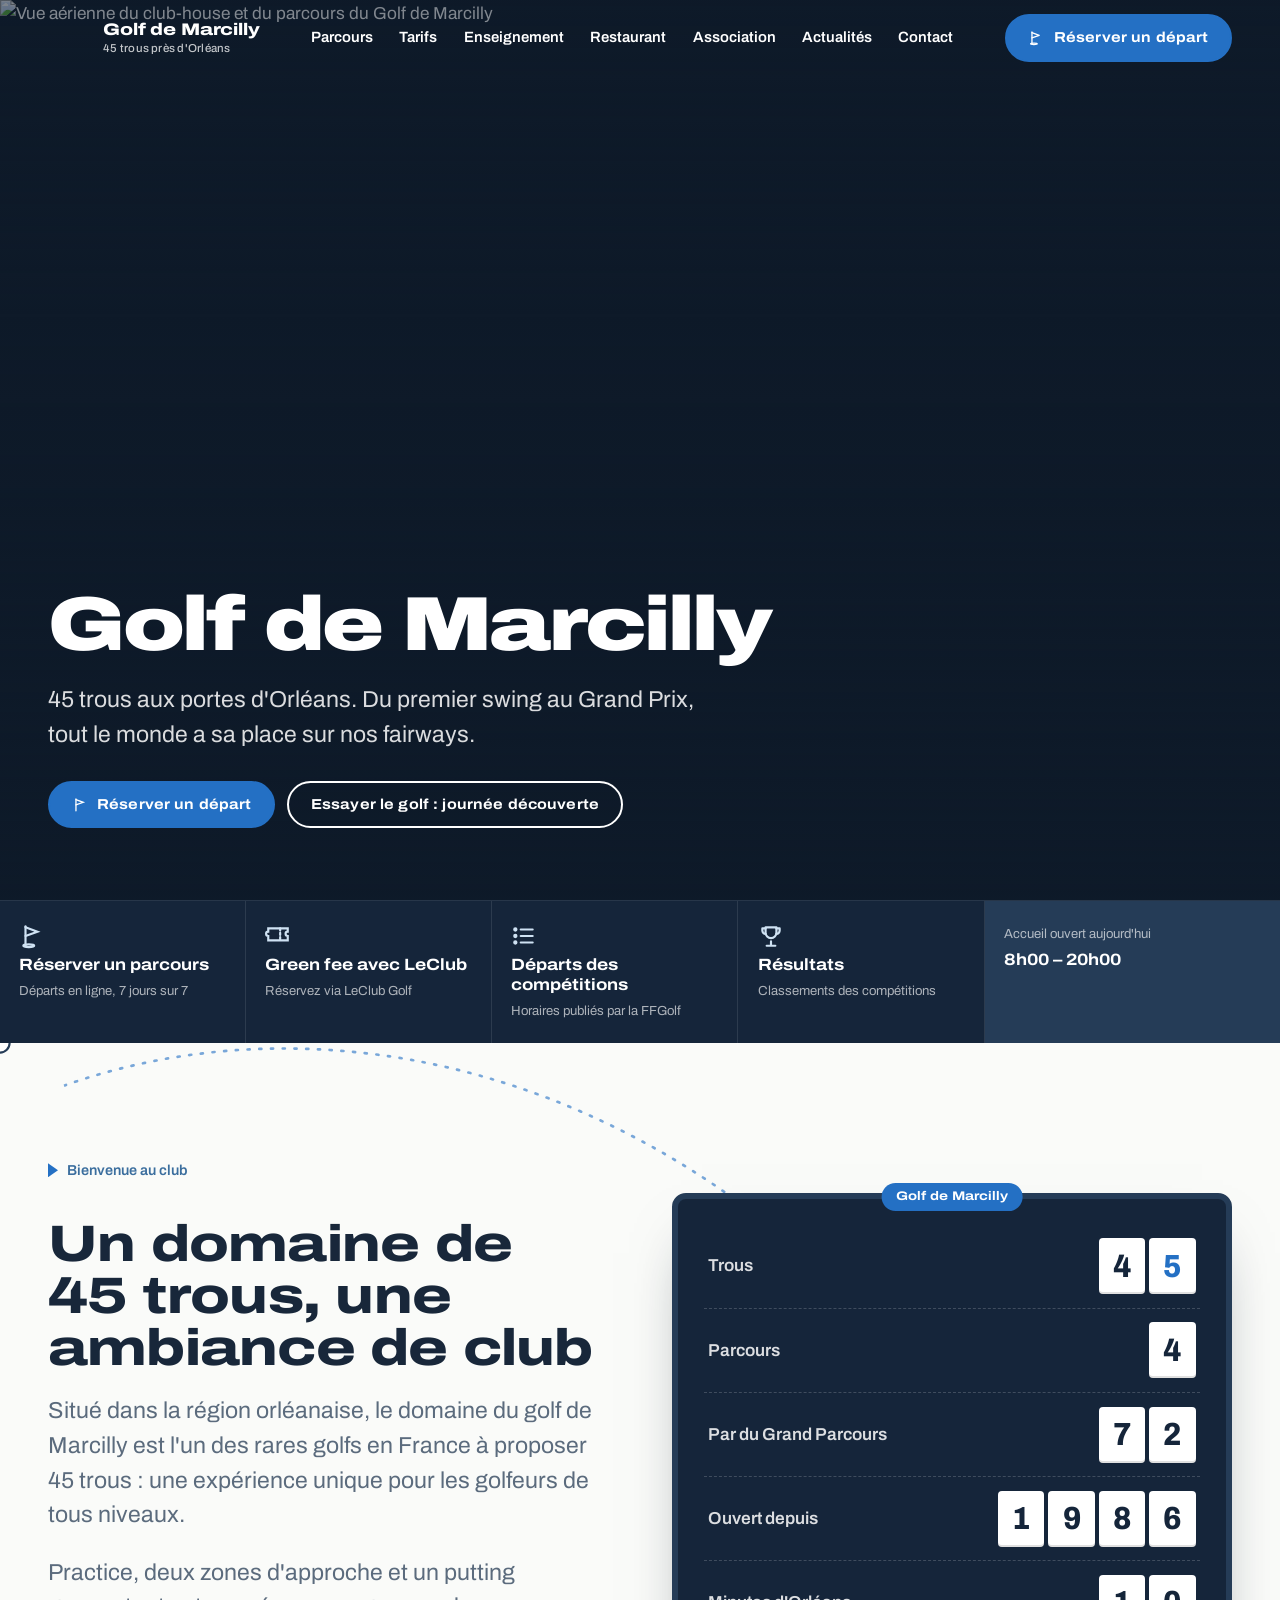
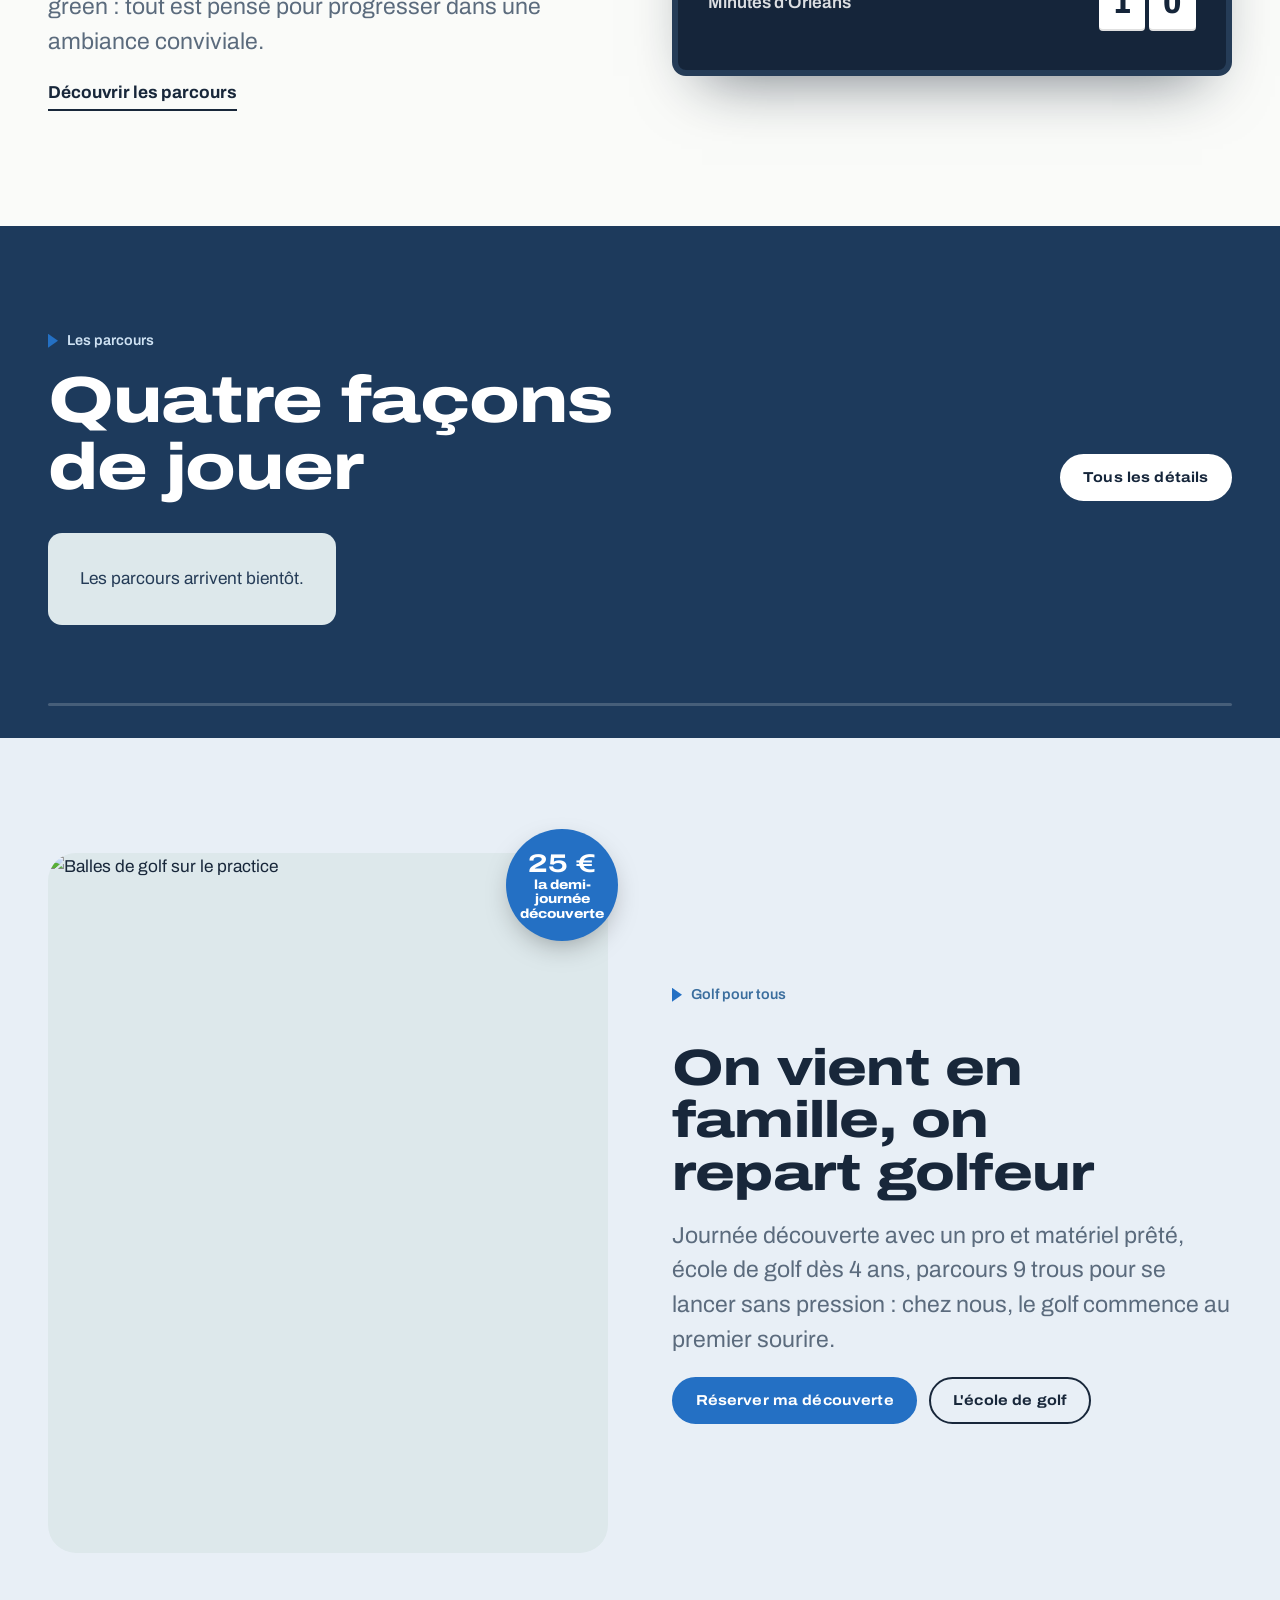
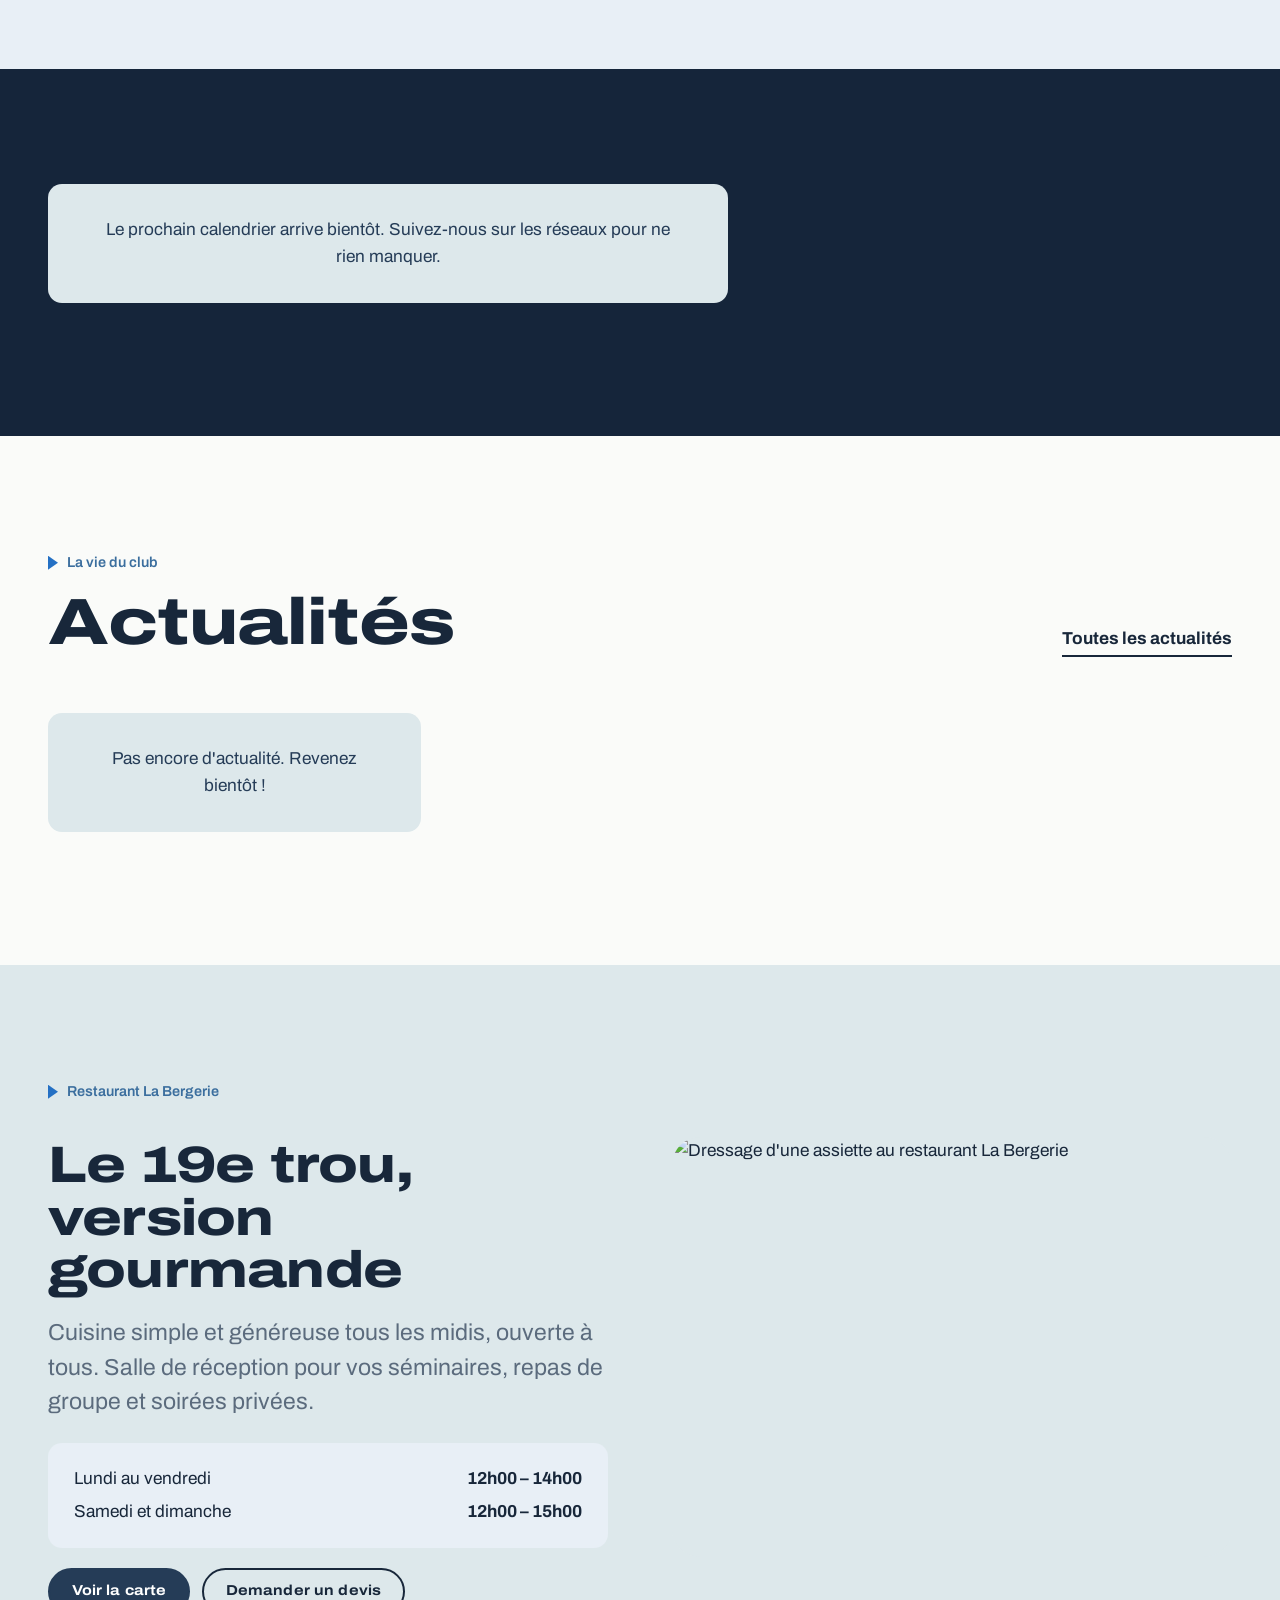
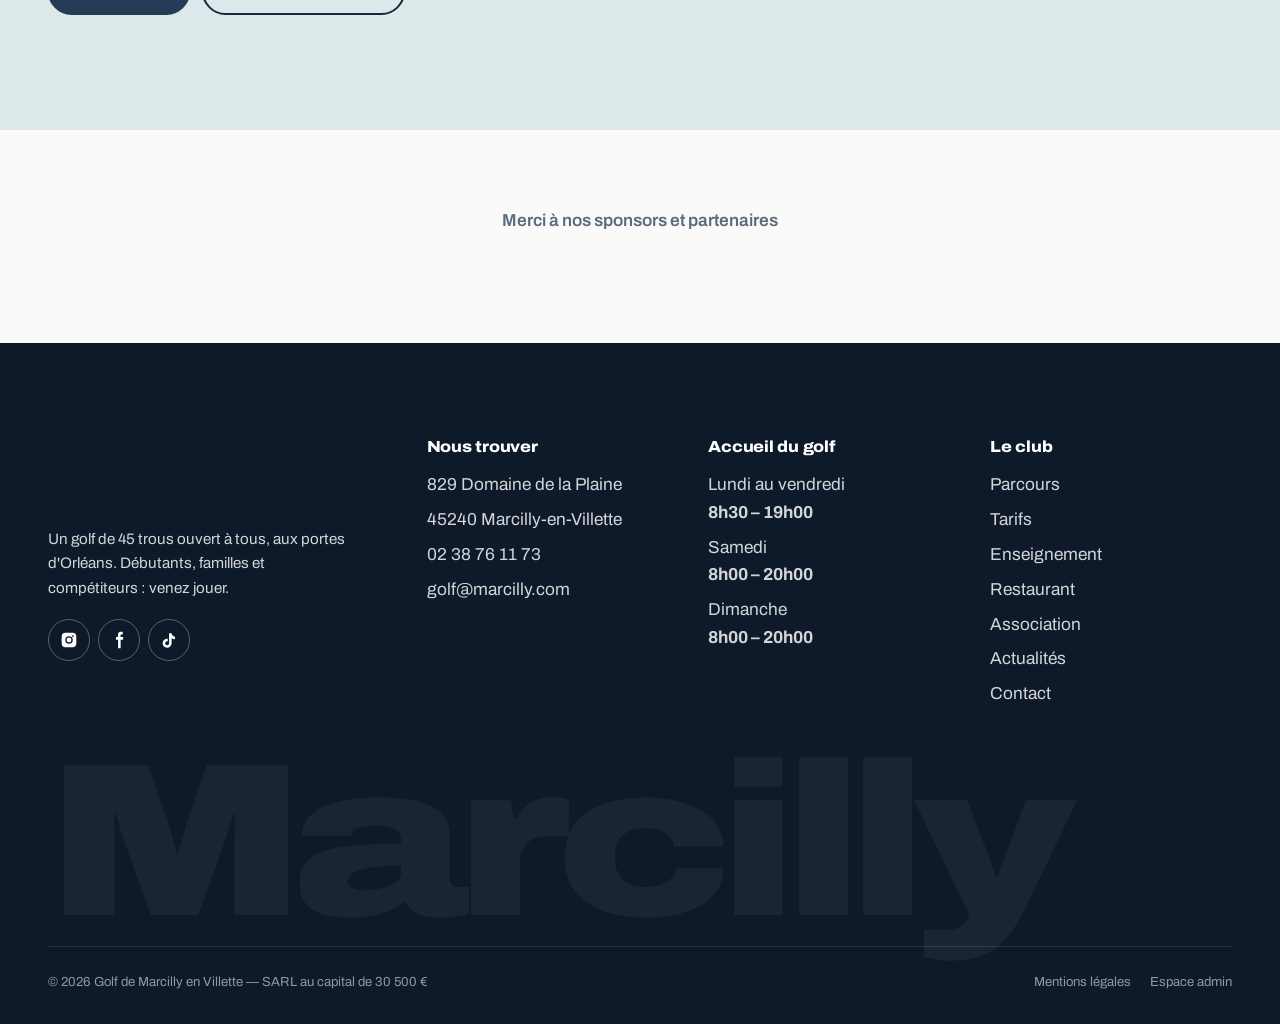
==== index.html @ 5bfd0993 "Palette : le rouge et le vert remplacés par des nuances de bleu Co-Authored-By: Claude Opus 5.5 <nor" ====
<!doctype html>
<html lang="fr">
<head>
<meta charset="utf-8">
<meta name="viewport" content="width=device-width, initial-scale=1">
<title>Golf de Marcilly | 45 trous aux portes d'Orléans</title>
<meta name="description" content="Golf de Marcilly-en-Villette (Loiret) : 45 trous ouverts à tous, école de golf, compétitions, restaurant La Bergerie. Réservez votre départ en ligne.">
<meta property="og:title" content="Golf de Marcilly | 45 trous aux portes d'Orléans">
<meta property="og:description" content="Un golf sportif et familial de 45 trous, à 10 minutes d'Orléans.">
<meta property="og:type" content="website">
<meta property="og:image" content="https://kdcflcvufukagdjycwww.supabase.co/storage/v1/object/public/marcilly-media/import/aerial-clubhouse.jpg">
<meta name="theme-color" content="#15253A">
<link rel="icon" href="assets/img/favicon.svg" type="image/svg+xml">
<link rel="preconnect" href="https://fonts.googleapis.com">
<link rel="preconnect" href="https://fonts.gstatic.com" crossorigin>
<link href="https://fonts.googleapis.com/css2?family=Archivo:wdth,wght@62..125,100..900&display=swap" rel="stylesheet">
<link rel="preload" as="image" href="https://kdcflcvufukagdjycwww.supabase.co/storage/v1/object/public/marcilly-media/import/aerial-clubhouse.jpg">
<link rel="preload" as="image" href="https://kdcflcvufukagdjycwww.supabase.co/storage/v1/object/public/marcilly-media/import/logo-navy.png" crossorigin="anonymous">
<link rel="stylesheet" href="assets/css/style.css?v=14">
</head>
<body data-page="accueil" data-hero="mask">
<div class="loader" aria-hidden="true"><span class="brand__mark"></span></div>
<a class="skip-link" href="#main">Aller au contenu</a>
<div id="layout-top"></div>

<main id="main">
  <!-- Hero : MARCILLY s'ouvre sur la vue aérienne -->
  <section class="hero" id="hero" data-block="accueil.hero" aria-label="Golf de Marcilly">
    <div class="hero__photo"><img data-field="image" src="https://kdcflcvufukagdjycwww.supabase.co/storage/v1/object/public/marcilly-media/import/aerial-clubhouse.jpg" alt="Vue aérienne du club-house et du parcours du Golf de Marcilly"></div>
    <div class="hero__shade"></div>
    <canvas class="hero__mask" aria-hidden="true"></canvas>
    <div class="hero__intro"><p>Golf de Marcilly, 45 trous aux portes d'Orléans</p></div>
    <div class="hero__cue" aria-hidden="true"><span class="ball"></span>Faites défiler</div>
    <div class="hero__content on-dark">
      <div class="wrap">
        <h1 data-field="title">Golf de Marcilly</h1>
        <div class="lead" data-field="body"><p>45 trous aux portes d'Orléans. Du premier swing au Grand Prix, tout le monde a sa place sur nos fairways.</p></div>
        <div class="btn-row">
          <a class="btn" data-set-href="links.booking" href="https://marcilly.reservations-golf.fr/" target="_blank" rel="noopener"><svg viewBox="0 0 24 24" fill="none" stroke="currentColor" stroke-width="2" stroke-linecap="round"><path d="M6 21V3"/><path d="M6 4l11 4-11 4"/></svg><span>Réserver un départ</span></a>
          <a class="btn btn--ghost" href="tarifs.html#decouverte"><span>Essayer le golf : journée découverte</span></a>
        </div>
      </div>
    </div>
  </section>

  <!-- Jouer aujourd'hui -->
  <nav class="playbar" aria-label="Accès rapides">
    <div class="playbar__grid">
      <a data-set-href="links.booking" href="https://marcilly.reservations-golf.fr/" target="_blank" rel="noopener">
        <svg viewBox="0 0 24 24" fill="none" stroke="currentColor" stroke-width="2" stroke-linecap="round"><path d="M6 21V3"/><path d="M6 4l11 4-11 4"/><ellipse cx="9" cy="21" rx="5" ry="1.2"/></svg>
        <strong>Réserver un parcours</strong><small>Départs en ligne, 7 jours sur 7</small></a>
      <a data-set-href="links.leclub" href="https://leclub-golf.com/fr/green-fees/france/5-golf-de-marcilly" target="_blank" rel="noopener">
        <svg viewBox="0 0 24 24" fill="none" stroke="currentColor" stroke-width="2" stroke-linecap="round"><path d="M3 8a2 2 0 0 0 0 4v4h18v-4a2 2 0 0 1 0-4V5H3z"/><path d="M14 5v11" stroke-dasharray="2 2"/></svg>
        <strong>Green fee avec LeClub</strong><small>Réservez via LeClub Golf</small></a>
      <a data-set-href="links.departs" href="https://pages.ffgolf.org/departs/golf/5824d6b19f01d21a2e53b0249f2e9656" target="_blank" rel="noopener">
        <svg viewBox="0 0 24 24" fill="none" stroke="currentColor" stroke-width="2" stroke-linecap="round"><path d="M9 6h11M9 12h11M9 18h11"/><circle cx="4" cy="6" r="1"/><circle cx="4" cy="12" r="1"/><circle cx="4" cy="18" r="1"/></svg>
        <strong>Départs des compétitions</strong><small>Horaires publiés par la FFGolf</small></a>
      <a data-set-href="links.resultats" href="https://pages.ffgolf.org/resultats/liste-competitions/5824d6b19f01d21a2e53b0249f2e9656" target="_blank" rel="noopener">
        <svg viewBox="0 0 24 24" fill="none" stroke="currentColor" stroke-width="2" stroke-linecap="round" stroke-linejoin="round"><path d="M8 21h8M12 17v4M7 4h10v5a5 5 0 0 1-10 0z"/><path d="M17 5h3v2a3 3 0 0 1-3 3M7 5H4v2a3 3 0 0 0 3 3"/></svg>
        <strong>Résultats</strong><small>Classements des compétitions</small></a>
      <div class="weather" data-weather aria-live="polite"><small>Sur le parcours maintenant</small><div class="skeleton" style="min-height:48px;background:rgba(255,255,255,.08)"></div></div>
    </div>
  </nav>

  <!-- Présentation + tableau de score -->
  <section class="section intro" data-block="accueil.intro">
    <svg class="flight" viewBox="0 0 1200 700" preserveAspectRatio="xMidYMid meet" aria-hidden="true">
      <defs>
        <mask id="flight-mask" maskUnits="userSpaceOnUse"><path id="flight-mask-path" d="M60 40 C 340 -60, 760 40, 1010 540" fill="none" stroke="#fff" stroke-width="14"/></mask>
      </defs>
      <path id="flight-path" class="trace" d="M60 40 C 340 -60, 760 40, 1010 540" mask="url(#flight-mask)"/>
      <ellipse class="cup" cx="1012" cy="548" rx="16" ry="5"/>
      <line class="flag-pole" x1="1012" y1="548" x2="1012" y2="420"/>
      <path class="flag-cloth" d="M1012 420 L1066 438 L1012 456 Z"/>
      <g class="ball-g"><circle r="9" cx="0" cy="0"/></g>
    </svg>
    <div class="wrap grid-2">
      <div class="stack">
        <span class="kicker">Bienvenue au club</span>
        <h2 data-split data-field="title">Un domaine de 45 trous, une ambiance de club</h2>
        <div class="prose lead" data-field="body"><p>Situé dans la région orléanaise, le domaine du golf de Marcilly est l'un des rares golfs en France à proposer 45 trous : une expérience unique pour les golfeurs de tous niveaux.</p><p>Practice, deux zones d'approche et un putting green : tout est pensé pour progresser dans une ambiance conviviale.</p></div>
        <a class="link-arrow" href="parcours.html">Découvrir les parcours</a>
      </div>
      <div class="board" role="list" aria-label="Le golf en chiffres">
        <div class="board__row" role="listitem"><span class="board__label">Trous</span><span class="board__digits" data-value="45" data-red="1" aria-label="45"></span></div>
        <div class="board__row" role="listitem"><span class="board__label">Parcours</span><span class="board__digits" data-value="4" aria-label="4"></span></div>
        <div class="board__row" role="listitem"><span class="board__label">Par du Grand Parcours</span><span class="board__digits" data-value="72" aria-label="72"></span></div>
        <div class="board__row" role="listitem"><span class="board__label">Ouvert depuis</span><span class="board__digits" data-value="1986" aria-label="1986"></span></div>
        <div class="board__row" role="listitem"><span class="board__label">Minutes d'Orléans</span><span class="board__digits" data-value="10" aria-label="10"></span></div>
      </div>
    </div>
  </section>

  <!-- Parcours en défilement horizontal -->
  <section class="courses" aria-labelledby="courses-title">
    <div class="wrap courses__head on-dark">
      <div class="section-head" style="margin-bottom:0">
        <div><span class="kicker">Les parcours</span><h2 id="courses-title" data-split>Quatre façons de jouer</h2></div>
        <a class="btn btn--light" href="parcours.html"><span>Tous les détails</span></a>
      </div>
    </div>
    <div class="courses__viewport"><div class="courses__track"><div class="skeleton" style="width:78vw;height:420px;opacity:.2"></div></div></div>
    <div class="courses__progress" aria-hidden="true"><span></span></div>
  </section>

  <!-- Famille -->
  <section class="section section--sand" data-block="accueil.famille">
    <div class="wrap grid-2">
      <div style="position:relative">
        <div class="media-frame media-frame--tall reveal-img"><img data-field="image" src="https://kdcflcvufukagdjycwww.supabase.co/storage/v1/object/public/marcilly-media/import/11062b_071c335affb0475aa91da0dc0bc46cfe.jpg" alt="Balles de golf sur le practice" loading="lazy"></div>
        <div class="sticker" style="right:-10px;top:-24px"><span><b>25 €</b>la demi-journée découverte</span></div>
      </div>
      <div class="stack">
        <span class="kicker">Golf pour tous</span>
        <h2 data-split data-field="title">On vient en famille, on repart golfeur</h2>
        <div class="prose lead" data-field="body"><p>Journée découverte avec un pro et matériel prêté, école de golf dès 4 ans, parcours 9 trous pour se lancer sans pression : chez nous, le golf commence au premier sourire.</p></div>
        <div class="btn-row">
          <a class="btn" href="tarifs.html#decouverte"><span>Réserver ma découverte</span></a>
          <a class="btn btn--ghost" href="enseignement.html#ecole"><span>L'école de golf</span></a>
        </div>
      </div>
    </div>
  </section>

  <!-- Prochaines compétitions -->
  <section class="section section--navy" aria-labelledby="next-title">
    <div class="wrap grid-2" style="align-items:start">
      <div class="stack on-dark" data-next-wrap>
        <span class="kicker">Au calendrier</span>
        <h2 id="next-title" data-split>Prochain départ</h2>
        <p class="lead"><strong data-next-title style="color:#fff">…</strong><br><span data-next-date></span></p>
        <div class="countdown" id="countdown" aria-live="off"></div>
        <div class="btn-row" style="margin-top:2rem">
          <a class="btn btn--light" href="association.html#calendrier"><span>Tout le calendrier</span></a>
          <a class="btn btn--ghost" data-set-href="links.resultats" href="#" target="_blank" rel="noopener"><span>Résultats</span></a>
        </div>
      </div>
      <div class="events" id="next-events"><div class="skeleton"></div><div class="skeleton"></div><div class="skeleton"></div></div>
    </div>
  </section>

  <!-- Actualités -->
  <section class="section" aria-labelledby="news-title">
    <div class="wrap">
      <div class="section-head">
        <div><span class="kicker">La vie du club</span><h2 id="news-title" data-split>Actualités</h2></div>
        <a class="link-arrow" href="actualites.html">Toutes les actualités</a>
      </div>
      <div class="posts" id="home-posts" data-stagger><div class="skeleton" style="height:320px"></div><div class="skeleton" style="height:320px"></div><div class="skeleton" style="height:320px"></div></div>
    </div>
  </section>

  <!-- Restaurant -->
  <section class="section section--sky" aria-labelledby="resto-title">
    <div class="wrap grid-2">
      <div class="stack">
        <span class="kicker">Restaurant La Bergerie</span>
        <h2 id="resto-title" data-split>Le 19e trou, version gourmande</h2>
        <p class="lead">Cuisine simple et généreuse tous les midis, ouverte à tous. Salle de réception pour vos séminaires, repas de groupe et soirées privées.</p>
        <div class="hours-card">
          <div><span>Lundi au vendredi</span><strong data-set="restaurant_hours.weekdays">12h00 – 14h00</strong></div>
          <div><span>Samedi et dimanche</span><strong data-set="restaurant_hours.weekend">12h00 – 15h00</strong></div>
        </div>
        <div class="btn-row"><a class="btn btn--navy" href="restaurant.html"><span>Voir la carte</span></a><a class="btn btn--ghost" href="restaurant.html#devis"><span>Demander un devis</span></a></div>
      </div>
      <div class="media-frame reveal-img"><img src="https://kdcflcvufukagdjycwww.supabase.co/storage/v1/object/public/marcilly-media/import/11062b_dfcae255c092446980e321d5b22be41a.jpg" alt="Dressage d'une assiette au restaurant La Bergerie" loading="lazy"></div>
    </div>
  </section>

  <!-- Partenaires -->
  <section class="section section--tight" aria-labelledby="partners-title">
    <div class="wrap"><h2 id="partners-title" class="sr-only">Nos partenaires</h2><p style="text-align:center;margin:0 auto 2rem;color:var(--muted);font-weight:600">Merci à nos sponsors et partenaires</p></div>
    <div class="marquee" data-partners="sponsor,institutionnel"></div>
  </section>
</main>

<div id="layout-bottom"></div>

<script src="https://cdnjs.cloudflare.com/ajax/libs/gsap/3.12.5/gsap.min.js"></script>
<script src="https://cdnjs.cloudflare.com/ajax/libs/gsap/3.12.5/ScrollTrigger.min.js"></script>
<script src="https://cdnjs.cloudflare.com/ajax/libs/gsap/3.12.5/MotionPathPlugin.min.js"></script>
<script src="https://cdn.jsdelivr.net/npm/lenis@1.1.13/dist/lenis.min.js"></script>
<script src="https://cdn.jsdelivr.net/npm/@supabase/supabase-js@2/dist/umd/supabase.min.js"></script>
<script src="assets/js/config.js?v=14"></script>
<script src="assets/js/site.js?v=14"></script>
</body>
</html>
---- assets/css/style.css ----
/* =========================================================
   Golf de Marcilly — feuille de style
   Marine du club, rouge drapeau, vert fairway, ciel, sable.
   Typo : Archivo variable (largeur 62–125) — titres très larges.
   ========================================================= */
:root {
  --navy: #253C57;
  --navy-deep: #15253A;
  --navy-ink: #0E1A29;
  --red: #2470C4;
  --red-dark: #1B5AA0;
  --green: #3B6E9E;
  --green-deep: #1D3A5C;
  --green-light: #CFE2F3;
  --sky: #DDE8EB;
  --sand: #E8EFF6;
  --paper: #FAFBF9;
  --ink: #18273A;
  --muted: #5B6B7D;
  --line: rgba(37, 60, 87, .14);
  --white: #fff;

  --font: 'Archivo', system-ui, -apple-system, 'Segoe UI', sans-serif;
  --wide: 'wdth' 125;
  --narrow: 'wdth' 75;

  --step--1: clamp(.84rem, .82rem + .1vw, .9rem);
  --step-0: clamp(1rem, .97rem + .15vw, 1.08rem);
  --step-1: clamp(1.2rem, 1.12rem + .4vw, 1.45rem);
  --step-2: clamp(1.5rem, 1.3rem + .9vw, 2.1rem);
  --step-3: clamp(2rem, 1.6rem + 2vw, 3.3rem);
  --step-4: clamp(2.6rem, 1.9rem + 3.6vw, 5.2rem);
  --step-5: clamp(3.4rem, 2rem + 7vw, 9rem);

  --gutter: clamp(1rem, 4vw, 3rem);
  --max: 1240px;
  --radius-s: 6px;
  --radius-m: 14px;
  --radius-l: 28px;
  --header-h: 76px;
  --ease: cubic-bezier(.22, 1, .36, 1);
}

*, *::before, *::after { box-sizing: border-box; }
html { -webkit-text-size-adjust: 100%; scroll-padding-top: calc(var(--header-h) + 1rem); }
html.lenis, html.lenis body { height: auto; }
.lenis.lenis-smooth { scroll-behavior: auto !important; }
body {
  margin: 0;
  font-family: var(--font);
  font-size: var(--step-0);
  line-height: 1.6;
  color: var(--ink);
  background: var(--paper);
  -webkit-font-smoothing: antialiased;
  overflow-x: clip;
}
img { max-width: 100%; display: block; }
a { color: inherit; }
button { font: inherit; color: inherit; }
:focus-visible { outline: 3px solid var(--red); outline-offset: 3px; border-radius: 4px; }
.sr-only { position: absolute; width: 1px; height: 1px; overflow: hidden; clip: rect(0 0 0 0); white-space: nowrap; }
.skip-link { position: fixed; left: 1rem; top: -4rem; z-index: 1000; background: var(--red); color: #fff; padding: .6rem 1rem; border-radius: var(--radius-s); text-decoration: none; transition: top .2s; }
.skip-link:focus { top: 1rem; }

/* ---------- Typographie ---------- */
h1, h2, h3, h4 { margin: 0; line-height: 1.02; font-weight: 800; font-variation-settings: var(--wide); letter-spacing: -.015em; text-wrap: balance; }
h1 { font-size: clamp(2.5rem, 1rem + 7.5vw, 9rem); font-weight: 900; letter-spacing: -.03em; overflow-wrap: break-word; hyphens: auto; }
h2 { font-size: clamp(2.1rem, 1.2rem + 3.6vw, 5.2rem); overflow-wrap: break-word; hyphens: auto; }
h3 { font-size: var(--step-2); }
h4 { font-size: var(--step-1); font-variation-settings: 'wdth' 110; }
p { margin: 0 0 1em; max-width: 68ch; text-wrap: pretty; }
.lead { font-size: var(--step-1); line-height: 1.5; color: var(--muted); max-width: 52ch; }
.on-dark .lead, .lead.on-dark { color: rgba(255,255,255,.78); }
.prose p:last-child { margin-bottom: 0; }
.prose ul { padding-left: 1.2em; margin: 0 0 1em; }
.prose li { margin: .35em 0; max-width: 64ch; }
.prose li::marker { color: var(--red); }
.prose a { color: var(--red); text-underline-offset: 3px; }
.kicker { display: inline-flex; align-items: center; gap: .55rem; font-weight: 600; font-size: var(--step--1); color: var(--green); margin-bottom: 1rem; }
.kicker::before { content: ''; width: 10px; height: 14px; background: var(--red); clip-path: polygon(0 0, 100% 50%, 0 100%); }
.on-dark .kicker { color: var(--green-light); }

/* découpe des titres en mots pour l'animation */
.split-word { display: inline-block; overflow: hidden; vertical-align: top; padding-bottom: .08em; margin-bottom: -.08em; }
.split-word > span { display: inline-block; will-change: transform; }

/* ---------- Mise en page ---------- */
.wrap { width: min(100% - 2 * var(--gutter), var(--max)); margin-inline: auto; }
.section { padding-block: clamp(4rem, 9vw, 8rem); position: relative; }
.section--tight { padding-block: clamp(3rem, 6vw, 5rem); }
.section--navy { background: var(--navy-deep); color: #fff; }
.section--sky { background: var(--sky); }
.section--sand { background: var(--sand); }
.section--green { background: var(--green-deep); color: #fff; }
.grid-2 { display: grid; grid-template-columns: repeat(auto-fit, minmax(min(100%, 420px), 1fr)); gap: clamp(2rem, 5vw, 5rem); align-items: center; }
.section-head { display: flex; flex-wrap: wrap; align-items: end; justify-content: space-between; gap: 1.5rem 3rem; margin-bottom: clamp(2rem, 5vw, 3.5rem); }
.section-head h2 { max-width: 16ch; }
.grid-2 h2 { font-size: var(--step-3); }
.brand__mark { display: block; }
.stack > * + * { margin-top: 1.25rem; }

/* ---------- Boutons ---------- */
.btn {
  --bg: var(--red); --fg: #fff;
  display: inline-flex; align-items: center; gap: .6rem;
  padding: .85rem 1.35rem; border-radius: 999px; border: 2px solid var(--bg);
  background: var(--bg); color: var(--fg);
  font-weight: 700; font-size: var(--step--1); font-variation-settings: 'wdth' 112; letter-spacing: .01em;
  text-decoration: none; cursor: pointer; line-height: 1.1;
  transition: transform .25s var(--ease), background .25s, color .25s, border-color .25s;
}
.btn:hover { transform: translateY(-2px); --bg: var(--red-dark); }
.btn svg { width: 1.1em; height: 1.1em; flex: none; }
.btn--ghost { --bg: transparent; --fg: currentColor; border-color: currentColor; }
.btn--ghost:hover { --bg: currentColor; }
.btn--ghost:hover span { color: var(--navy-deep); }
.on-dark .btn--ghost:hover span, .section--navy .btn--ghost:hover span { color: var(--navy-deep); }
.btn--light { --bg: #fff; --fg: var(--navy-deep); }
.btn--light:hover { --bg: var(--sky); }
.btn--navy { --bg: var(--navy); }
.btn--navy:hover { --bg: var(--navy-deep); }
.btn-row { display: flex; flex-wrap: wrap; gap: .75rem; }
.link-arrow { display: inline-flex; align-items: center; gap: .5rem; font-weight: 700; text-decoration: none; border-bottom: 2px solid currentColor; padding-bottom: 2px; }
.link-arrow:hover { color: var(--red); }

/* ---------- Bandeau d'annonce ---------- */
.announce { background: var(--red); color: #fff; font-size: var(--step--1); position: relative; z-index: 60; }
.announce .wrap { display: flex; align-items: center; justify-content: center; gap: .5rem 1rem; padding-block: .55rem; flex-wrap: wrap; text-align: center; padding-right: 2.5rem; }
.announce a { font-weight: 700; }
.announce__close { position: absolute; right: .5rem; top: 50%; translate: 0 -50%; background: none; border: 0; color: #fff; width: 2rem; height: 2rem; cursor: pointer; font-size: 1.3rem; line-height: 1; }

/* ---------- En-tête ---------- */
.site-header {
  position: sticky; top: 0; z-index: 50; height: var(--header-h);
  transition: background .35s, box-shadow .35s, color .35s; will-change: transform;
  color: var(--navy-deep);
}
.site-header.is-fixed { position: fixed; left: 0; right: 0; }
.site-header.is-over-hero { color: #fff; }
.site-header.is-scrolled { background: rgba(250, 251, 249, .96); box-shadow: 0 1px 0 var(--line); color: var(--navy-deep); }
@media (hover: hover) { .site-header.is-scrolled { background: rgba(250, 251, 249, .88); backdrop-filter: blur(14px); -webkit-backdrop-filter: blur(14px); } }
.site-header.is-hidden { transform: translateY(-110%); }
.site-header .wrap { height: 100%; display: flex; align-items: center; justify-content: space-between; gap: 1rem; }
.brand { display: flex; align-items: center; gap: .7rem; text-decoration: none; }
.brand__mark { width: 44px; height: 49px; background: currentColor; -webkit-mask: var(--logo) center / contain no-repeat; mask: var(--logo) center / contain no-repeat; flex: none; transition: transform .5s var(--ease); }
.brand:hover .brand__mark { transform: rotate(-8deg); }
.brand__name { font-weight: 800; font-variation-settings: var(--wide); font-size: 1.05rem; line-height: 1; letter-spacing: -.01em; }
.brand__name small { display: block; font-weight: 500; font-variation-settings: 'wdth' 100; font-size: .72rem; letter-spacing: .02em; opacity: .75; margin-top: .25rem; }
.nav { display: flex; align-items: center; gap: .25rem; }
.nav a { text-decoration: none; font-weight: 600; font-size: .93rem; padding: .5rem .7rem; border-radius: 999px; position: relative; transition: background .2s; }
.nav a:hover { background: rgba(127, 140, 155, .14); }
.nav a[aria-current="page"]::after { content: ''; position: absolute; left: 50%; bottom: 2px; width: 6px; height: 6px; border-radius: 50%; background: var(--red); translate: -50% 0; }
.header-cta { display: flex; align-items: center; gap: .5rem; }
.burger { display: none; width: 46px; height: 46px; border-radius: 50%; border: 2px solid currentColor; background: transparent; cursor: pointer; position: relative; }
.burger span { position: absolute; left: 12px; right: 12px; height: 2px; background: currentColor; transition: transform .3s var(--ease), opacity .2s; }
.burger span:nth-child(1) { top: 15px; } .burger span:nth-child(2) { top: 21px; } .burger span:nth-child(3) { top: 27px; }
.menu-open .burger span:nth-child(1) { transform: translateY(6px) rotate(45deg); }
.menu-open .burger span:nth-child(2) { opacity: 0; }
.menu-open .burger span:nth-child(3) { transform: translateY(-6px) rotate(-45deg); }

.mobile-menu {
  position: fixed; inset: 0; z-index: 45; background: var(--navy-deep); color: #fff;
  padding: calc(var(--header-h) + 2rem) var(--gutter) 2rem;
  display: flex; flex-direction: column; justify-content: space-between; overflow-y: auto;
  clip-path: circle(0 at calc(100% - 3rem) 2.4rem); visibility: hidden;
  transition: clip-path .7s var(--ease), visibility 0s .7s;
}
.menu-open .mobile-menu { clip-path: circle(150% at calc(100% - 3rem) 2.4rem); visibility: visible; transition: clip-path .7s var(--ease); }
.menu-open .site-header { color: #fff !important; background: transparent !important; box-shadow: none !important; backdrop-filter: none; }
.mobile-menu nav { display: flex; flex-direction: column; }
.mobile-menu nav a { font-size: clamp(2rem, 9vw, 3.4rem); font-weight: 800; font-variation-settings: var(--wide); text-decoration: none; line-height: 1.15; padding: .1em 0; letter-spacing: -.02em; }
.mobile-menu nav a:hover { color: var(--green-light); }
.mobile-menu__foot { display: flex; flex-wrap: wrap; gap: 1rem; align-items: center; justify-content: space-between; margin-top: 2rem; }
@media (max-width: 1080px) {
  .nav { display: none; }
  .burger { display: block; }
  .header-cta .btn { display: none; }
}
@media (max-width: 420px) { .brand__name small { display: none; } }

/* ---------- Hero d'accueil : le masque MARCILLY ---------- */
.hero {
  position: relative; height: 100vh; height: 100svh; min-height: 560px;
  background: var(--navy-ink); color: #fff; overflow: hidden;
}
.hero__photo { position: absolute; inset: 0; }
.hero__photo img { width: 100%; height: 100%; object-fit: cover; transform-origin: 50% 60%; }
.hero__shade { position: absolute; inset: 0; background: linear-gradient(180deg, rgba(14,26,41,.55) 0%, rgba(14,26,41,0) 35%, rgba(14,26,41,.15) 55%, rgba(14,26,41,.88) 100%); opacity: 0; }
.hero__mask { position: absolute; inset: 0; width: 100%; height: 100%; display: block; }
.hero__photo img { will-change: transform; }
.hero__intro { position: absolute; inset: auto 0 9vh 0; text-align: center; pointer-events: none; }
.hero__intro p { margin: 0 auto; font-size: var(--step-1); color: rgba(255,255,255,.82); max-width: none; font-variation-settings: 'wdth' 110; }
.hero__cue { position: absolute; left: 50%; bottom: 2.2vh; translate: -50% 0; display: flex; flex-direction: column; align-items: center; gap: .4rem; font-size: .8rem; color: rgba(255,255,255,.7); }
.hero__cue .ball { width: 16px; height: 16px; border-radius: 50%; background: radial-gradient(circle at 35% 30%, #fff 0 35%, #dfe5ea 70%, #b8c2cc 100%); animation: cue-bounce 1.6s var(--ease) infinite; }
@keyframes cue-bounce { 0%, 100% { transform: translateY(0); } 45% { transform: translateY(-14px); } 60% { transform: translateY(0) scaleY(.85); } }
.hero__content { position: absolute; inset: auto 0 0 0; padding-bottom: clamp(2.5rem, 8vh, 5rem); opacity: 0; }
.hero__content h1 { font-size: var(--step-4); max-width: 14ch; margin-bottom: 1.2rem; }
.hero__content .lead { color: rgba(255,255,255,.85); margin-bottom: 1.8rem; }
.hero__mascot { position: absolute; right: clamp(1rem, 6vw, 6rem); bottom: 12vh; width: clamp(70px, 9vw, 120px); aspect-ratio: 653 / 728; background: #fff; -webkit-mask: var(--logo) center / contain no-repeat; mask: var(--logo) center / contain no-repeat; opacity: .95; transform-origin: 50% 100%; animation: mascot-sway 4s ease-in-out infinite; }
@keyframes mascot-sway { 0%, 100% { rotate: -3deg; } 50% { rotate: 3deg; } }
.no-motion .hero__shade, .no-motion .hero__content { opacity: 1; }
.no-motion .hero__mask, .no-motion .hero__intro, .no-motion .hero__cue { display: none; }

/* ---------- Bande "Jouer aujourd'hui" ---------- */
.playbar { background: var(--navy-deep); color: #fff; border-top: 1px solid rgba(255,255,255,.08); }
.playbar__grid { display: grid; grid-template-columns: repeat(4, 1fr) 1.2fr; }
.playbar a, .playbar .weather { padding: 1.4rem 1.2rem; border-right: 1px solid rgba(255,255,255,.1); text-decoration: none; display: flex; flex-direction: column; gap: .35rem; min-height: 132px; position: relative; transition: background .3s; }
.playbar a:hover { background: var(--navy); }
.playbar a::after { content: ''; position: absolute; left: 1.2rem; right: 1.2rem; bottom: 0; height: 3px; background: var(--red); transform: scaleX(0); transform-origin: left; transition: transform .4s var(--ease); }
.playbar a:hover::after { transform: scaleX(1); }
.playbar svg { width: 26px; height: 26px; color: var(--green-light); }
.playbar strong { font-variation-settings: 'wdth' 115; font-size: 1.02rem; line-height: 1.2; }
.playbar small { color: rgba(255,255,255,.65); font-size: .82rem; }
.weather { border-right: 0 !important; background: var(--navy); }
.weather__row { display: flex; align-items: center; gap: 1rem; }
.weather__temp { font-size: 2.4rem; font-weight: 800; font-variation-settings: var(--wide); line-height: 1; }
.weather__icon { font-size: 2rem; line-height: 1; }
.weather__flag { display: inline-block; transform-origin: 0 100%; }
@media (max-width: 980px) { .playbar__grid { grid-template-columns: 1fr 1fr; } .playbar .weather { grid-column: 1 / -1; } .playbar a { border-bottom: 1px solid rgba(255,255,255,.1); } }

/* ---------- Trajectoire de balle ---------- */
.flight { position: absolute; inset: 0; pointer-events: none; z-index: 0; overflow: visible; }
.flight path.trace { fill: none; stroke: var(--red); stroke-width: 2.5; stroke-dasharray: 2 9; stroke-linecap: round; opacity: .6; }
.flight .flag-pole { stroke: var(--navy); stroke-width: 3; }
.flight .flag-cloth { fill: var(--red); }
.flight .cup { fill: var(--navy-deep); }
.flight .ball-g circle { fill: #fff; stroke: var(--navy); stroke-width: 2; }
.intro { position: relative; overflow: hidden; }
.intro .wrap { position: relative; z-index: 1; }

/* ---------- Tableau de score (chiffres clés) ---------- */
.board { background: var(--navy-deep); color: #fff; border-radius: var(--radius-m); padding: clamp(1rem, 2.5vw, 1.6rem); box-shadow: 0 30px 60px -30px rgba(14,26,41,.6); border: 6px solid var(--navy); position: relative; }
.board::before { content: 'Golf de Marcilly'; position: absolute; top: -16px; left: 50%; translate: -50% 0; background: var(--red); color: #fff; font-size: .78rem; font-weight: 700; font-variation-settings: 'wdth' 120; padding: .25rem .9rem; border-radius: 999px; white-space: nowrap; }
.board__row { display: flex; align-items: center; justify-content: space-between; gap: 1rem; padding: .85rem .3rem; border-bottom: 1px dashed rgba(255,255,255,.18); }
.board__row:last-child { border-bottom: 0; }
.board__label { font-weight: 600; color: rgba(255,255,255,.85); }
.board__digits { display: flex; gap: 4px; }
.board__digits span { width: 1.45em; height: 1.75em; display: grid; place-items: center; background: #fff; color: var(--navy-deep); font-weight: 800; font-size: clamp(1.4rem, 3vw, 2rem); font-variation-settings: 'wdth' 90; border-radius: 4px; box-shadow: inset 0 -2px 0 rgba(0,0,0,.12); font-variant-numeric: tabular-nums; }
.board__digits span.is-red { color: var(--red); }

/* ---------- Parcours (défilement horizontal) ---------- */
.courses { background: var(--green-deep); color: #fff; overflow: hidden; position: relative; }
.courses__head { padding-top: clamp(4rem, 8vw, 7rem); }
.courses__track { display: flex; gap: clamp(1rem, 3vw, 2.5rem); padding: 2rem var(--gutter) clamp(4rem, 8vw, 6rem); width: max-content; }
.course-card { width: min(78vw, 880px); flex: none; display: grid; grid-template-columns: 1.1fr 1fr; background: var(--paper); color: var(--ink); border-radius: var(--radius-l); overflow: hidden; min-height: min(62vh, 520px); }
.course-card__img { position: relative; overflow: hidden; }
.course-card__img img { width: 100%; height: 100%; object-fit: cover; position: absolute; inset: 0; transform: scale(1.15); }
.course-card__body { padding: clamp(1.5rem, 3vw, 2.6rem); display: flex; flex-direction: column; gap: 1rem; }
.course-card h3 { font-size: clamp(2rem, 3.6vw, 3.2rem); font-weight: 900; letter-spacing: -.03em; color: var(--navy-deep); }
.chips { display: flex; flex-wrap: wrap; gap: .45rem; }
.chip { display: inline-flex; align-items: baseline; gap: .3rem; padding: .35rem .75rem; border-radius: 999px; background: var(--sky); font-size: .85rem; font-weight: 600; color: var(--navy); }
.chip b { font-size: 1.05rem; font-variation-settings: var(--wide); }
.chip--green { background: var(--green-light); color: var(--green-deep); }
.chip--red { background: #DCE9F7; color: var(--red-dark); }
.course-card__holes { margin-top: auto; display: flex; gap: 5px; flex-wrap: wrap; }
.course-card__holes i { width: 22px; height: 22px; border-radius: 50%; border: 2px solid var(--green); display: grid; place-items: center; font-style: normal; font-size: .62rem; font-weight: 700; color: var(--green-deep); }
.courses__progress { position: absolute; left: var(--gutter); right: var(--gutter); bottom: 2rem; height: 3px; background: rgba(255,255,255,.18); border-radius: 3px; }
.courses__progress span { position: absolute; inset: 0; background: #fff; transform-origin: left; transform: scaleX(0); border-radius: 3px; }
@media (max-width: 760px) {
  .course-card { grid-template-columns: 1fr; width: 84vw; }
  .course-card__img { min-height: 220px; }
}
/* repli sans animation : défilement natif */
.no-motion .courses__viewport, .courses__viewport.is-native { overflow-x: auto; scroll-snap-type: x mandatory; }
.courses__viewport.is-native .course-card { scroll-snap-align: center; }

/* ---------- Bloc image + texte ---------- */
.media-frame { position: relative; border-radius: var(--radius-l); overflow: hidden; aspect-ratio: 4 / 3; background: var(--sky); }
.media-frame img { width: 100%; height: 100%; object-fit: cover; }
.media-frame--tall { aspect-ratio: 4 / 5; }
.sticker { position: absolute; width: 112px; height: 112px; border-radius: 50%; background: var(--red); color: #fff; display: grid; place-items: center; text-align: center; font-weight: 800; font-variation-settings: 'wdth' 115; font-size: .82rem; line-height: 1.1; padding: .8rem; box-shadow: 0 10px 30px -10px rgba(0,0,0,.4); animation: spin 18s linear infinite; }
.sticker b { display: block; font-size: 1.6rem; font-variation-settings: var(--wide); }
@keyframes spin { to { rotate: 360deg; } }
.sticker--static { animation: none; rotate: -8deg; }
.mascot-peek { position: absolute; width: 90px; aspect-ratio: 653/728; background: var(--navy-deep); -webkit-mask: var(--logo) center / contain no-repeat; mask: var(--logo) center / contain no-repeat; }

/* ---------- Événements ---------- */
.events { display: grid; gap: .6rem; }
.event { color: var(--ink); display: grid; grid-template-columns: auto 1fr auto; gap: 1.2rem; align-items: center; padding: 1rem 1.2rem; border-radius: var(--radius-m); background: #fff; border: 1px solid var(--line); text-decoration: none; transition: border-color .25s, transform .3s var(--ease); }
.event:hover { border-color: var(--navy); transform: translateX(6px); }
.event__date { width: 66px; text-align: center; border-radius: 10px; background: var(--navy); color: #fff; padding: .4rem 0 .5rem; line-height: 1.05; }
.event__date b { display: block; font-size: 1.7rem; font-weight: 800; font-variation-settings: 'wdth' 95; }
.event__date small { font-size: .72rem; font-weight: 600; text-transform: lowercase; opacity: .85; }
.event__title { font-weight: 700; font-variation-settings: 'wdth' 108; font-size: 1.05rem; line-height: 1.25; }
.event__meta { color: var(--muted); font-size: .88rem; margin-top: .15rem; }
.event__tag { font-size: .76rem; font-weight: 700; padding: .3rem .65rem; border-radius: 999px; background: var(--sky); color: var(--navy); white-space: nowrap; }
.event__tag[data-cat="grand-prix"] { background: var(--red); color: #fff; }
.event__tag[data-cat="classement"] { background: var(--green-light); color: var(--green-deep); }
.event__tag[data-cat="convivial"] { background: #E3EDF7; color: #2A4F78; }
.event__tag[data-cat="seniors"] { background: #D9E4F2; color: #253C57; }
.event__tag[data-cat="entreprise"] { background: #C9DCF0; color: #1D3A5C; }
.event.is-past { opacity: .55; }
.event.is-next { border: 2px solid var(--red); }
.event.is-next .event__date { background: var(--red); }
@media (max-width: 560px) { .event { grid-template-columns: auto 1fr; } .event__tag { grid-column: 2; justify-self: start; } }
.countdown { display: flex; gap: .6rem; margin-top: 1.4rem; }
.countdown div { background: rgba(255,255,255,.08); border: 1px solid rgba(255,255,255,.18); border-radius: 12px; padding: .6rem .8rem; text-align: center; min-width: 74px; }
.countdown b { display: block; font-size: 2rem; font-weight: 800; font-variation-settings: var(--wide); line-height: 1; font-variant-numeric: tabular-nums; }
.countdown small { font-size: .75rem; color: rgba(255,255,255,.7); }

.month-filter { display: flex; gap: .4rem; flex-wrap: wrap; margin-bottom: 2rem; }
.month-filter button { border: 2px solid var(--line); background: #fff; padding: .45rem .9rem; border-radius: 999px; cursor: pointer; font-weight: 600; font-size: .88rem; transition: all .2s; }
.month-filter button[aria-pressed="true"] { background: var(--navy); border-color: var(--navy); color: #fff; }
.month-group { margin-bottom: 2.6rem; }
.month-group h3 { font-size: var(--step-2); margin-bottom: 1rem; color: var(--navy); display: flex; align-items: baseline; gap: .8rem; }
.month-group h3 small { font-size: .9rem; font-weight: 600; color: var(--muted); font-variation-settings: 'wdth' 100; }

/* ---------- Actualités ---------- */
.posts { display: grid; grid-template-columns: repeat(auto-fill, minmax(min(100%, 320px), 1fr)); gap: clamp(1rem, 2.5vw, 2rem); }
.post { display: flex; flex-direction: column; text-decoration: none; }
.post__img { aspect-ratio: 16 / 11; border-radius: var(--radius-m); overflow: hidden; background: var(--sky); margin-bottom: 1rem; }
.post__img img { width: 100%; height: 100%; object-fit: cover; transition: transform .8s var(--ease); }
.post:hover .post__img img { transform: scale(1.06); }
.post time { font-size: .85rem; color: var(--muted); font-weight: 600; }
.post h3 { font-size: var(--step-1); margin: .35rem 0 .5rem; font-variation-settings: 'wdth' 112; line-height: 1.15; }
.post:hover h3 { color: var(--red); }
.post p { color: var(--muted); font-size: .96rem; margin: 0; }
.post--featured { grid-column: 1 / -1; display: grid; grid-template-columns: 1.3fr 1fr; gap: clamp(1.5rem, 4vw, 3rem); align-items: center; }
.post--featured .post__img { margin: 0; aspect-ratio: 16 / 10; }
.post--featured h3 { font-size: var(--step-3); }
@media (max-width: 760px) { .post--featured { grid-template-columns: 1fr; } }
.article { max-width: 760px; margin-inline: auto; }
.article__cover { border-radius: var(--radius-l); overflow: hidden; margin: 2rem 0 2.5rem; aspect-ratio: 16/9; background: var(--sky); }
.article__cover img { width: 100%; height: 100%; object-fit: cover; }
.article .prose { font-size: 1.1rem; }

/* ---------- Tarifs ---------- */
.price-tabs { display: flex; gap: .4rem; flex-wrap: wrap; margin-bottom: 2rem; position: sticky; top: calc(var(--header-h) + .5rem); z-index: 5; background: var(--paper); padding: .5rem; margin-inline: -.5rem; border-radius: 999px; width: fit-content; max-width: 100%; overflow-x: auto; box-shadow: 0 10px 30px -12px rgba(14,26,41,.35); }
.price-tabs a { padding: .55rem 1rem; border-radius: 999px; text-decoration: none; font-weight: 600; font-size: .9rem; white-space: nowrap; border: 2px solid var(--line); }
.price-tabs a.is-active, .price-tabs a:hover { background: var(--navy); color: #fff; border-color: var(--navy); }
.price-block { margin-bottom: clamp(3rem, 6vw, 5rem); scroll-margin-top: calc(var(--header-h) + 5rem); }
.price-block__head { display: flex; align-items: baseline; justify-content: space-between; gap: 1rem; flex-wrap: wrap; margin-bottom: 1.2rem; border-bottom: 3px solid var(--navy); padding-bottom: .8rem; }
.price-block__head h3 { color: var(--navy-deep); }
.price-block__head p { margin: 0; color: var(--muted); font-size: .92rem; }
.price-list { display: grid; }
.price { display: grid; grid-template-columns: 1fr auto; gap: .2rem 1.5rem; padding: 1rem 0; border-bottom: 1px solid var(--line); align-items: baseline; }
.price__label { font-weight: 700; font-variation-settings: 'wdth' 105; }
.price__desc { grid-column: 1; color: var(--muted); font-size: .92rem; white-space: pre-line; }
.price__value { grid-row: 1 / span 2; grid-column: 2; font-weight: 800; font-variation-settings: var(--wide); font-size: 1.35rem; color: var(--navy); white-space: nowrap; text-align: right; }
.price.is-highlight .price__value { color: var(--red); }
.price.is-highlight .price__label::after { content: 'Populaire'; margin-left: .6rem; font-size: .7rem; font-weight: 700; padding: .15rem .5rem; border-radius: 999px; background: var(--red); color: #fff; vertical-align: middle; font-variation-settings: 'wdth' 100; }
.price-grid { display: grid; grid-template-columns: repeat(auto-fit, minmax(min(100%, 340px), 1fr)); gap: 0 clamp(2rem, 5vw, 4rem); }
.offer-cards { display: grid; grid-template-columns: repeat(auto-fit, minmax(min(100%, 300px), 1fr)); gap: 1.2rem; }
.offer { border-radius: var(--radius-l); padding: clamp(1.5rem, 3vw, 2.2rem); background: #fff; border: 2px solid var(--line); display: flex; flex-direction: column; gap: .8rem; position: relative; overflow: hidden; }
.offer.is-highlight { background: var(--navy-deep); color: #fff; border-color: var(--navy-deep); }
.offer__price { font-size: clamp(2.2rem, 1.6rem + 2.2vw, 3.6rem); white-space: nowrap; font-weight: 900; font-variation-settings: var(--wide); line-height: 1; letter-spacing: -.03em; }
.offer h3 { font-size: var(--step-1); }
.offer p { margin: 0; opacity: .8; }

/* ---------- Personnes ---------- */
.pros { display: grid; grid-template-columns: repeat(auto-fit, minmax(min(100%, 280px), 1fr)); gap: clamp(1rem, 2.5vw, 2rem); }
.pro { position: relative; border-radius: var(--radius-l); overflow: hidden; background: linear-gradient(170deg, var(--sky) 0 58%, var(--navy) 58% 100%); display: flex; flex-direction: column; isolation: isolate; }
.pro__photo { height: 300px; position: relative; display: flex; align-items: end; justify-content: center; }
.pro__photo img { max-height: 100%; width: auto; max-width: 100%; object-fit: contain; object-position: bottom; transition: transform .6s var(--ease); filter: drop-shadow(0 18px 20px rgba(14,26,41,.25)); }
.pro:hover .pro__photo img { transform: scale(1.05) translateY(-6px); }
.pro__name { position: absolute; top: 1rem; left: 1.2rem; right: 1.2rem; font-size: clamp(1.7rem, 3vw, 2.5rem); font-weight: 900; font-variation-settings: var(--wide); line-height: .9; color: #fff; overflow-wrap: anywhere; letter-spacing: -.04em; z-index: -1; text-transform: uppercase; opacity: .9; -webkit-text-stroke: 0; }
.pro__body { background: var(--navy); color: #fff; padding: 1.3rem 1.4rem 1.5rem; display: grid; gap: .35rem; }
.pro__body h3 { font-size: 1.3rem; font-variation-settings: 'wdth' 115; }
.pro__body small { color: var(--green-light); font-weight: 600; }
.pro__body a { color: #fff; text-decoration: none; font-size: .95rem; display: inline-flex; gap: .5rem; align-items: center; }
.pro__body a:hover { color: var(--green-light); }
.pro__body svg { width: 16px; height: 16px; opacity: .7; }
.juniors { display: grid; grid-template-columns: repeat(auto-fit, minmax(min(100%, 220px), 1fr)); gap: 1.2rem; }
.junior { margin: 0; }
.junior img { aspect-ratio: 1; object-fit: cover; width: 100%; border-radius: var(--radius-m); }
.junior figcaption { font-weight: 700; margin-top: .6rem; font-variation-settings: 'wdth' 110; }

/* ---------- Label sportif ---------- */
.criteria { display: grid; grid-template-columns: repeat(auto-fit, minmax(min(100%, 250px), 1fr)); gap: 1rem; counter-reset: c; }
.criteria li { list-style: none; counter-increment: c; background: rgba(255,255,255,.06); border: 1px solid rgba(255,255,255,.14); border-radius: var(--radius-m); padding: 1.3rem; }
.criteria li::before { content: counter(c); display: grid; place-items: center; width: 34px; height: 34px; border-radius: 50%; background: #fff; color: var(--green-deep); font-weight: 800; margin-bottom: .9rem; }
.criteria h4 { font-size: 1.08rem; margin-bottom: .4rem; }
.criteria p { margin: 0; font-size: .93rem; color: rgba(255,255,255,.78); }
.criteria { padding: 0; margin: 0; }

/* ---------- Partenaires ---------- */
.marquee { overflow: hidden; -webkit-mask: linear-gradient(90deg, transparent, #000 10%, #000 90%, transparent); mask: linear-gradient(90deg, transparent, #000 10%, #000 90%, transparent); }
.marquee__track { display: flex; gap: clamp(2rem, 5vw, 4rem); width: max-content; animation: marquee 40s linear infinite; align-items: center; }
.marquee:hover .marquee__track { animation-play-state: paused; }
.marquee img { height: 64px; width: auto; max-width: 170px; object-fit: contain; filter: grayscale(1); opacity: .7; transition: filter .3s, opacity .3s; mix-blend-mode: multiply; }
.marquee img:hover { filter: none; opacity: 1; }
@keyframes marquee { to { transform: translateX(-50%); } }
.logos { display: grid; grid-template-columns: repeat(auto-fill, minmax(150px, 1fr)); gap: 1rem; }
.logos a, .logos div { background: #fff; border-radius: var(--radius-m); border: 1px solid var(--line); aspect-ratio: 3 / 2; display: grid; place-items: center; padding: 1rem; }
.logos img { max-height: 100%; max-width: 100%; object-fit: contain; }

/* ---------- Restaurant ---------- */
.menu-cols { display: grid; grid-template-columns: repeat(auto-fit, minmax(min(100%, 300px), 1fr)); gap: 0 clamp(2rem, 5vw, 4rem); }
.menu-col h3 { font-size: var(--step-2); margin-bottom: .6rem; color: var(--green-deep); }
.dish { display: flex; align-items: baseline; gap: .6rem; padding: .7rem 0; border-bottom: 1px dotted rgba(37,60,87,.3); }
.dish span { flex: 1; }
.dish small { display: block; color: var(--muted); font-size: .85rem; }
.dish b { white-space: nowrap; font-variation-settings: 'wdth' 110; color: var(--navy); }
.group-menus { display: grid; grid-template-columns: repeat(auto-fit, minmax(min(100%, 260px), 1fr)); gap: 1.2rem; }
.group-menu { background: var(--paper); color: var(--ink); border-radius: var(--radius-l); padding: 1.8rem; display: flex; flex-direction: column; gap: .7rem; }
.group-menu.is-highlight { outline: 3px solid var(--red); }
.group-menu h3 { font-size: var(--step-1); }
.group-menu .offer__price { font-size: clamp(1.8rem, 1.4rem + 1.2vw, 2.4rem); color: var(--red); }
.group-menu ul { margin: 0; padding: 0; list-style: none; display: grid; gap: .6rem; font-size: .93rem; }
.group-menu li b { display: block; font-size: .8rem; color: var(--green); font-variation-settings: 'wdth' 110; }
.hours-card { display: grid; gap: .3rem; padding: 1.4rem 1.6rem; border-radius: var(--radius-m); background: var(--sand); }
.hours-card div { display: flex; justify-content: space-between; gap: 1rem; }

/* ---------- Formulaires ---------- */
.form { display: grid; gap: 1rem; }
.form-row { display: grid; grid-template-columns: repeat(auto-fit, minmax(min(100%, 220px), 1fr)); gap: 1rem; }
.field { display: grid; gap: .35rem; }
.field label { font-weight: 600; font-size: .9rem; }
.field input, .field textarea, .field select { font: inherit; padding: .85rem 1rem; border-radius: 12px; border: 2px solid var(--line); background: #fff; color: var(--ink); width: 100%; transition: border-color .2s; }
.field input:focus, .field textarea:focus, .field select:focus { outline: none; border-color: var(--navy); }
.field textarea { min-height: 150px; resize: vertical; }
.consent { display: flex; gap: .7rem; align-items: flex-start; font-size: .88rem; color: var(--muted); }
.consent input { margin-top: .25rem; width: 18px; height: 18px; accent-color: var(--red); flex: none; }
.form-status { font-weight: 600; padding: .9rem 1rem; border-radius: 12px; display: none; }
.form-status.is-ok { display: block; background: var(--green-light); color: var(--green-deep); }
.form-status.is-err { display: block; background: #DCE9F7; color: var(--red-dark); }
.hp { position: absolute; left: -9999px; }
.panel { background: #fff; border-radius: var(--radius-l); padding: clamp(1.5rem, 4vw, 2.6rem); border: 1px solid var(--line); }

/* ---------- En-tête de page intérieure ---------- */
.page-hero { position: relative; background: var(--navy-deep); color: #fff; padding: calc(var(--header-h) + clamp(3rem, 8vw, 6rem)) 0 clamp(3rem, 7vw, 5.5rem); overflow: hidden; }
.site-header.is-hidden.is-scrolled { transform: translateY(-110%); }
.page-hero h1 { max-width: 12ch; position: relative; z-index: 1; }
.page-hero .lead { position: relative; z-index: 1; margin-top: 1.4rem; }
.page-hero__bg { position: absolute; inset: 0; opacity: .35; }
.page-hero__bg img { width: 100%; height: 100%; object-fit: cover; }
.page-hero__bg::after { content: ''; position: absolute; inset: 0; background: linear-gradient(90deg, var(--navy-deep) 15%, rgba(21,37,58,.4) 100%); }
.page-hero__word { position: absolute; right: -2vw; bottom: -0.2em; font-size: clamp(6rem, 22vw, 20rem); font-weight: 900; font-variation-settings: var(--wide); line-height: .8; color: transparent; -webkit-text-stroke: 1.5px rgba(255,255,255,.14); white-space: nowrap; letter-spacing: -.05em; pointer-events: none; }
.page-hero .btn-row { margin-top: 2rem; position: relative; z-index: 1; }

/* ---------- Pied de page ---------- */
.site-footer { background: var(--navy-ink); color: rgba(255,255,255,.82); padding: clamp(4rem, 8vw, 6rem) 0 2rem; position: relative; overflow: hidden; }
.footer-top { display: grid; grid-template-columns: 1.4fr repeat(3, 1fr); gap: 2.5rem; }
.site-footer h4 { color: #fff; font-size: 1rem; margin-bottom: 1rem; }
.site-footer a { text-decoration: none; }
.site-footer a:hover { color: #fff; text-decoration: underline; }
.site-footer ul { list-style: none; padding: 0; margin: 0; display: grid; gap: .45rem; }
.footer-brand .brand__mark { width: 64px; height: 72px; color: #fff; }
.footer-brand p { margin-top: 1rem; max-width: 34ch; font-size: .95rem; }
.socials { display: flex; gap: .5rem; margin-top: 1.2rem; }
.socials a { width: 42px; height: 42px; border-radius: 50%; border: 1.5px solid rgba(255,255,255,.3); display: grid; place-items: center; transition: background .2s, border-color .2s; }
.socials a:hover { background: var(--red); border-color: var(--red); }
.socials svg { width: 18px; height: 18px; fill: #fff; }
.footer-giant { font-size: clamp(4rem, 17vw, 16rem); font-weight: 900; font-variation-settings: var(--wide); letter-spacing: -.05em; line-height: .8; color: rgba(255,255,255,.05); margin: 3rem 0 1rem; white-space: nowrap; user-select: none; }
.footer-bottom { display: flex; flex-wrap: wrap; justify-content: space-between; gap: 1rem; font-size: .82rem; color: rgba(255,255,255,.55); border-top: 1px solid rgba(255,255,255,.1); padding-top: 1.5rem; }
.footer-bottom nav { display: flex; gap: 1.2rem; flex-wrap: wrap; }
@media (max-width: 900px) { .footer-top { grid-template-columns: 1fr 1fr; } .footer-brand { grid-column: 1 / -1; } }

/* ---------- Divers ---------- */
.reveal-img { overflow: hidden; }
.map { border: 0; width: 100%; aspect-ratio: 16 / 10; border-radius: var(--radius-l); background: var(--sky); }
.info-list { display: grid; gap: 1.2rem; }
.info-list div { display: grid; grid-template-columns: 28px 1fr; gap: .8rem; align-items: start; }
.info-list svg { width: 24px; height: 24px; color: var(--red); margin-top: .15rem; }
.info-list a { font-weight: 700; text-decoration: none; }
.info-list a:hover { color: var(--red); }
.empty { padding: 2rem; border-radius: var(--radius-m); background: var(--sky); color: var(--navy); text-align: center; }
.skeleton { border-radius: var(--radius-m); background: linear-gradient(90deg, var(--sky), #eef3f5, var(--sky)); background-size: 200% 100%; animation: sk 1.4s infinite; min-height: 80px; }
@keyframes sk { to { background-position: -200% 0; } }
.loader { position: fixed; inset: 0; z-index: 200; background: var(--navy-ink); display: grid; place-items: center; transition: opacity .6s var(--ease), visibility .6s; }
.loader.is-done { opacity: 0; visibility: hidden; }
.loader .brand__mark { width: 80px; height: 90px; color: #fff; animation: mascot-sway 1.2s ease-in-out infinite; }
.fourofour { min-height: 70vh; display: grid; place-items: center; text-align: center; }

@media (prefers-reduced-motion: reduce) {
  *, *::before, *::after { animation-duration: .01ms !important; animation-iteration-count: 1 !important; transition-duration: .01ms !important; scroll-behavior: auto !important; }
  .marquee__track { animation: none; flex-wrap: wrap; justify-content: center; width: auto; }
}

@media (max-width: 600px) {
  .hero__mascot { bottom: auto; top: calc(var(--header-h) + 3rem); right: 1rem; width: 64px; }
  .hero__intro { bottom: 12vh; padding-inline: 1rem; }
  .hero__content h1 { font-size: 2.6rem; }
  .board__digits span { font-size: 1.3rem; }
  .section-head { margin-bottom: 1.6rem; }
  .countdown div { min-width: 64px; }
}
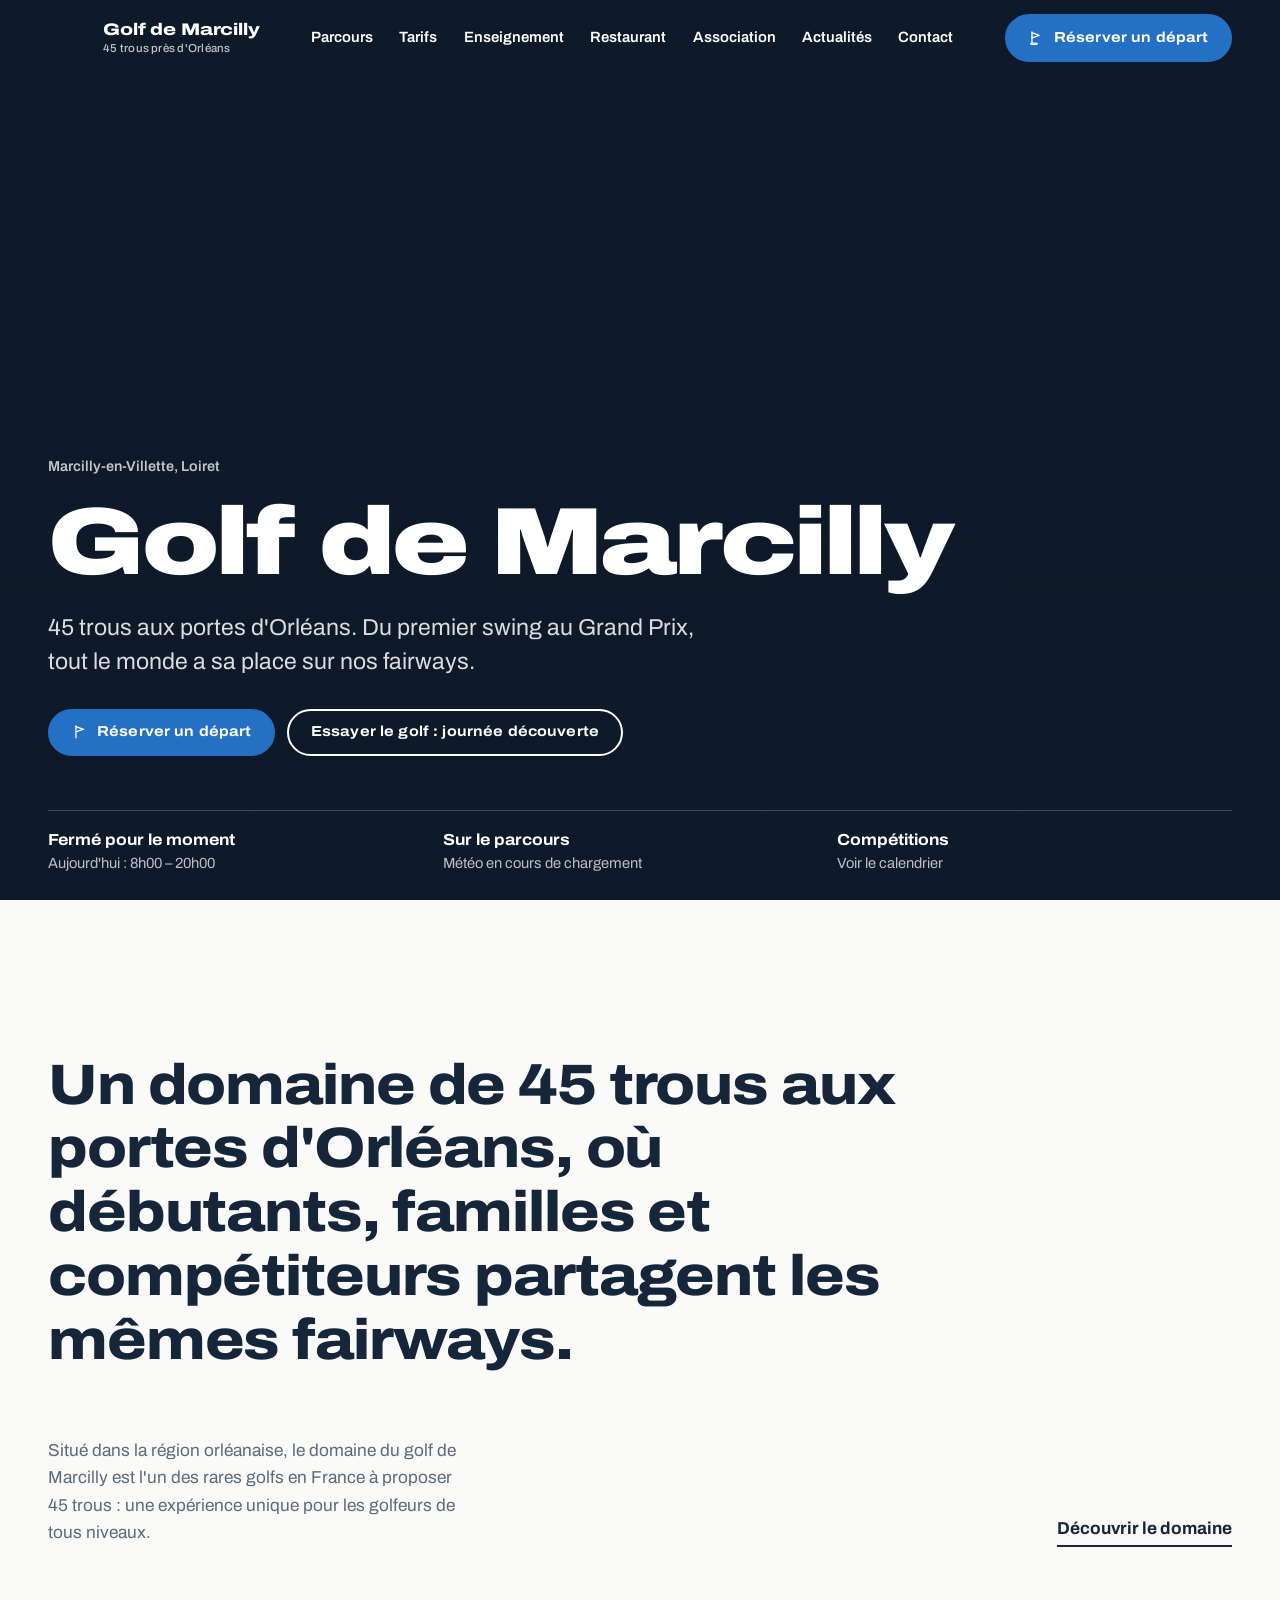
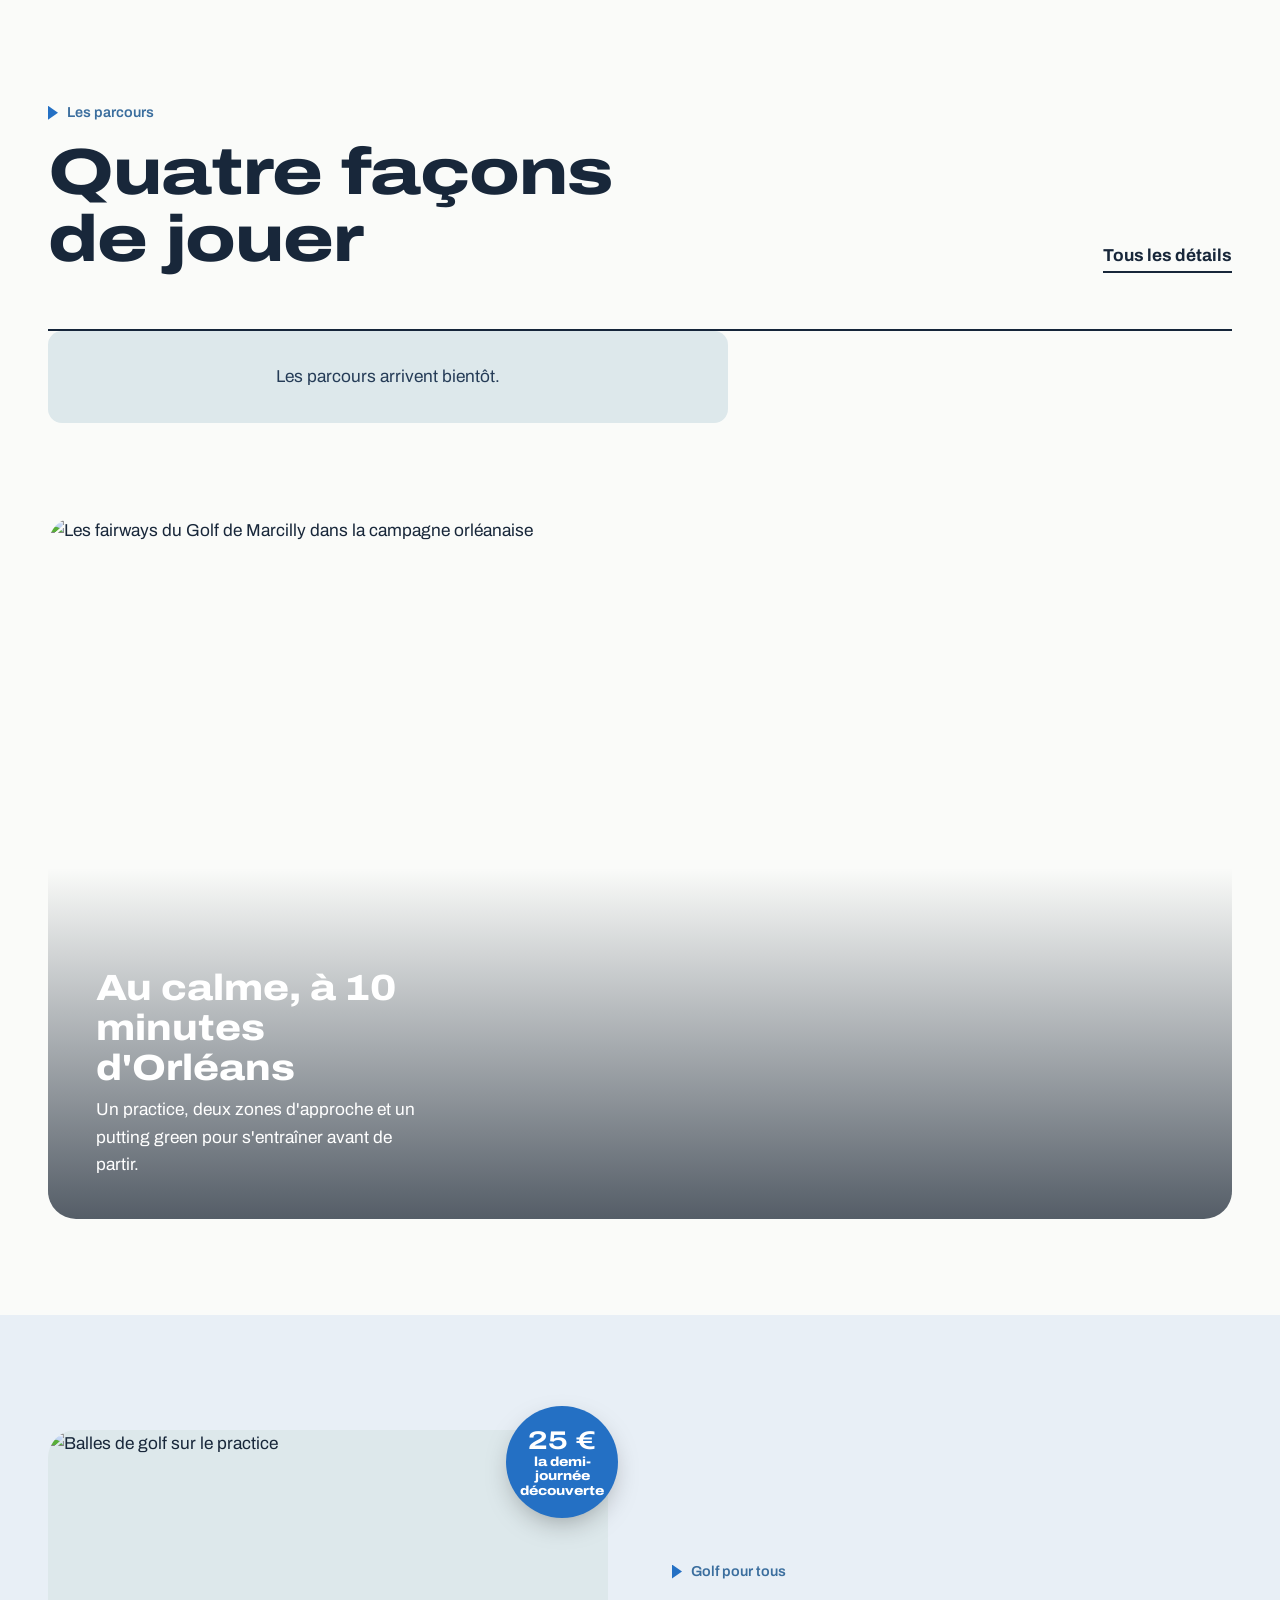
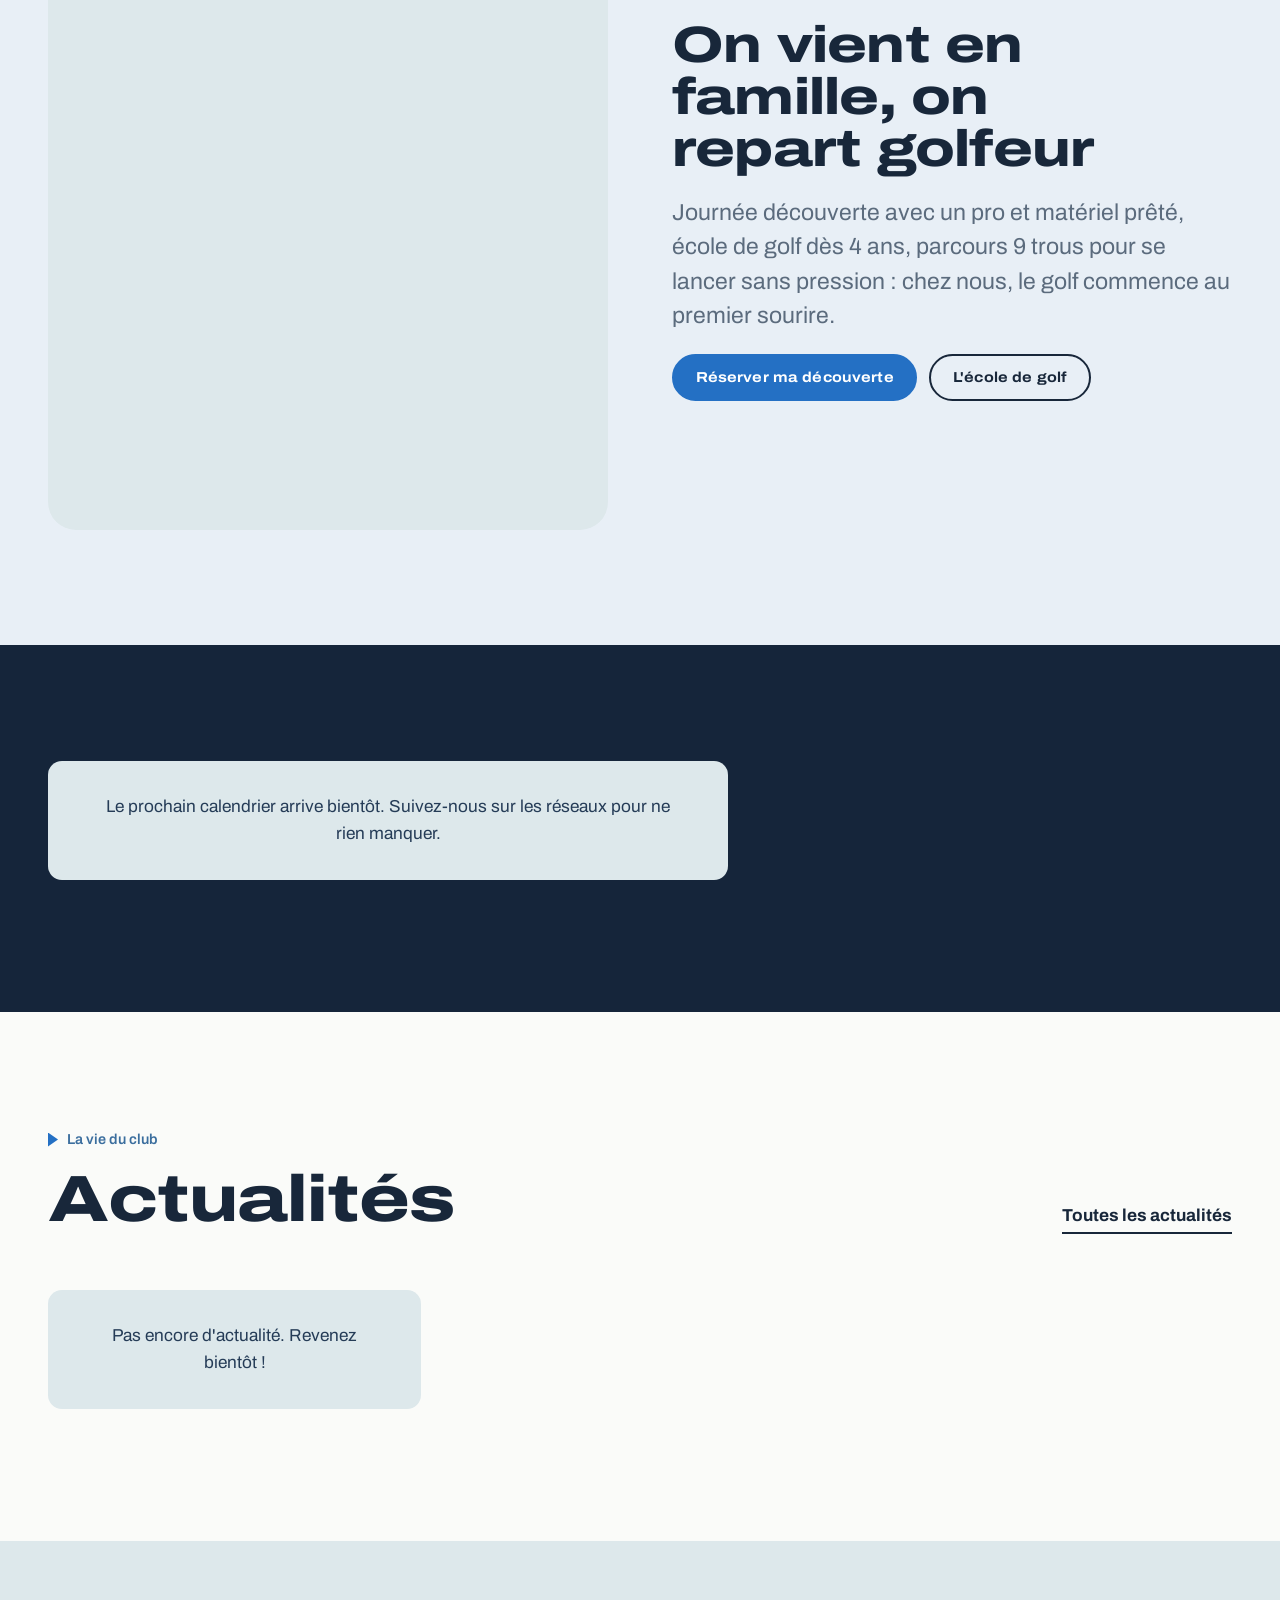
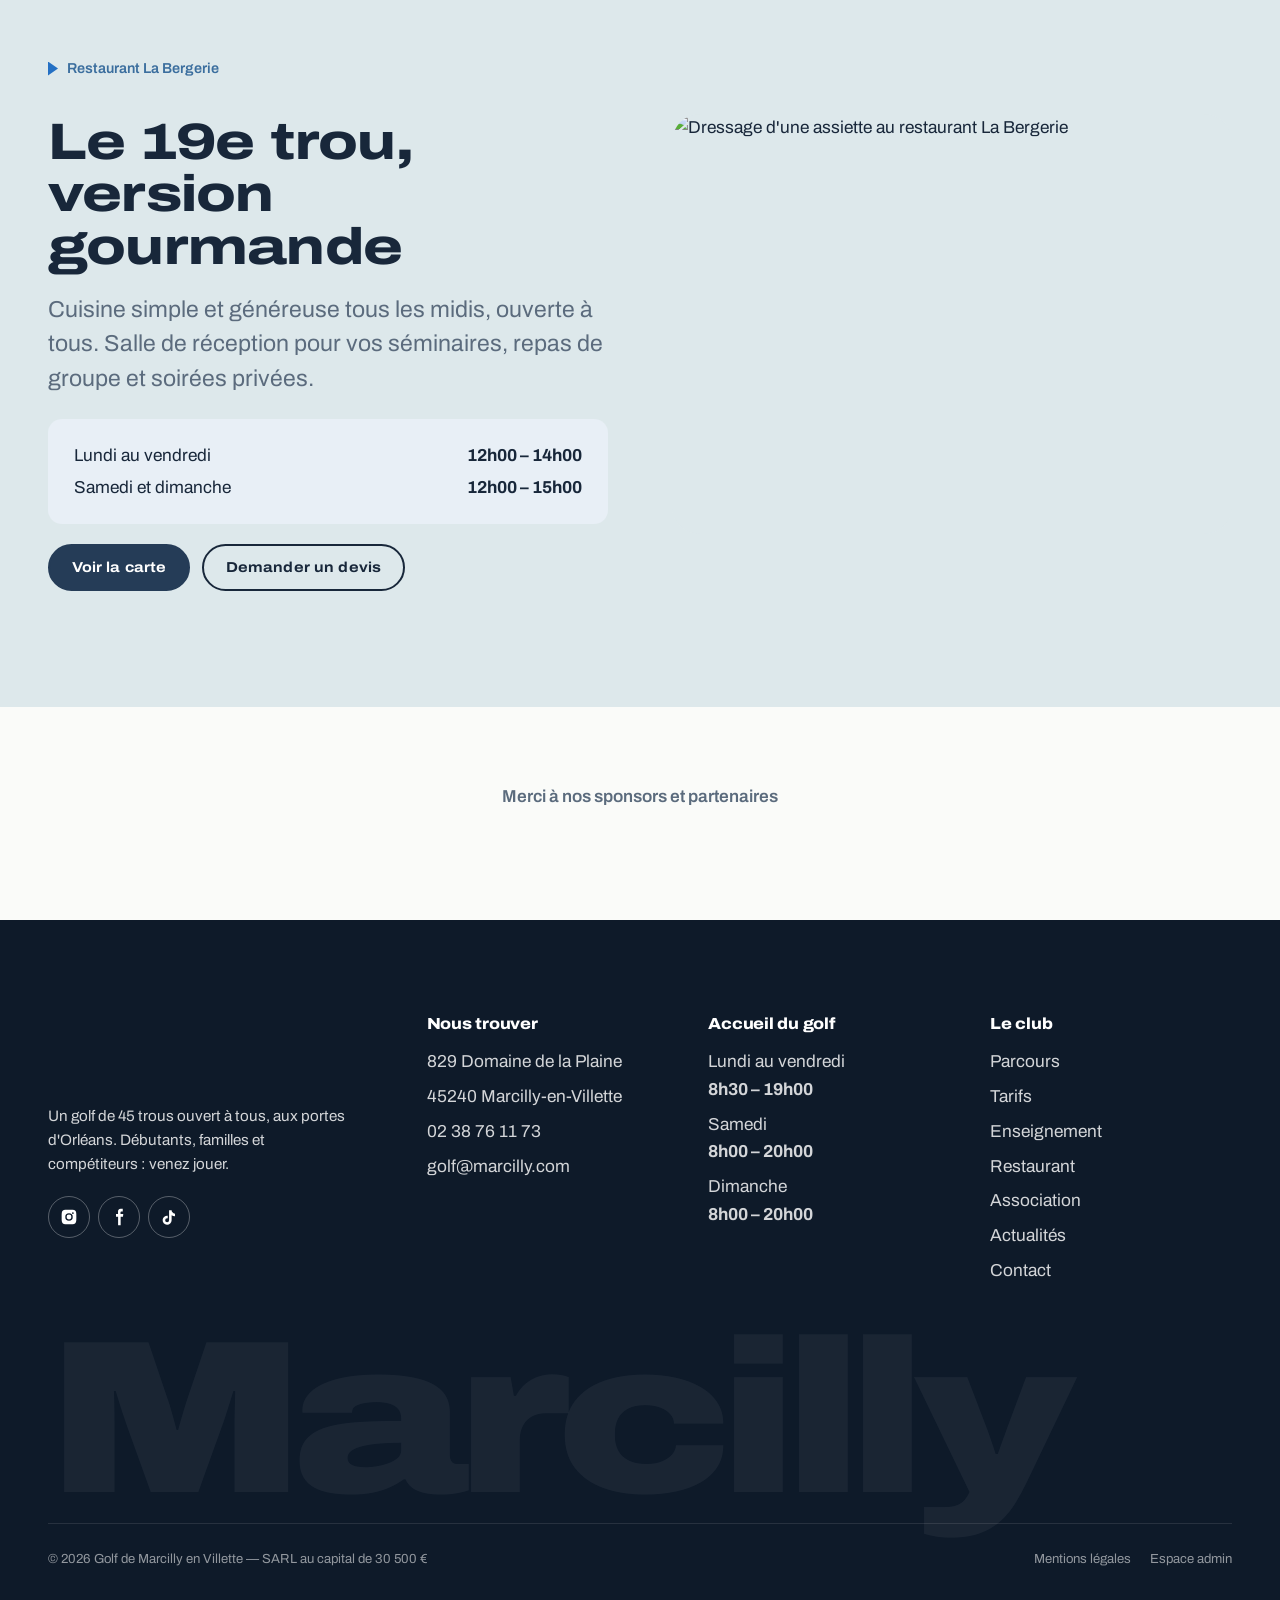
==== commit 99ca5dce: "La version sobre devient l'accueil du site ; page de démonstration retirée Co-Authored-By: Claude Op" ====
--- a/index.html
+++ b/index.html
@@ -15,92 +15,63 @@
 <link rel="preconnect" href="https://fonts.gstatic.com" crossorigin>
 <link href="https://fonts.googleapis.com/css2?family=Archivo:wdth,wght@62..125,100..900&display=swap" rel="stylesheet">
 <link rel="preload" as="image" href="https://kdcflcvufukagdjycwww.supabase.co/storage/v1/object/public/marcilly-media/import/aerial-clubhouse.jpg">
-<link rel="preload" as="image" href="https://kdcflcvufukagdjycwww.supabase.co/storage/v1/object/public/marcilly-media/import/logo-navy.png" crossorigin="anonymous">
-<link rel="stylesheet" href="assets/css/style.css?v=14">
+<link rel="stylesheet" href="assets/css/style.css?v=15">
+<link rel="stylesheet" href="assets/css/home2.css?v=15">
 </head>
-<body data-page="accueil" data-hero="mask">
+<body data-page="accueil">
 <div class="loader" aria-hidden="true"><span class="brand__mark"></span></div>
 <a class="skip-link" href="#main">Aller au contenu</a>
 <div id="layout-top"></div>
 
 <main id="main">
-  <!-- Hero : MARCILLY s'ouvre sur la vue aérienne -->
-  <section class="hero" id="hero" data-block="accueil.hero" aria-label="Golf de Marcilly">
-    <div class="hero__photo"><img data-field="image" src="https://kdcflcvufukagdjycwww.supabase.co/storage/v1/object/public/marcilly-media/import/aerial-clubhouse.jpg" alt="Vue aérienne du club-house et du parcours du Golf de Marcilly"></div>
-    <div class="hero__shade"></div>
-    <canvas class="hero__mask" aria-hidden="true"></canvas>
-    <div class="hero__intro"><p>Golf de Marcilly, 45 trous aux portes d'Orléans</p></div>
-    <div class="hero__cue" aria-hidden="true"><span class="ball"></span>Faites défiler</div>
-    <div class="hero__content on-dark">
+  <!-- Ouverture plein cadre -->
+  <section class="plain" id="plain" data-block="accueil.hero" aria-label="Golf de Marcilly">
+    <div class="plain__img"><img data-field="image" src="https://kdcflcvufukagdjycwww.supabase.co/storage/v1/object/public/marcilly-media/import/aerial-clubhouse.jpg" alt="Vue aérienne du club-house et du parcours du Golf de Marcilly"></div>
+    <div class="plain__shade"></div>
+    <div class="plain__dark"></div>
+    <div class="plain__content on-dark">
       <div class="wrap">
+        <p class="plain__place">Marcilly-en-Villette, Loiret</p>
         <h1 data-field="title">Golf de Marcilly</h1>
         <div class="lead" data-field="body"><p>45 trous aux portes d'Orléans. Du premier swing au Grand Prix, tout le monde a sa place sur nos fairways.</p></div>
         <div class="btn-row">
           <a class="btn" data-set-href="links.booking" href="https://marcilly.reservations-golf.fr/" target="_blank" rel="noopener"><svg viewBox="0 0 24 24" fill="none" stroke="currentColor" stroke-width="2" stroke-linecap="round"><path d="M6 21V3"/><path d="M6 4l11 4-11 4"/></svg><span>Réserver un départ</span></a>
           <a class="btn btn--ghost" href="tarifs.html#decouverte"><span>Essayer le golf : journée découverte</span></a>
         </div>
+        <div class="plain__info">
+          <a href="contact.html" data-info="open"><strong>Accueil du golf</strong>Horaires sur la page contact</a>
+          <a href="parcours.html" data-info="meteo"><strong>Sur le parcours</strong>Météo en cours de chargement</a>
+          <a href="association.html#calendrier" data-info="next"><strong>Compétitions</strong>Voir le calendrier</a>
+        </div>
       </div>
     </div>
   </section>
 
-  <!-- Jouer aujourd'hui -->
-  <nav class="playbar" aria-label="Accès rapides">
-    <div class="playbar__grid">
-      <a data-set-href="links.booking" href="https://marcilly.reservations-golf.fr/" target="_blank" rel="noopener">
-        <svg viewBox="0 0 24 24" fill="none" stroke="currentColor" stroke-width="2" stroke-linecap="round"><path d="M6 21V3"/><path d="M6 4l11 4-11 4"/><ellipse cx="9" cy="21" rx="5" ry="1.2"/></svg>
-        <strong>Réserver un parcours</strong><small>Départs en ligne, 7 jours sur 7</small></a>
-      <a data-set-href="links.leclub" href="https://leclub-golf.com/fr/green-fees/france/5-golf-de-marcilly" target="_blank" rel="noopener">
-        <svg viewBox="0 0 24 24" fill="none" stroke="currentColor" stroke-width="2" stroke-linecap="round"><path d="M3 8a2 2 0 0 0 0 4v4h18v-4a2 2 0 0 1 0-4V5H3z"/><path d="M14 5v11" stroke-dasharray="2 2"/></svg>
-        <strong>Green fee avec LeClub</strong><small>Réservez via LeClub Golf</small></a>
-      <a data-set-href="links.departs" href="https://pages.ffgolf.org/departs/golf/5824d6b19f01d21a2e53b0249f2e9656" target="_blank" rel="noopener">
-        <svg viewBox="0 0 24 24" fill="none" stroke="currentColor" stroke-width="2" stroke-linecap="round"><path d="M9 6h11M9 12h11M9 18h11"/><circle cx="4" cy="6" r="1"/><circle cx="4" cy="12" r="1"/><circle cx="4" cy="18" r="1"/></svg>
-        <strong>Départs des compétitions</strong><small>Horaires publiés par la FFGolf</small></a>
-      <a data-set-href="links.resultats" href="https://pages.ffgolf.org/resultats/liste-competitions/5824d6b19f01d21a2e53b0249f2e9656" target="_blank" rel="noopener">
-        <svg viewBox="0 0 24 24" fill="none" stroke="currentColor" stroke-width="2" stroke-linecap="round" stroke-linejoin="round"><path d="M8 21h8M12 17v4M7 4h10v5a5 5 0 0 1-10 0z"/><path d="M17 5h3v2a3 3 0 0 1-3 3M7 5H4v2a3 3 0 0 0 3 3"/></svg>
-        <strong>Résultats</strong><small>Classements des compétitions</small></a>
-      <div class="weather" data-weather aria-live="polite"><small>Sur le parcours maintenant</small><div class="skeleton" style="min-height:48px;background:rgba(255,255,255,.08)"></div></div>
-    </div>
-  </nav>
-
-  <!-- Présentation + tableau de score -->
-  <section class="section intro" data-block="accueil.intro">
-    <svg class="flight" viewBox="0 0 1200 700" preserveAspectRatio="xMidYMid meet" aria-hidden="true">
-      <defs>
-        <mask id="flight-mask" maskUnits="userSpaceOnUse"><path id="flight-mask-path" d="M60 40 C 340 -60, 760 40, 1010 540" fill="none" stroke="#fff" stroke-width="14"/></mask>
-      </defs>
-      <path id="flight-path" class="trace" d="M60 40 C 340 -60, 760 40, 1010 540" mask="url(#flight-mask)"/>
-      <ellipse class="cup" cx="1012" cy="548" rx="16" ry="5"/>
-      <line class="flag-pole" x1="1012" y1="548" x2="1012" y2="420"/>
-      <path class="flag-cloth" d="M1012 420 L1066 438 L1012 456 Z"/>
-      <g class="ball-g"><circle r="9" cx="0" cy="0"/></g>
-    </svg>
-    <div class="wrap grid-2">
-      <div class="stack">
-        <span class="kicker">Bienvenue au club</span>
-        <h2 data-split data-field="title">Un domaine de 45 trous, une ambiance de club</h2>
-        <div class="prose lead" data-field="body"><p>Situé dans la région orléanaise, le domaine du golf de Marcilly est l'un des rares golfs en France à proposer 45 trous : une expérience unique pour les golfeurs de tous niveaux.</p><p>Practice, deux zones d'approche et un putting green : tout est pensé pour progresser dans une ambiance conviviale.</p></div>
-        <a class="link-arrow" href="parcours.html">Découvrir les parcours</a>
-      </div>
-      <div class="board" role="list" aria-label="Le golf en chiffres">
-        <div class="board__row" role="listitem"><span class="board__label">Trous</span><span class="board__digits" data-value="45" data-red="1" aria-label="45"></span></div>
-        <div class="board__row" role="listitem"><span class="board__label">Parcours</span><span class="board__digits" data-value="4" aria-label="4"></span></div>
-        <div class="board__row" role="listitem"><span class="board__label">Par du Grand Parcours</span><span class="board__digits" data-value="72" aria-label="72"></span></div>
-        <div class="board__row" role="listitem"><span class="board__label">Ouvert depuis</span><span class="board__digits" data-value="1986" aria-label="1986"></span></div>
-        <div class="board__row" role="listitem"><span class="board__label">Minutes d'Orléans</span><span class="board__digits" data-value="10" aria-label="10"></span></div>
+  <!-- Phrase d'accueil -->
+  <section class="statement" data-block="accueil.intro">
+    <div class="wrap">
+      <p class="statement__text">Un domaine de 45 trous aux portes d'Orléans, où débutants, familles et compétiteurs partagent les mêmes fairways.</p>
+      <div class="statement__foot">
+        <div class="prose" data-field="body"><p>Situé dans la région orléanaise, le domaine du golf de Marcilly est l'un des rares golfs en France à proposer 45 trous : une expérience unique pour les golfeurs de tous niveaux.</p></div>
+        <a class="link-arrow" href="parcours.html">Découvrir le domaine</a>
       </div>
     </div>
   </section>
 
-  <!-- Parcours en défilement horizontal -->
-  <section class="courses" aria-labelledby="courses-title">
-    <div class="wrap courses__head on-dark">
-      <div class="section-head" style="margin-bottom:0">
-        <div><span class="kicker">Les parcours</span><h2 id="courses-title" data-split>Quatre façons de jouer</h2></div>
-        <a class="btn btn--light" href="parcours.html"><span>Tous les détails</span></a>
-      </div>
+  <!-- Les parcours -->
+  <section class="section section--tight" aria-labelledby="clist-title" style="padding-top:0">
+    <div class="wrap">
+      <div class="section-head"><div><span class="kicker">Les parcours</span><h2 id="clist-title" data-split>Quatre façons de jouer</h2></div><a class="link-arrow" href="parcours.html">Tous les détails</a></div>
+      <div class="clist" id="course-list"><div class="skeleton" style="height:320px;margin-top:1rem"></div></div>
     </div>
-    <div class="courses__viewport"><div class="courses__track"><div class="skeleton" style="width:78vw;height:420px;opacity:.2"></div></div></div>
-    <div class="courses__progress" aria-hidden="true"><span></span></div>
+    <div class="cpreview" aria-hidden="true"><img src="https://kdcflcvufukagdjycwww.supabase.co/storage/v1/object/public/marcilly-media/import/aerial-course.jpg" alt=""></div>
+  </section>
+
+  <!-- Grande photo -->
+  <section class="band" aria-label="Le domaine">
+    <div class="band__frame"><img src="https://kdcflcvufukagdjycwww.supabase.co/storage/v1/object/public/marcilly-media/import/aerial-course.jpg" alt="Les fairways du Golf de Marcilly dans la campagne orléanaise" loading="lazy">
+      <div class="band__cap on-dark"><strong>Au calme, à 10 minutes d'Orléans</strong>Un practice, deux zones d'approche et un putting green pour s'entraîner avant de partir.</div>
+    </div>
   </section>
 
   <!-- Famille -->
@@ -178,10 +149,10 @@
 
 <script src="https://cdnjs.cloudflare.com/ajax/libs/gsap/3.12.5/gsap.min.js"></script>
 <script src="https://cdnjs.cloudflare.com/ajax/libs/gsap/3.12.5/ScrollTrigger.min.js"></script>
-<script src="https://cdnjs.cloudflare.com/ajax/libs/gsap/3.12.5/MotionPathPlugin.min.js"></script>
 <script src="https://cdn.jsdelivr.net/npm/lenis@1.1.13/dist/lenis.min.js"></script>
 <script src="https://cdn.jsdelivr.net/npm/@supabase/supabase-js@2/dist/umd/supabase.min.js"></script>
-<script src="assets/js/config.js?v=14"></script>
-<script src="assets/js/site.js?v=14"></script>
+<script src="assets/js/config.js?v=15"></script>
+<script src="assets/js/site.js?v=15"></script>
+<script src="assets/js/home2.js?v=15"></script>
 </body>
 </html>
--- a/assets/css/home2.css
+++ b/assets/css/home2.css
@@ -0,0 +1,61 @@
+/* =========================================================
+   Accueil v2 — version sobre : la photo et la typographie d'abord
+   ========================================================= */
+
+/* ---------- Ouverture plein cadre ---------- */
+.plain { position: relative; height: 100vh; height: 100svh; min-height: 560px; overflow: hidden; background: var(--navy-ink); color: #fff; }
+.plain__img { position: absolute; inset: -6% 0 0 0; will-change: transform; }
+.plain__img img { width: 100%; height: 100%; object-fit: cover; animation: slowzoom 28s ease-out both; }
+@keyframes slowzoom { from { transform: scale(1.12); } to { transform: scale(1); } }
+.plain__shade { position: absolute; inset: 0; background: linear-gradient(180deg, rgba(14,26,41,.45) 0%, rgba(14,26,41,0) 28%, rgba(14,26,41,0) 45%, rgba(14,26,41,.82) 100%); }
+.plain__dark { position: absolute; inset: 0; background: var(--navy-ink); opacity: 0; pointer-events: none; }
+.plain__content { position: absolute; left: 0; right: 0; bottom: 0; padding-bottom: 1.5rem; }
+.plain__place { font-size: var(--step--1); font-weight: 600; color: rgba(255,255,255,.75); margin-bottom: 1rem; }
+.plain h1 { font-size: clamp(2.6rem, 1rem + 6.2vw, 7rem); max-width: 12ch; margin-bottom: 1.2rem; }
+.plain .lead { color: rgba(255,255,255,.85); margin-bottom: 1.8rem; }
+.plain__info { margin-top: clamp(2rem, 6vh, 3.5rem); border-top: 1px solid rgba(255,255,255,.22); display: grid; grid-template-columns: repeat(3, 1fr); }
+.plain__info > * { padding: 1rem 1.2rem 0 0; font-size: .92rem; color: rgba(255,255,255,.72); text-decoration: none; }
+.plain__info strong { display: block; color: #fff; font-size: 1rem; font-variation-settings: 'wdth' 110; }
+.plain__info a:hover strong { text-decoration: underline; text-underline-offset: 3px; }
+@media (max-width: 700px) { .plain__info { grid-template-columns: 1fr 1fr; } .plain__info > :last-child { display: none; } }
+
+/* ---------- Phrase d'accueil ---------- */
+.statement { padding-block: clamp(5rem, 12vw, 10rem); }
+.statement__text { font-size: clamp(1.8rem, 1rem + 3.2vw, 4rem); font-weight: 800; font-variation-settings: 'wdth' 112; line-height: 1.12; letter-spacing: -.02em; max-width: 22ch; margin: 0; color: var(--navy-deep); }
+.statement__text .wd { opacity: .16; }
+.no-motion .statement__text .wd { opacity: 1; }
+.statement__foot { display: flex; flex-wrap: wrap; gap: 1.5rem 3rem; align-items: end; justify-content: space-between; margin-top: clamp(2.5rem, 5vw, 4rem); }
+.statement__foot p { margin: 0; color: var(--muted); max-width: 46ch; }
+
+/* ---------- Parcours en liste ---------- */
+.clist { border-top: 2px solid var(--navy-deep); }
+.crow { display: grid; grid-template-columns: 5.5rem 1fr auto auto; gap: 1rem 2rem; align-items: center; padding: 1.6rem 0; border-bottom: 1px solid var(--line); text-decoration: none; color: var(--ink); position: relative; }
+.crow__holes { font-size: clamp(2.2rem, 1.5rem + 2vw, 3.4rem); font-weight: 900; font-variation-settings: 'wdth' 125; line-height: 1; color: var(--green); letter-spacing: -.04em; }
+.crow__name { font-size: clamp(1.4rem, 1rem + 1.6vw, 2.4rem); font-weight: 800; font-variation-settings: 'wdth' 118; line-height: 1.05; letter-spacing: -.02em; transition: transform .45s var(--ease), color .3s; }
+.crow__name small { display: block; font-size: .95rem; font-weight: 500; font-variation-settings: 'wdth' 100; color: var(--muted); letter-spacing: 0; margin-top: .35rem; }
+.crow__meta { color: var(--muted); font-size: .95rem; text-align: right; white-space: nowrap; }
+.crow__go { width: 46px; height: 46px; border-radius: 50%; border: 2px solid var(--navy-deep); display: grid; place-items: center; transition: background .3s, color .3s; }
+.crow__go svg { width: 18px; height: 18px; }
+.crow__thumb { display: none; }
+@media (hover: hover) {
+  .crow:hover .crow__name { transform: translateX(10px); color: var(--red); }
+  .crow:hover .crow__go { background: var(--navy-deep); color: #fff; }
+}
+@media (max-width: 760px) {
+  .crow { grid-template-columns: 76px 1fr; gap: .4rem 1rem; }
+  .crow__holes, .crow__go { display: none; }
+  .crow__meta { text-align: left; white-space: normal; }
+  .crow__thumb { display: block; grid-row: 1 / span 2; width: 76px; height: 76px; border-radius: 12px; object-fit: cover; }
+}
+/* aperçu qui suit la souris (ordinateur uniquement) */
+.cpreview { position: fixed; left: 0; top: 0; width: 320px; aspect-ratio: 4 / 3; border-radius: 16px; overflow: hidden; pointer-events: none; z-index: 30; opacity: 0; box-shadow: 0 30px 60px -20px rgba(14,26,41,.45); }
+.cpreview img { width: 100%; height: 100%; object-fit: cover; }
+@media (hover: none) { .cpreview { display: none; } }
+
+/* ---------- Grande photo qui s'élargit ---------- */
+.band { padding-bottom: clamp(4rem, 8vw, 6rem); }
+.band__frame { width: min(100% - 2 * var(--gutter), var(--max)); margin-inline: auto; height: min(78vh, 720px); border-radius: var(--radius-l); overflow: hidden; position: relative; }
+.band__frame img { width: 100%; height: 100%; object-fit: cover; }
+.band__frame::after { content: ''; position: absolute; inset: 0; background: linear-gradient(180deg, rgba(14,26,41,0) 50%, rgba(14,26,41,.7)); }
+.band__cap { position: absolute; left: clamp(1rem, 4vw, 3rem); bottom: clamp(1rem, 4vw, 2.5rem); color: #fff; max-width: 34ch; z-index: 1; }
+.band__cap strong { display: block; font-size: clamp(1.4rem, 1rem + 1.6vw, 2.4rem); font-weight: 800; font-variation-settings: 'wdth' 115; line-height: 1.1; margin-bottom: .5rem; }
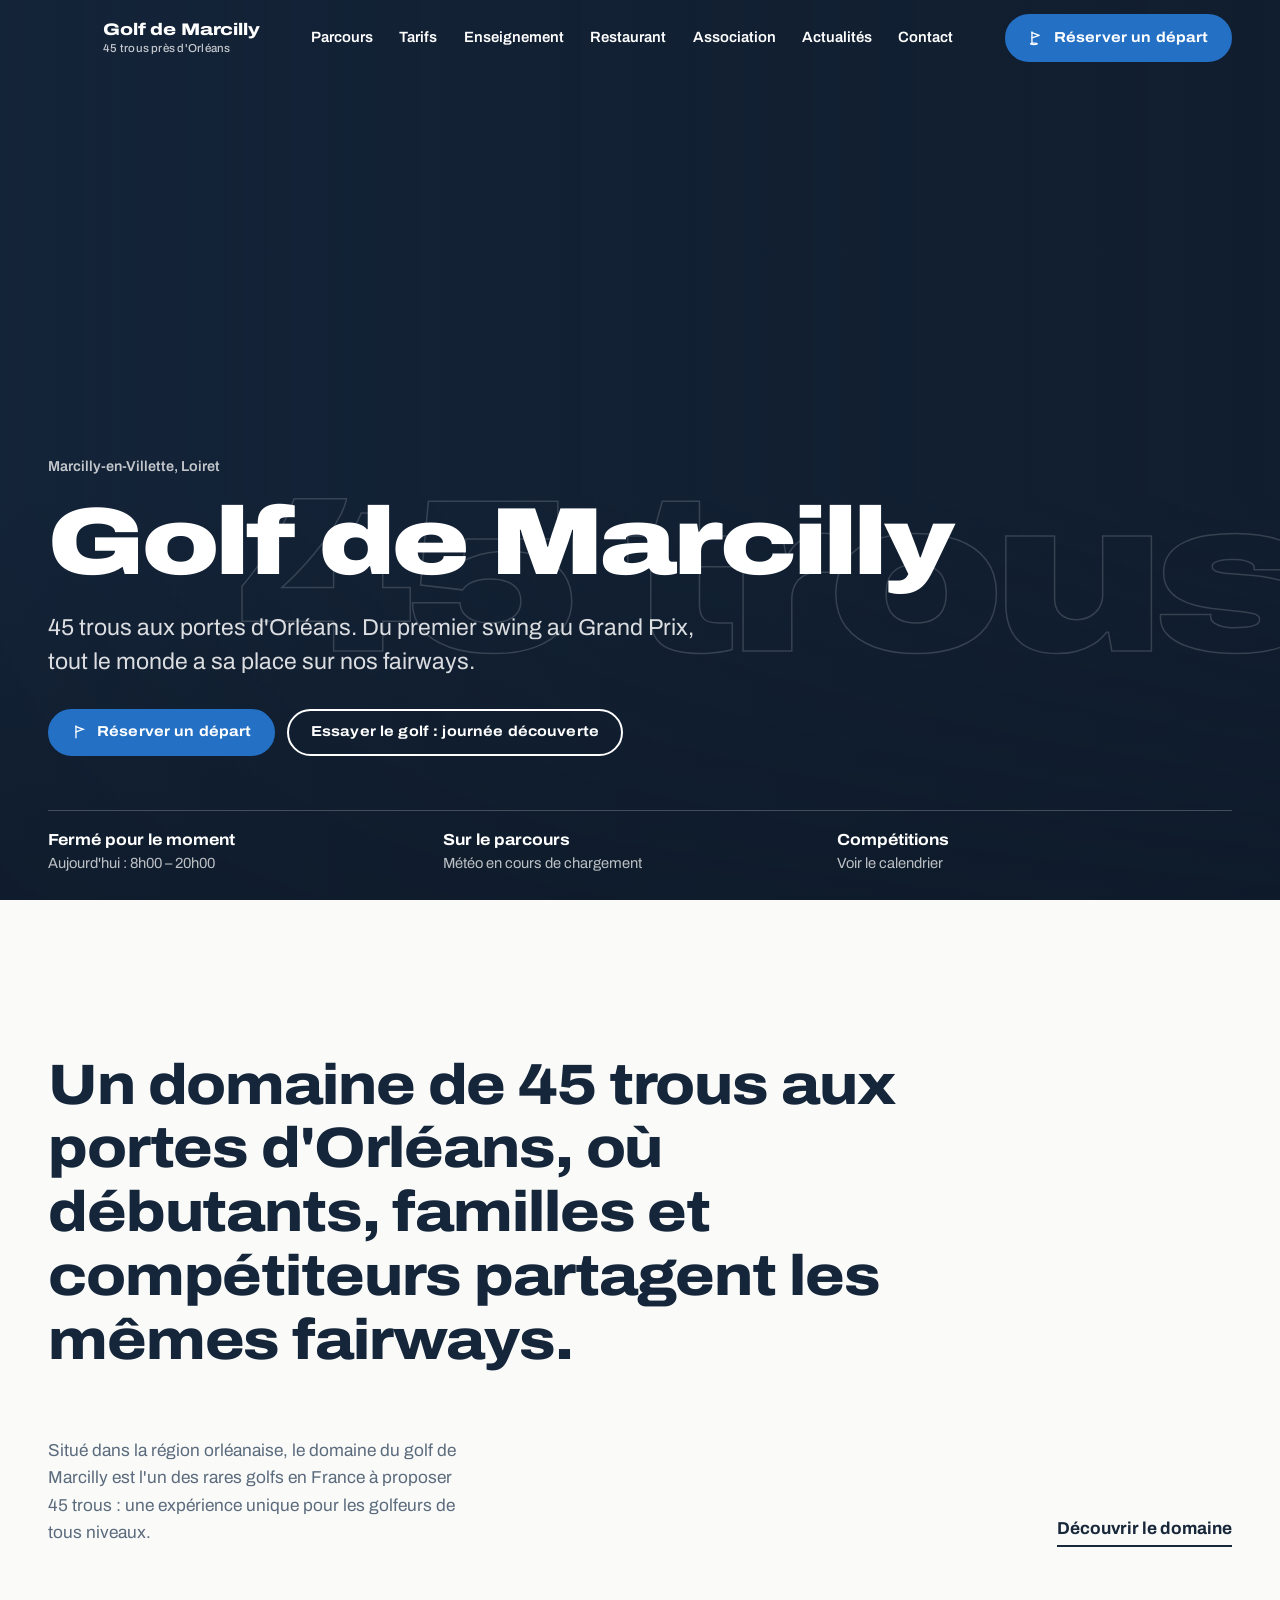
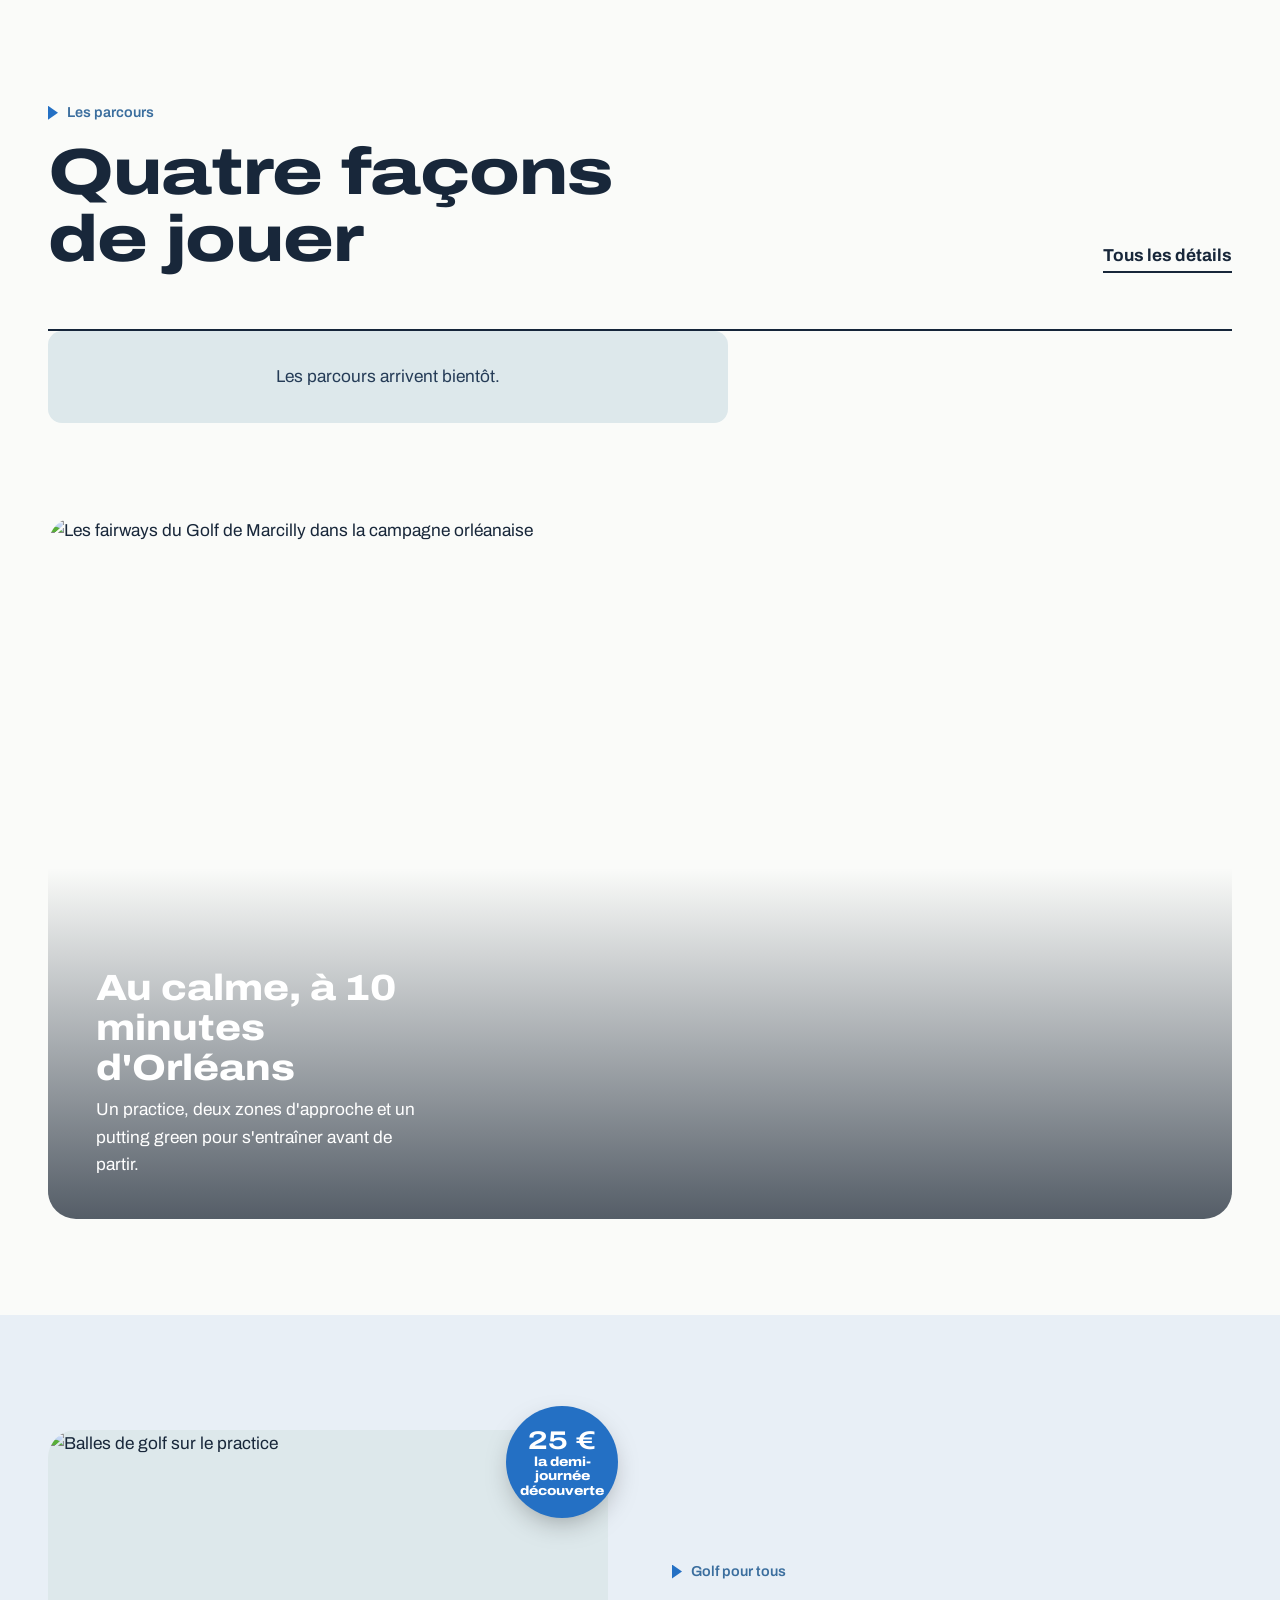
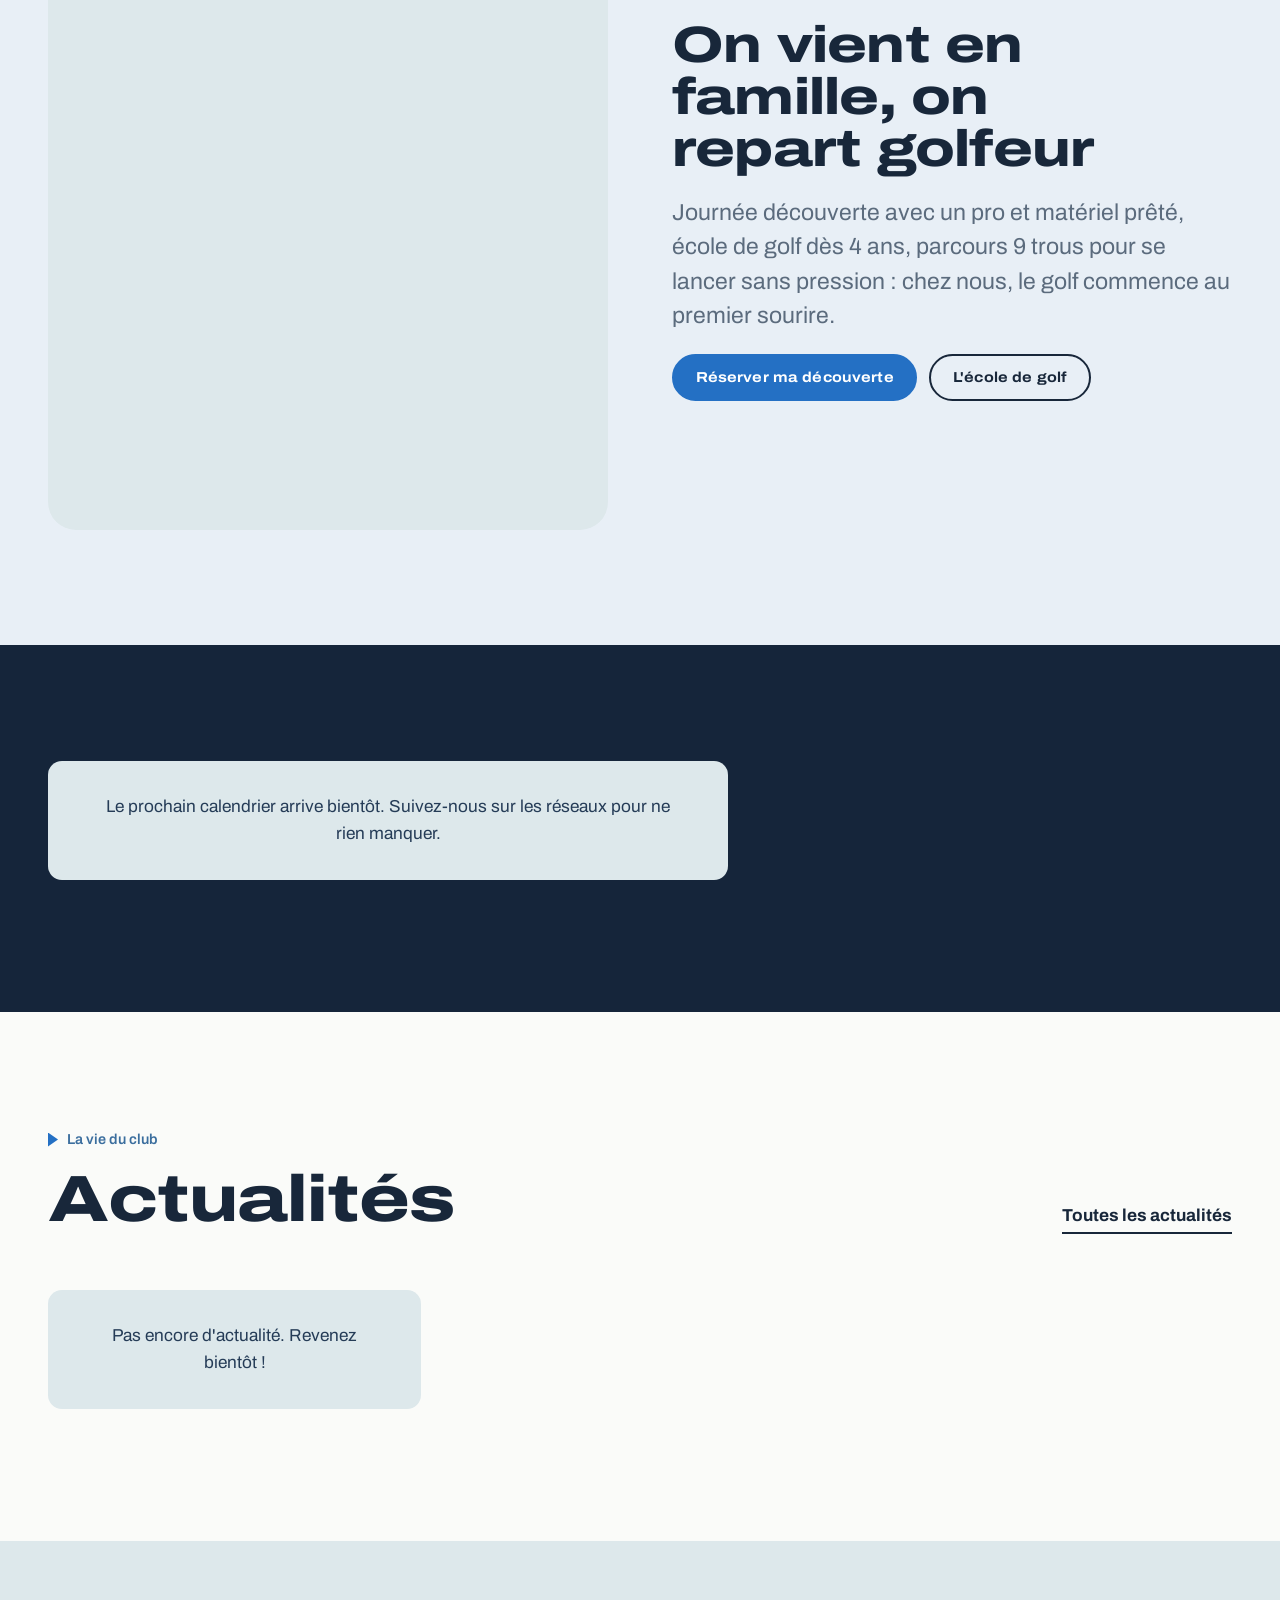
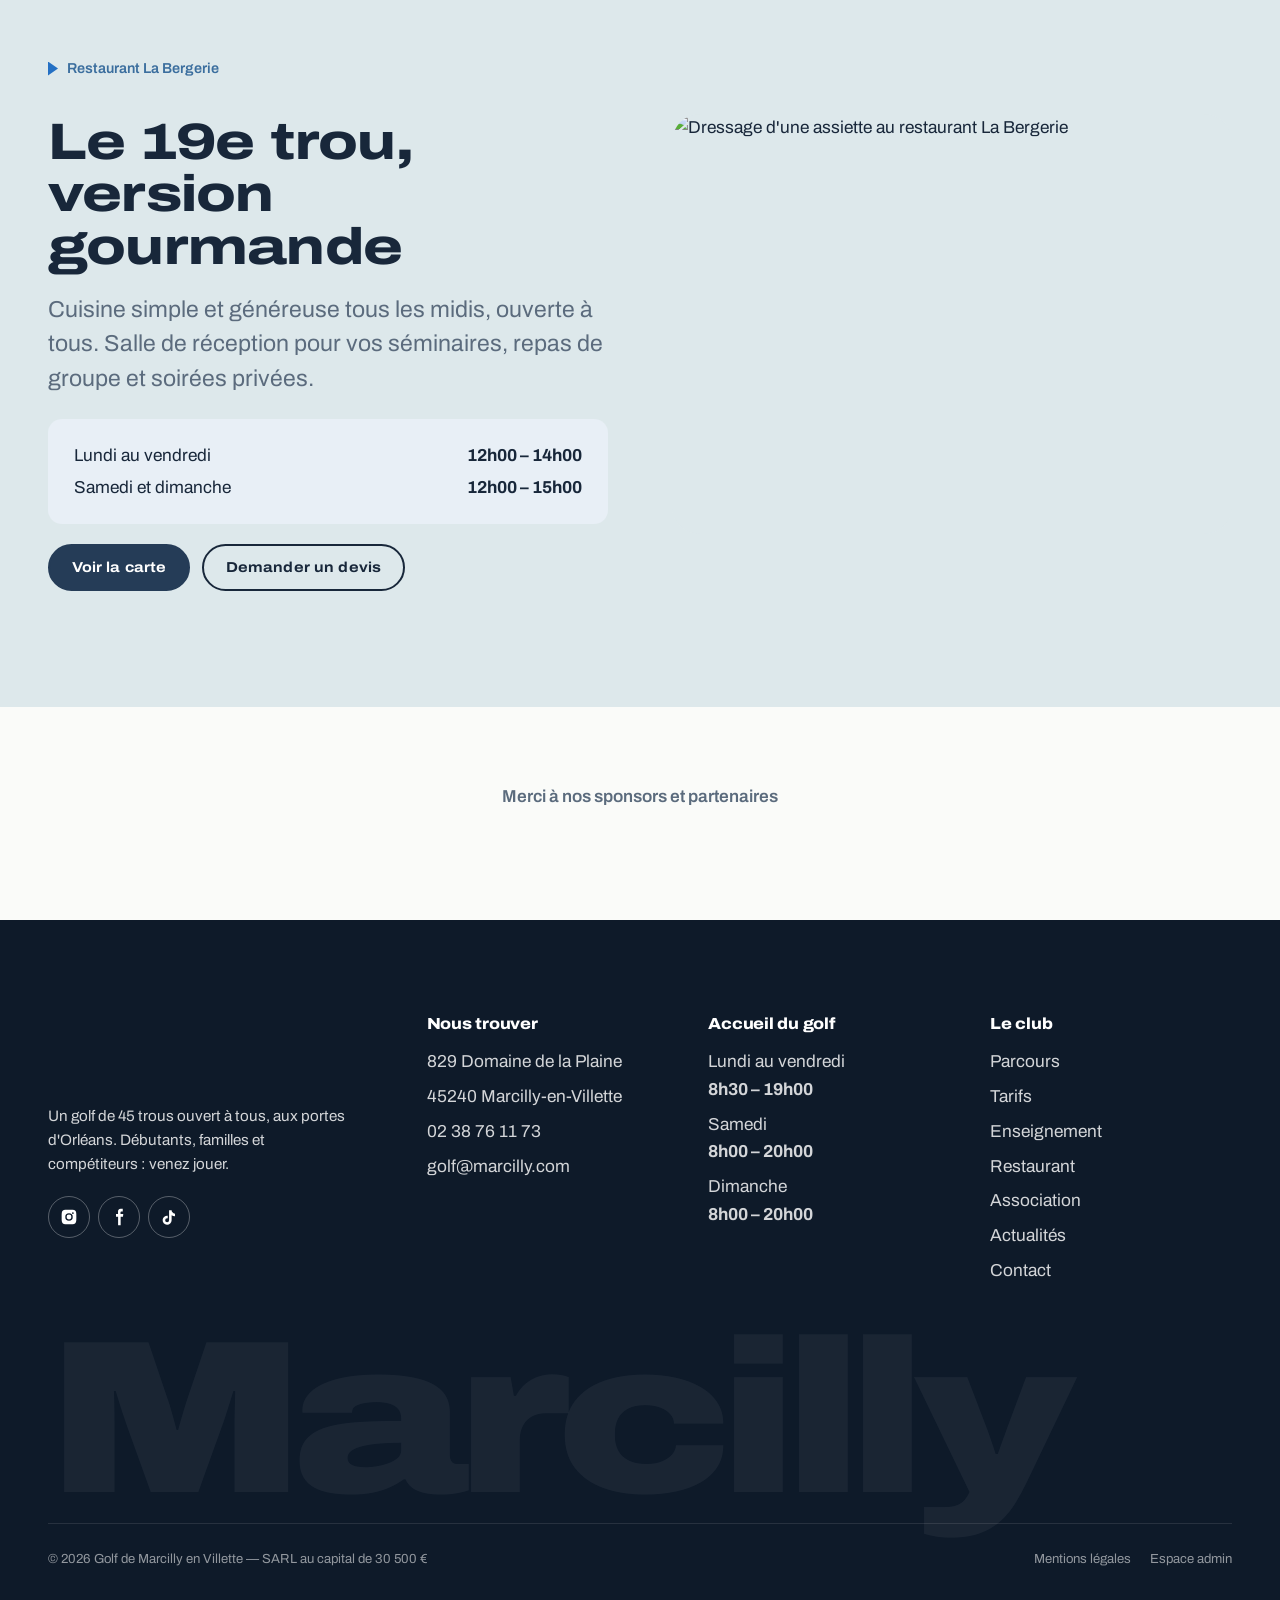
==== commit 871553f6: "Accueil : voile marine semi-transparent et entrée en fenêtre qui s'ouvre sur la vue aérienne Co-Auth" ====
--- a/index.html
+++ b/index.html
@@ -15,20 +15,21 @@
 <link rel="preconnect" href="https://fonts.gstatic.com" crossorigin>
 <link href="https://fonts.googleapis.com/css2?family=Archivo:wdth,wght@62..125,100..900&display=swap" rel="stylesheet">
 <link rel="preload" as="image" href="https://kdcflcvufukagdjycwww.supabase.co/storage/v1/object/public/marcilly-media/import/aerial-clubhouse.jpg">
-<link rel="stylesheet" href="assets/css/style.css?v=15">
-<link rel="stylesheet" href="assets/css/home2.css?v=15">
+<link rel="stylesheet" href="assets/css/style.css?v=16">
+<link rel="stylesheet" href="assets/css/home2.css?v=16">
 </head>
 <body data-page="accueil">
-<div class="loader" aria-hidden="true"><span class="brand__mark"></span></div>
 <a class="skip-link" href="#main">Aller au contenu</a>
 <div id="layout-top"></div>
 
 <main id="main">
   <!-- Ouverture plein cadre -->
-  <section class="plain" id="plain" data-block="accueil.hero" aria-label="Golf de Marcilly">
-    <div class="plain__img"><img data-field="image" src="https://kdcflcvufukagdjycwww.supabase.co/storage/v1/object/public/marcilly-media/import/aerial-clubhouse.jpg" alt="Vue aérienne du club-house et du parcours du Golf de Marcilly"></div>
-    <div class="plain__shade"></div>
-    <div class="plain__dark"></div>
+  <section class="plain is-pre" id="plain" data-block="accueil.hero" aria-label="Golf de Marcilly">
+    <div class="plain__win"><div class="plain__img"><img data-field="image" src="https://kdcflcvufukagdjycwww.supabase.co/storage/v1/object/public/marcilly-media/import/aerial-clubhouse.jpg" alt="Vue aérienne du club-house et du parcours du Golf de Marcilly"></div>
+      <div class="plain__veil"></div>
+      <div class="plain__dark"></div>
+    </div>
+    <div class="plain__word" aria-hidden="true">45 trous</div>
     <div class="plain__content on-dark">
       <div class="wrap">
         <p class="plain__place">Marcilly-en-Villette, Loiret</p>
@@ -151,8 +152,8 @@
 <script src="https://cdnjs.cloudflare.com/ajax/libs/gsap/3.12.5/ScrollTrigger.min.js"></script>
 <script src="https://cdn.jsdelivr.net/npm/lenis@1.1.13/dist/lenis.min.js"></script>
 <script src="https://cdn.jsdelivr.net/npm/@supabase/supabase-js@2/dist/umd/supabase.min.js"></script>
-<script src="assets/js/config.js?v=15"></script>
-<script src="assets/js/site.js?v=15"></script>
-<script src="assets/js/home2.js?v=15"></script>
+<script src="assets/js/config.js?v=16"></script>
+<script src="assets/js/site.js?v=16"></script>
+<script src="assets/js/home2.js?v=16"></script>
 </body>
 </html>
--- a/assets/css/home2.css
+++ b/assets/css/home2.css
@@ -4,12 +4,23 @@
 
 /* ---------- Ouverture plein cadre ---------- */
 .plain { position: relative; height: 100vh; height: 100svh; min-height: 560px; overflow: hidden; background: var(--navy-ink); color: #fff; }
+.plain__win { position: absolute; inset: 0; overflow: hidden; }
 .plain__img { position: absolute; inset: -6% 0 0 0; will-change: transform; }
-.plain__img img { width: 100%; height: 100%; object-fit: cover; animation: slowzoom 28s ease-out both; }
-@keyframes slowzoom { from { transform: scale(1.12); } to { transform: scale(1); } }
-.plain__shade { position: absolute; inset: 0; background: linear-gradient(180deg, rgba(14,26,41,.45) 0%, rgba(14,26,41,0) 28%, rgba(14,26,41,0) 45%, rgba(14,26,41,.82) 100%); }
+.plain__img img { width: 100%; height: 100%; object-fit: cover; transform: scale(1.05); will-change: transform; }
+/* voile marine semi-transparent, plus dense à gauche derrière le texte (comme les pages intérieures) */
+.plain__veil { position: absolute; inset: 0; background:
+  linear-gradient(0deg, rgba(14,26,41,.72) 0%, rgba(14,26,41,0) 45%),
+  linear-gradient(90deg, rgba(21,37,58,.9) 0%, rgba(21,37,58,.62) 45%, rgba(21,37,58,.38) 100%); }
+@media (max-width: 700px) { .plain__veil { background: linear-gradient(0deg, rgba(14,26,41,.85) 0%, rgba(21,37,58,.55) 55%, rgba(21,37,58,.45) 100%); } }
 .plain__dark { position: absolute; inset: 0; background: var(--navy-ink); opacity: 0; pointer-events: none; }
-.plain__content { position: absolute; left: 0; right: 0; bottom: 0; padding-bottom: 1.5rem; }
+.plain__word { position: absolute; right: -2vw; bottom: 26vh; font-size: clamp(5rem, 17vw, 16rem); font-weight: 900; font-variation-settings: 'wdth' 125; line-height: .8; letter-spacing: -.05em;
+  color: transparent; -webkit-text-stroke: 1.5px rgba(255,255,255,.16); white-space: nowrap; pointer-events: none; user-select: none; }
+@media (max-width: 700px) { .plain__word { bottom: auto; top: 18vh; font-size: 22vw; } }
+/* état de départ de l'entrée (retiré si les animations sont désactivées) */
+.plain.is-pre .plain__win { clip-path: inset(30% 34% 30% 34% round 22px); }
+.plain.is-pre .plain__veil, .plain.is-pre .plain__word, .plain.is-pre .plain__content { opacity: 0; }
+@media (max-aspect-ratio: 9/10) { .plain.is-pre .plain__win { clip-path: inset(32% 16% 32% 16% round 22px); } }
+.plain__content { position: absolute; left: 0; right: 0; bottom: 0; padding-bottom: 1.5rem; z-index: 1; }
 .plain__place { font-size: var(--step--1); font-weight: 600; color: rgba(255,255,255,.75); margin-bottom: 1rem; }
 .plain h1 { font-size: clamp(2.6rem, 1rem + 6.2vw, 7rem); max-width: 12ch; margin-bottom: 1.2rem; }
 .plain .lead { color: rgba(255,255,255,.85); margin-bottom: 1.8rem; }
@@ -59,3 +70,6 @@
 .band__frame::after { content: ''; position: absolute; inset: 0; background: linear-gradient(180deg, rgba(14,26,41,0) 50%, rgba(14,26,41,.7)); }
 .band__cap { position: absolute; left: clamp(1rem, 4vw, 3rem); bottom: clamp(1rem, 4vw, 2.5rem); color: #fff; max-width: 34ch; z-index: 1; }
 .band__cap strong { display: block; font-size: clamp(1.4rem, 1rem + 1.6vw, 2.4rem); font-weight: 800; font-variation-settings: 'wdth' 115; line-height: 1.1; margin-bottom: .5rem; }
+/* filet de sécurité : si le script ne démarre pas, tout s'affiche au bout de 4 s */
+@keyframes plain-safe { to { opacity: 1; clip-path: inset(0 0 0 0 round 0); } }
+.plain.is-pre .plain__win, .plain.is-pre .plain__veil, .plain.is-pre .plain__word, .plain.is-pre .plain__content { animation: plain-safe .6s 4s forwards; }
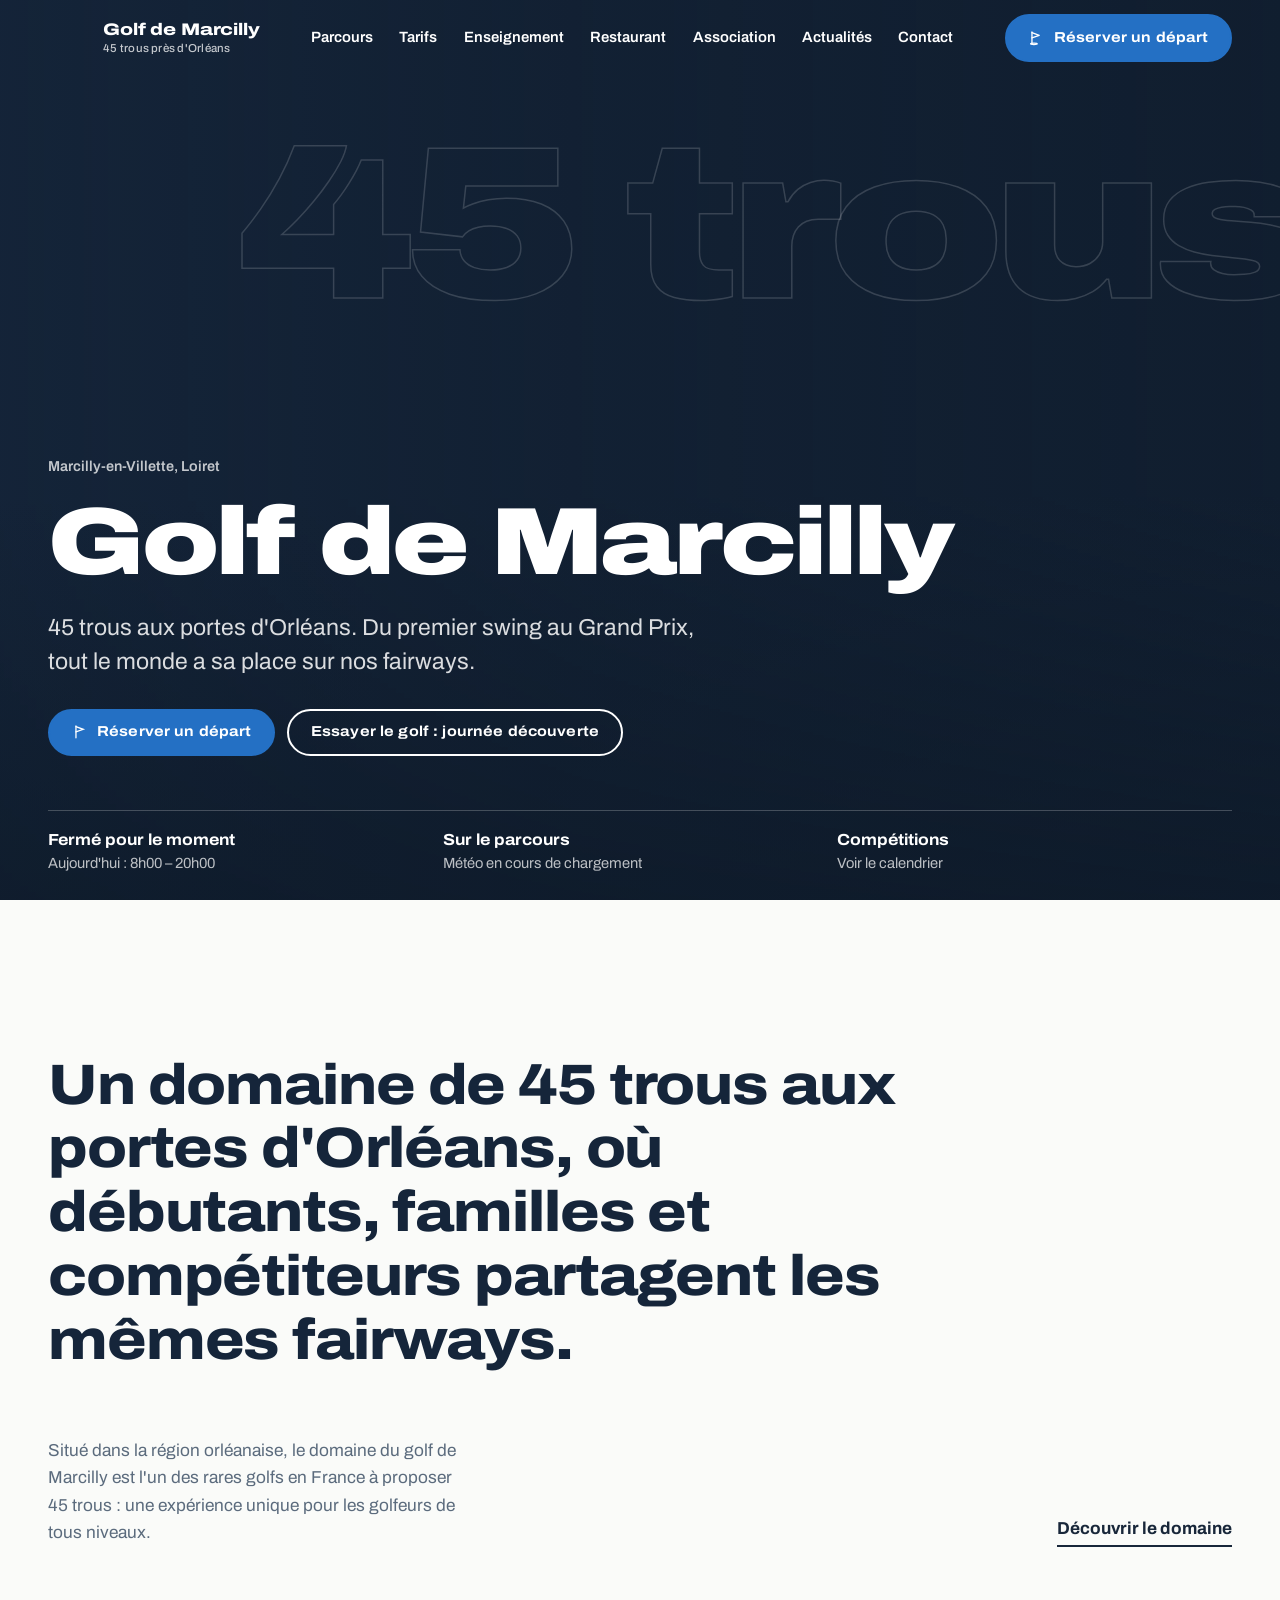
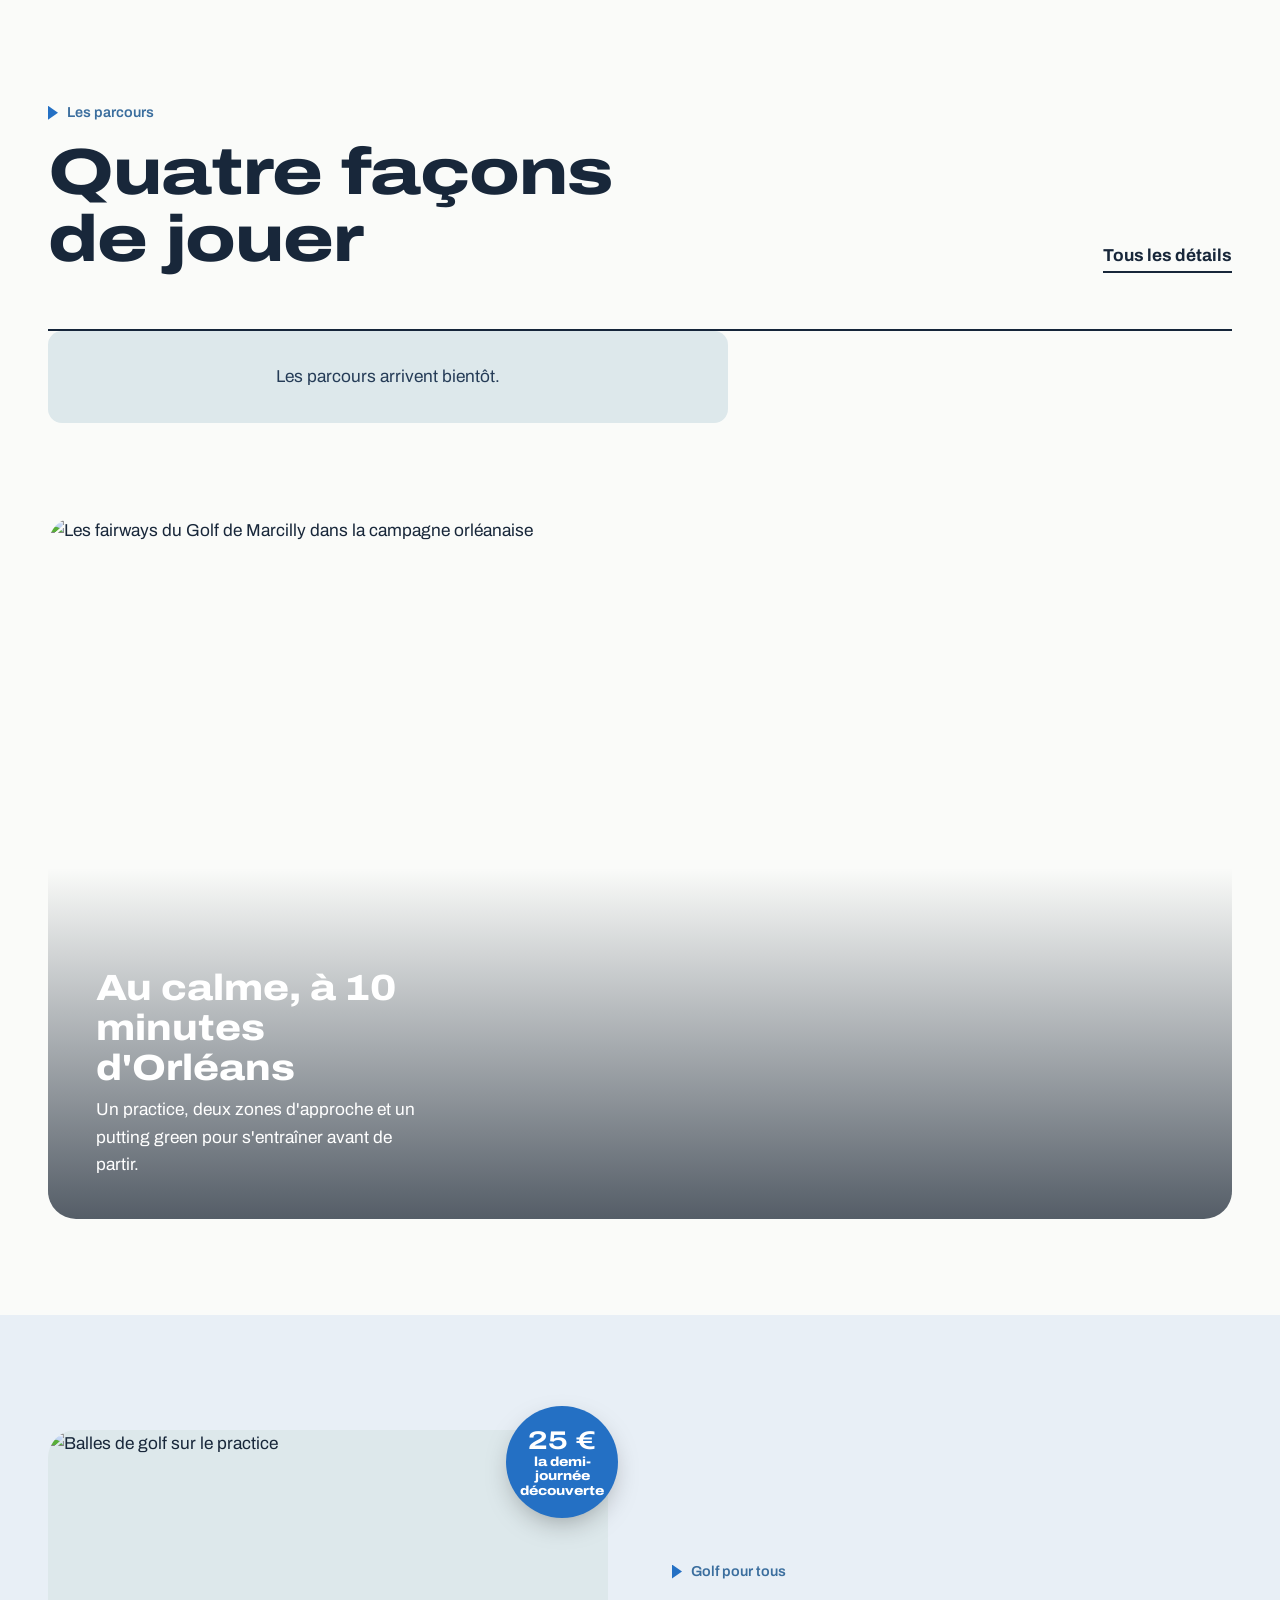
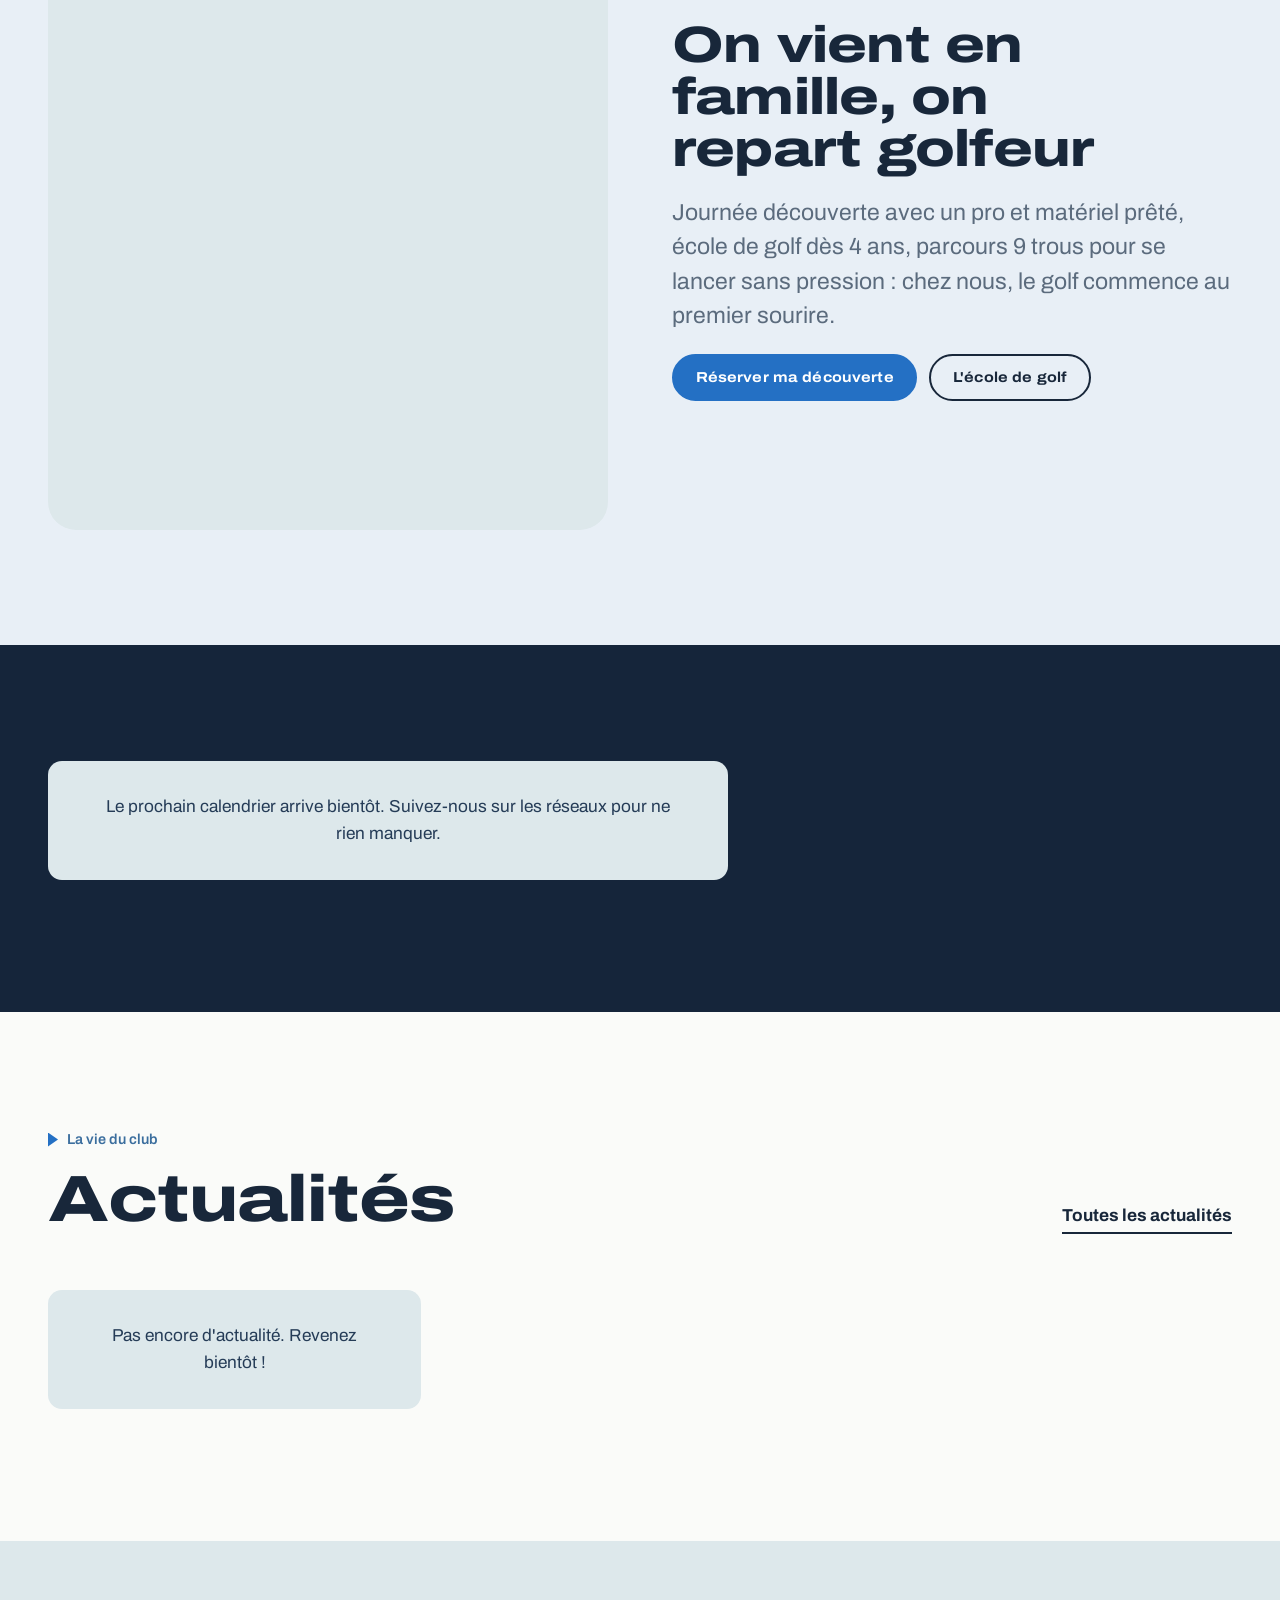
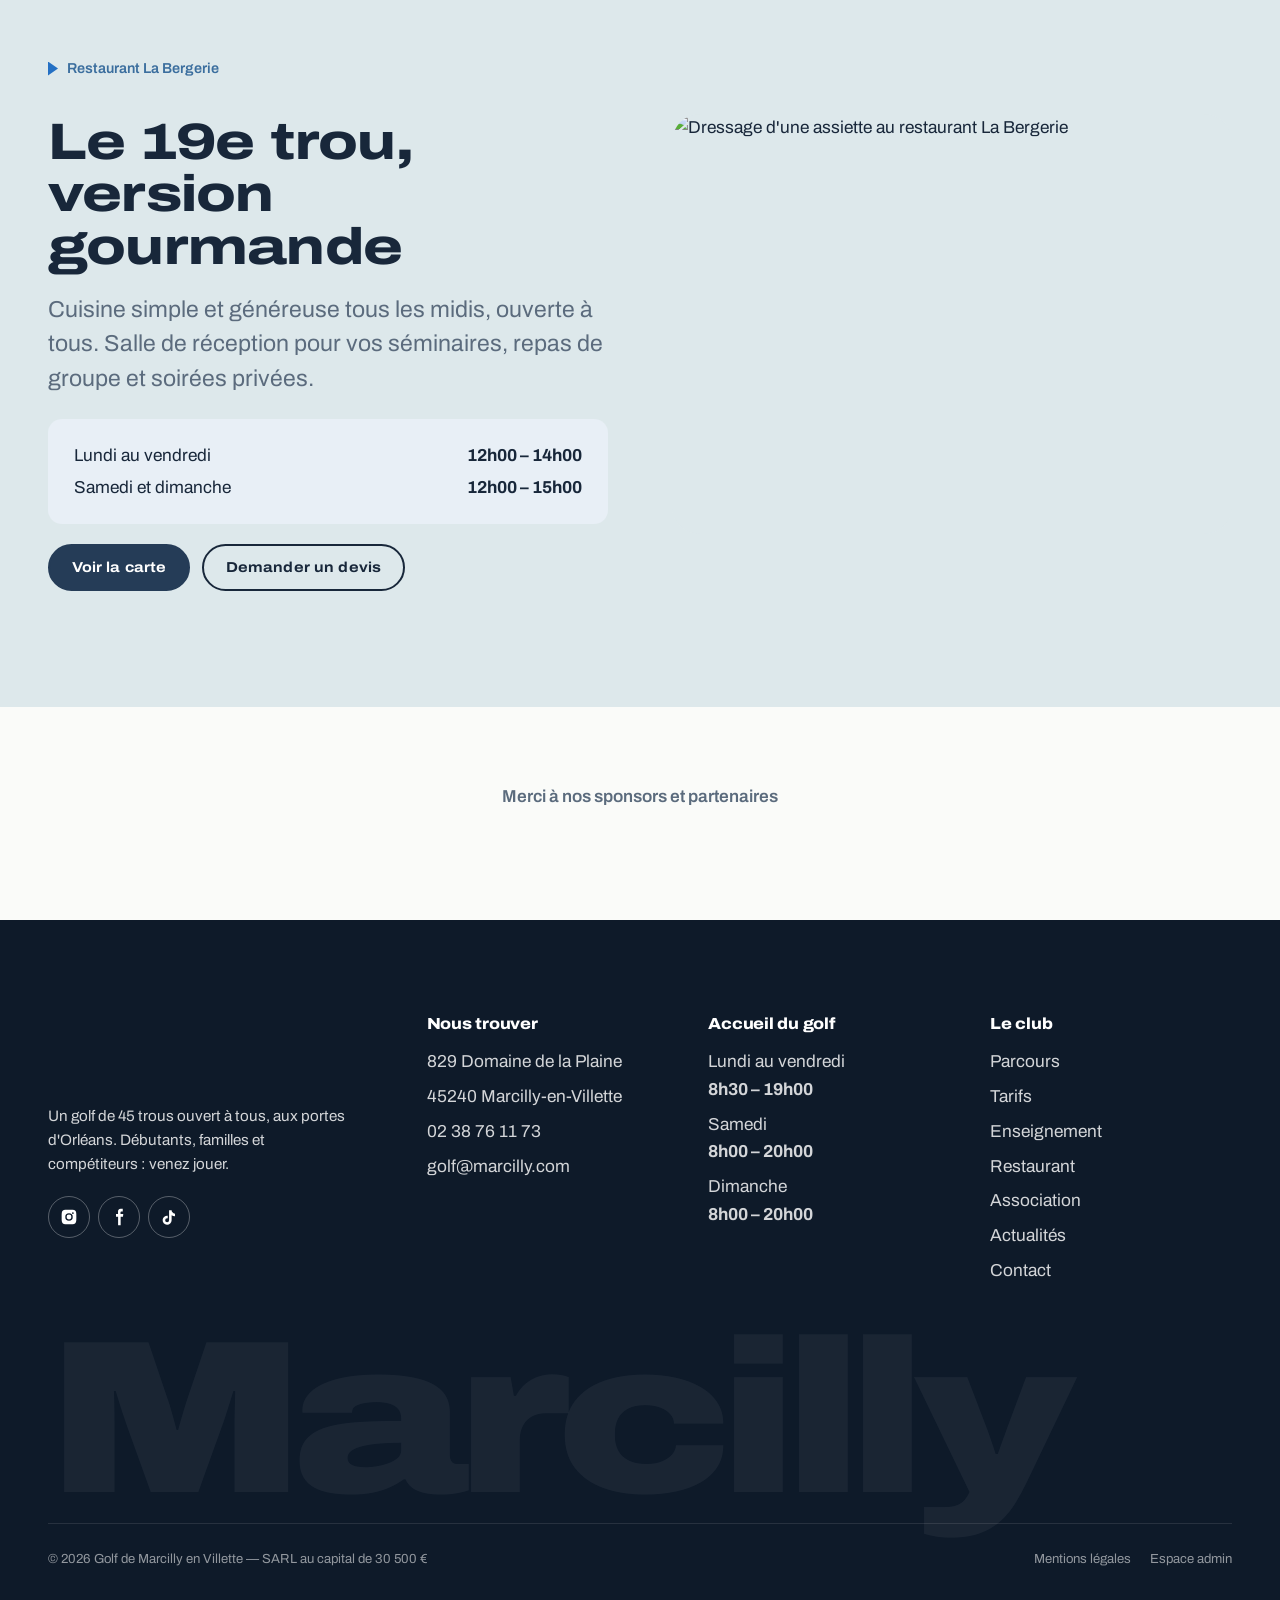
==== commit 637fa726: "Accueil : grand mot en contour remonté en haut à droite Co-Authored-By: Claude Opus 5.5 <noreply@ant" ====
--- a/index.html
+++ b/index.html
@@ -15,8 +15,8 @@
 <link rel="preconnect" href="https://fonts.gstatic.com" crossorigin>
 <link href="https://fonts.googleapis.com/css2?family=Archivo:wdth,wght@62..125,100..900&display=swap" rel="stylesheet">
 <link rel="preload" as="image" href="https://kdcflcvufukagdjycwww.supabase.co/storage/v1/object/public/marcilly-media/import/aerial-clubhouse.jpg">
-<link rel="stylesheet" href="assets/css/style.css?v=16">
-<link rel="stylesheet" href="assets/css/home2.css?v=16">
+<link rel="stylesheet" href="assets/css/style.css?v=17">
+<link rel="stylesheet" href="assets/css/home2.css?v=17">
 </head>
 <body data-page="accueil">
 <a class="skip-link" href="#main">Aller au contenu</a>
@@ -152,8 +152,8 @@
 <script src="https://cdnjs.cloudflare.com/ajax/libs/gsap/3.12.5/ScrollTrigger.min.js"></script>
 <script src="https://cdn.jsdelivr.net/npm/lenis@1.1.13/dist/lenis.min.js"></script>
 <script src="https://cdn.jsdelivr.net/npm/@supabase/supabase-js@2/dist/umd/supabase.min.js"></script>
-<script src="assets/js/config.js?v=16"></script>
-<script src="assets/js/site.js?v=16"></script>
-<script src="assets/js/home2.js?v=16"></script>
+<script src="assets/js/config.js?v=17"></script>
+<script src="assets/js/site.js?v=17"></script>
+<script src="assets/js/home2.js?v=17"></script>
 </body>
 </html>
--- a/assets/css/home2.css
+++ b/assets/css/home2.css
@@ -13,9 +13,9 @@
   linear-gradient(90deg, rgba(21,37,58,.9) 0%, rgba(21,37,58,.62) 45%, rgba(21,37,58,.38) 100%); }
 @media (max-width: 700px) { .plain__veil { background: linear-gradient(0deg, rgba(14,26,41,.85) 0%, rgba(21,37,58,.55) 55%, rgba(21,37,58,.45) 100%); } }
 .plain__dark { position: absolute; inset: 0; background: var(--navy-ink); opacity: 0; pointer-events: none; }
-.plain__word { position: absolute; right: -2vw; bottom: 26vh; font-size: clamp(5rem, 17vw, 16rem); font-weight: 900; font-variation-settings: 'wdth' 125; line-height: .8; letter-spacing: -.05em;
+.plain__word { position: absolute; right: -2vw; top: calc(var(--header-h) + 7vh); font-size: clamp(5rem, 17vw, 16rem); font-weight: 900; font-variation-settings: 'wdth' 125; line-height: .8; letter-spacing: -.05em;
   color: transparent; -webkit-text-stroke: 1.5px rgba(255,255,255,.16); white-space: nowrap; pointer-events: none; user-select: none; }
-@media (max-width: 700px) { .plain__word { bottom: auto; top: 18vh; font-size: 22vw; } }
+@media (max-width: 700px) { .plain__word { top: calc(var(--header-h) + 9vh); font-size: 24vw; } }
 /* état de départ de l'entrée (retiré si les animations sont désactivées) */
 .plain.is-pre .plain__win { clip-path: inset(30% 34% 30% 34% round 22px); }
 .plain.is-pre .plain__veil, .plain.is-pre .plain__word, .plain.is-pre .plain__content { opacity: 0; }
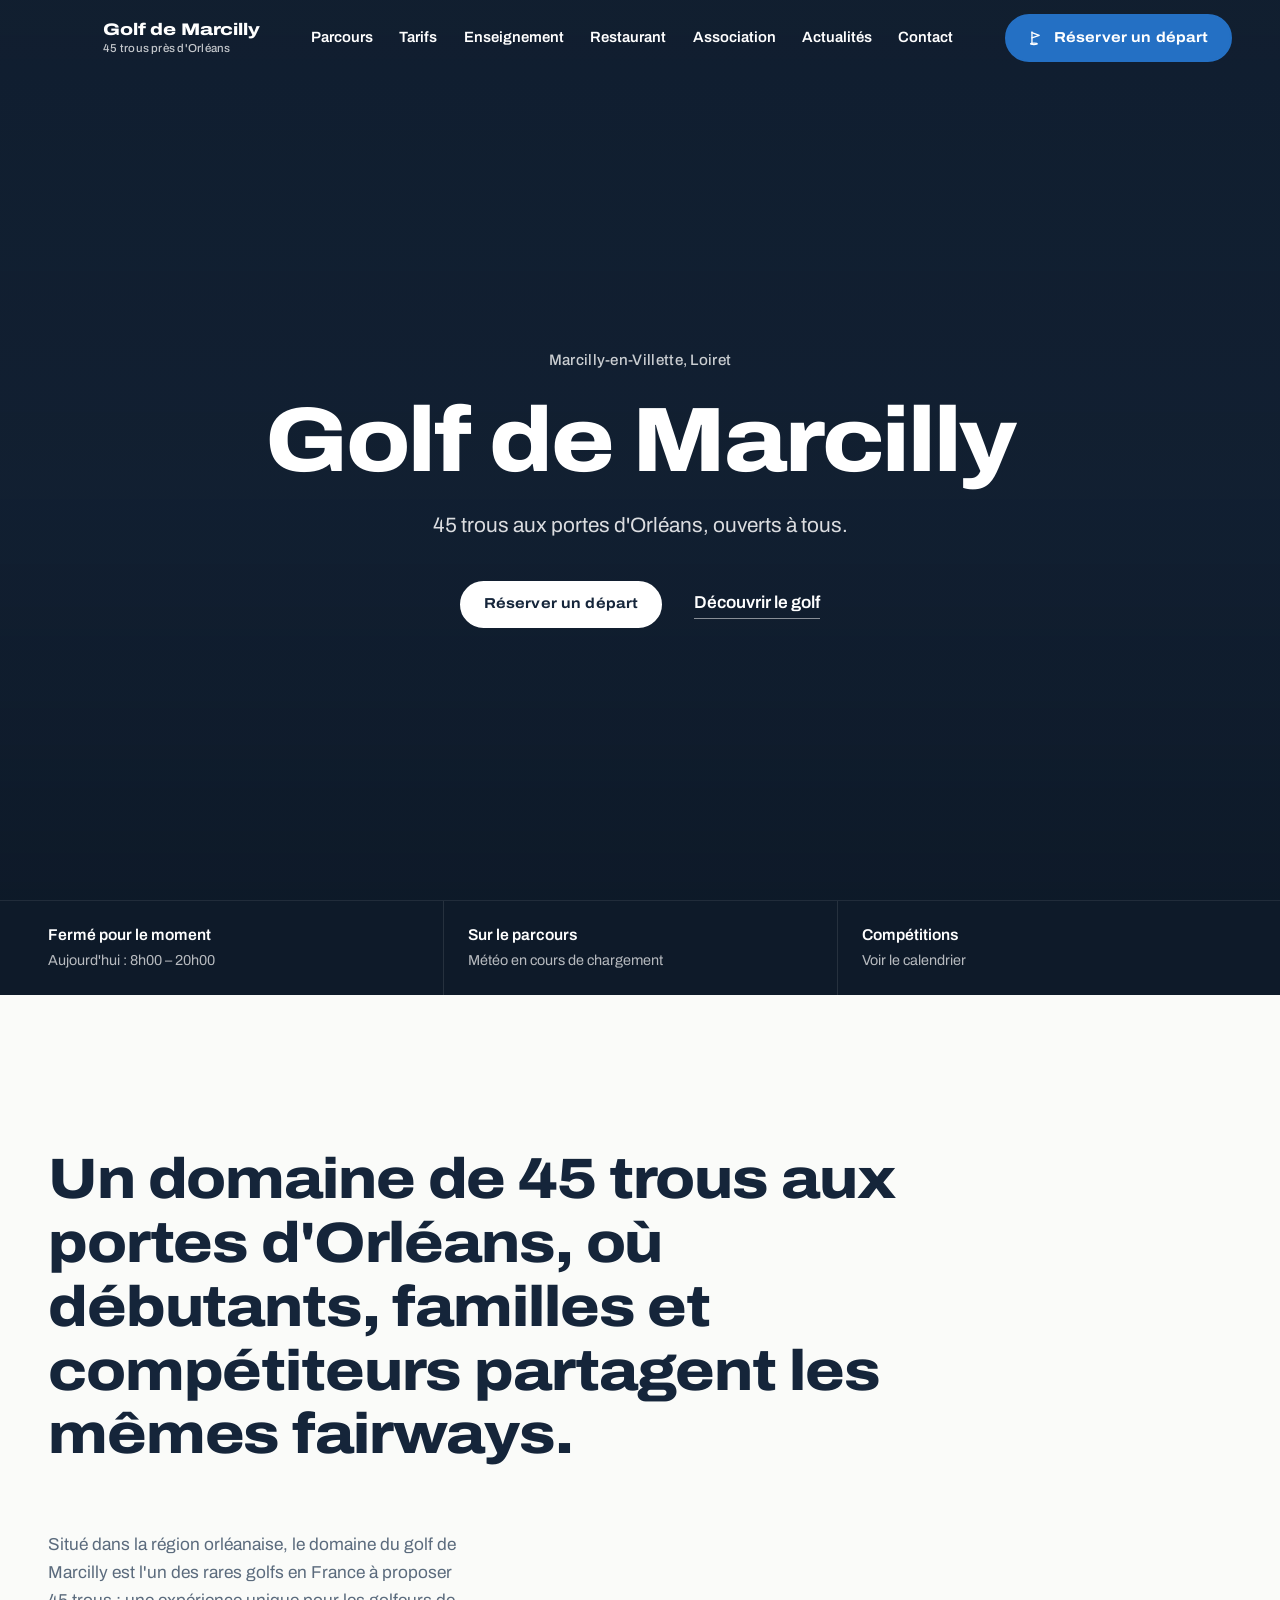
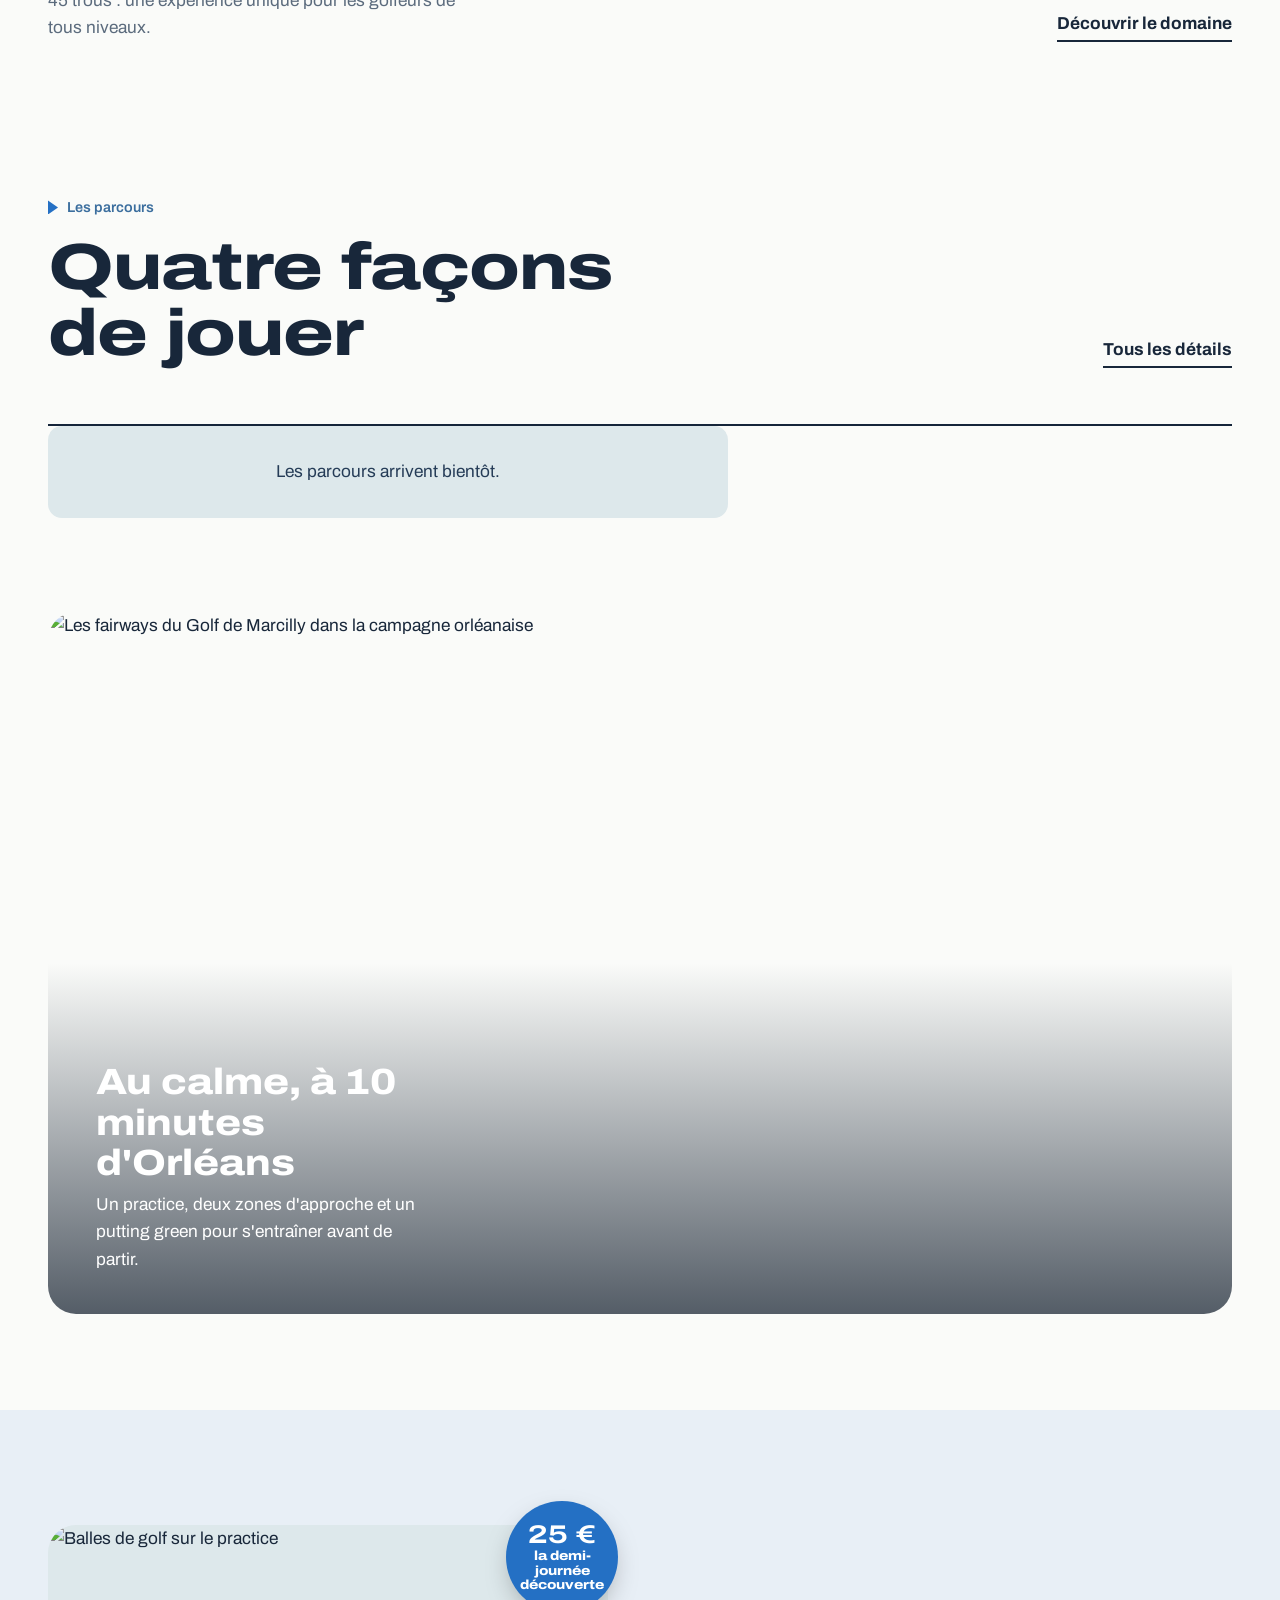
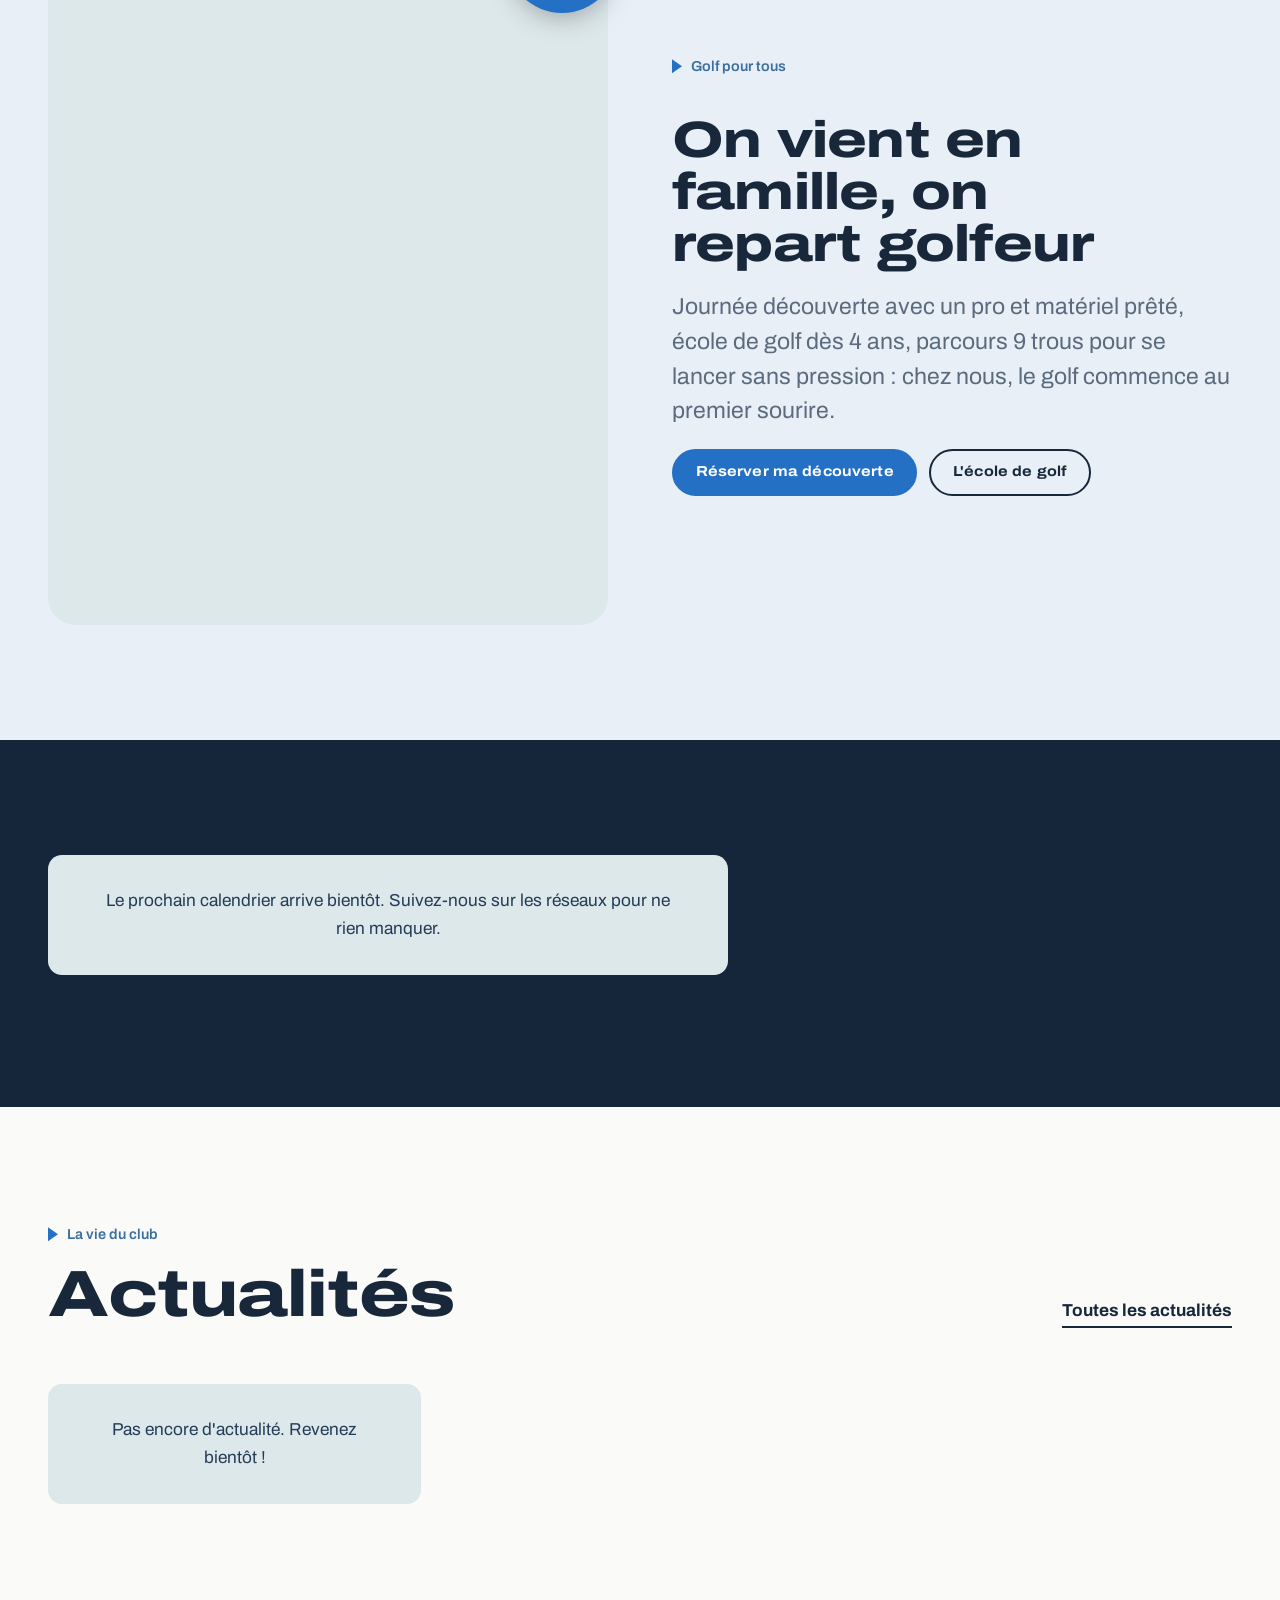
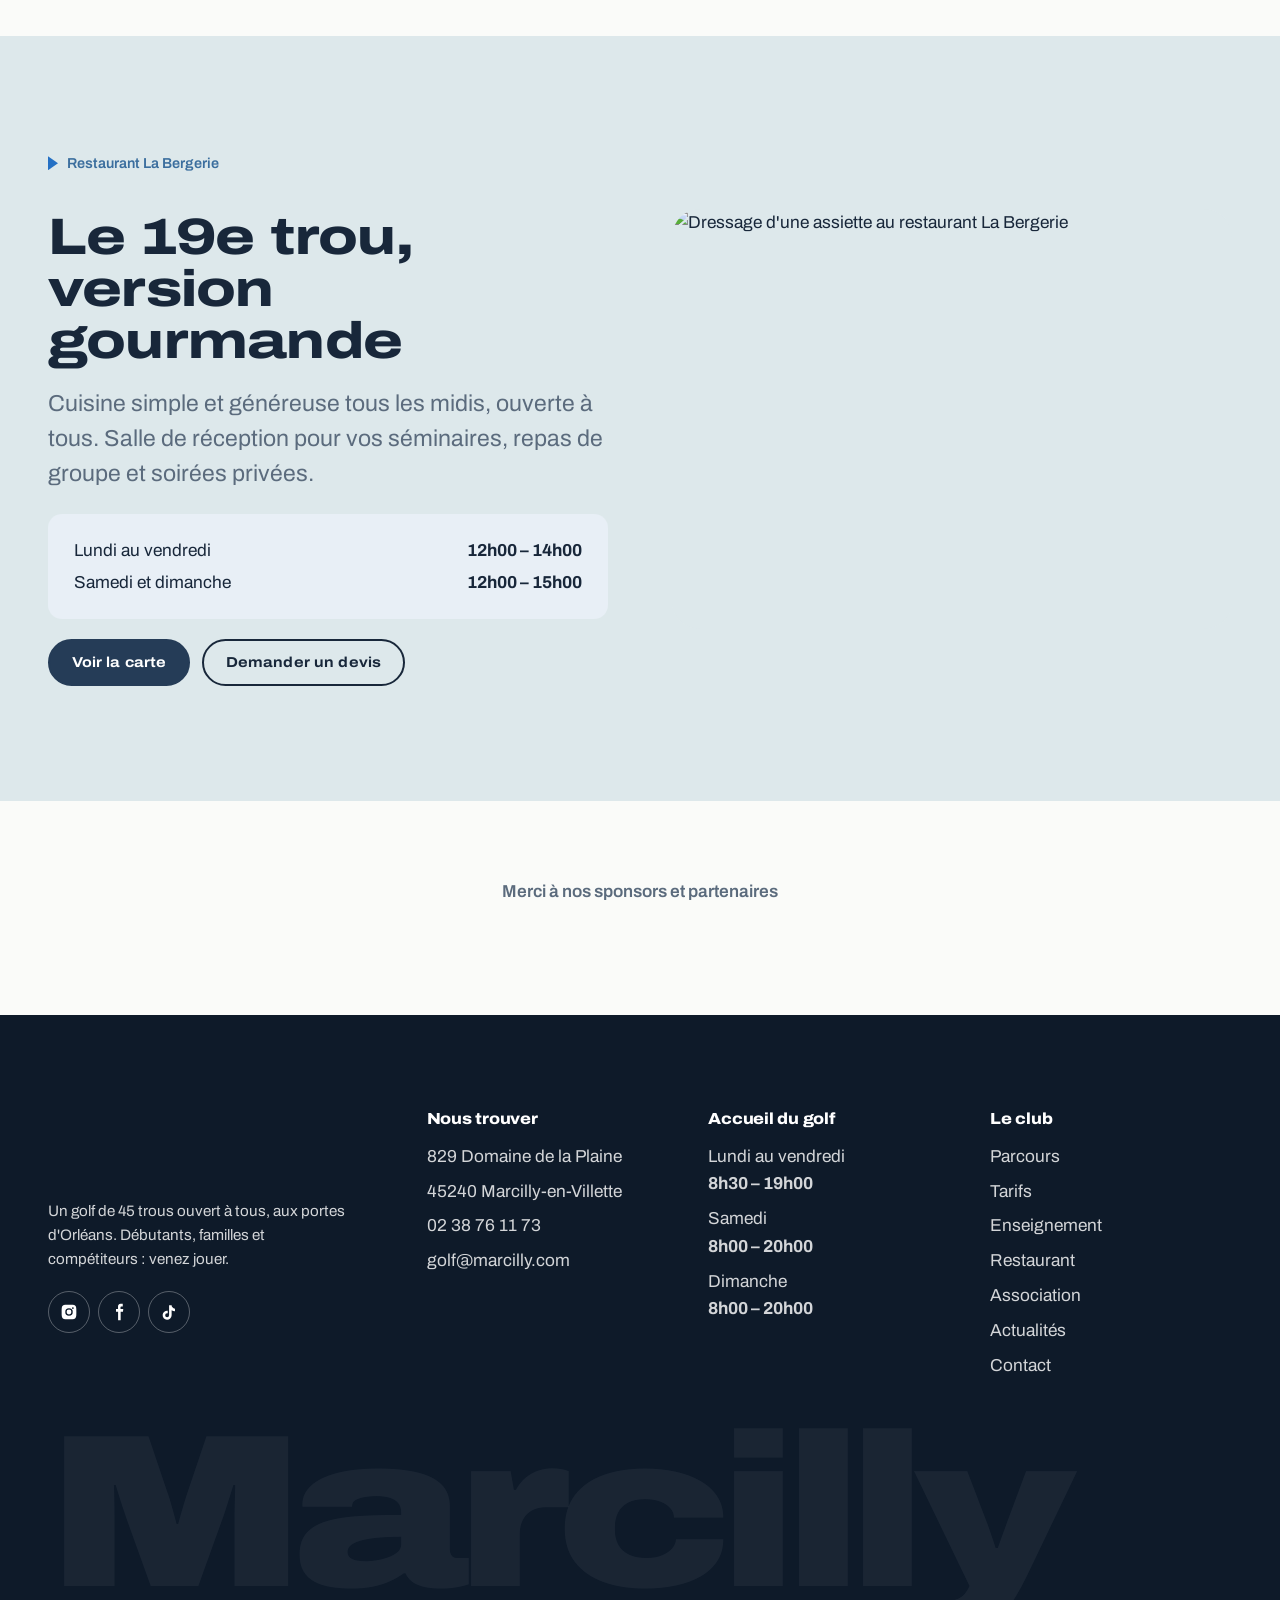
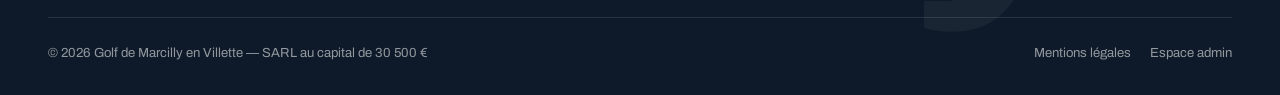
==== commit 362d4e7f: "Accueil : ouverture épurée et centrée, apparition en fondu, infos du jour sous la photo Co-Authored-" ====
--- a/index.html
+++ b/index.html
@@ -15,8 +15,8 @@
 <link rel="preconnect" href="https://fonts.gstatic.com" crossorigin>
 <link href="https://fonts.googleapis.com/css2?family=Archivo:wdth,wght@62..125,100..900&display=swap" rel="stylesheet">
 <link rel="preload" as="image" href="https://kdcflcvufukagdjycwww.supabase.co/storage/v1/object/public/marcilly-media/import/aerial-clubhouse.jpg">
-<link rel="stylesheet" href="assets/css/style.css?v=17">
-<link rel="stylesheet" href="assets/css/home2.css?v=17">
+<link rel="stylesheet" href="assets/css/style.css?v=19">
+<link rel="stylesheet" href="assets/css/home2.css?v=19">
 </head>
 <body data-page="accueil">
 <a class="skip-link" href="#main">Aller au contenu</a>
@@ -25,28 +25,28 @@
 <main id="main">
   <!-- Ouverture plein cadre -->
   <section class="plain is-pre" id="plain" data-block="accueil.hero" aria-label="Golf de Marcilly">
-    <div class="plain__win"><div class="plain__img"><img data-field="image" src="https://kdcflcvufukagdjycwww.supabase.co/storage/v1/object/public/marcilly-media/import/aerial-clubhouse.jpg" alt="Vue aérienne du club-house et du parcours du Golf de Marcilly"></div>
-      <div class="plain__veil"></div>
-      <div class="plain__dark"></div>
-    </div>
-    <div class="plain__word" aria-hidden="true">45 trous</div>
+    <div class="plain__img"><img data-field="image" src="https://kdcflcvufukagdjycwww.supabase.co/storage/v1/object/public/marcilly-media/import/aerial-clubhouse.jpg" alt="Vue aérienne du club-house et du parcours du Golf de Marcilly"></div>
+    <div class="plain__veil"></div>
+    <div class="plain__dark"></div>
     <div class="plain__content on-dark">
-      <div class="wrap">
-        <p class="plain__place">Marcilly-en-Villette, Loiret</p>
-        <h1 data-field="title">Golf de Marcilly</h1>
-        <div class="lead" data-field="body"><p>45 trous aux portes d'Orléans. Du premier swing au Grand Prix, tout le monde a sa place sur nos fairways.</p></div>
-        <div class="btn-row">
-          <a class="btn" data-set-href="links.booking" href="https://marcilly.reservations-golf.fr/" target="_blank" rel="noopener"><svg viewBox="0 0 24 24" fill="none" stroke="currentColor" stroke-width="2" stroke-linecap="round"><path d="M6 21V3"/><path d="M6 4l11 4-11 4"/></svg><span>Réserver un départ</span></a>
-          <a class="btn btn--ghost" href="tarifs.html#decouverte"><span>Essayer le golf : journée découverte</span></a>
-        </div>
-        <div class="plain__info">
-          <a href="contact.html" data-info="open"><strong>Accueil du golf</strong>Horaires sur la page contact</a>
-          <a href="parcours.html" data-info="meteo"><strong>Sur le parcours</strong>Météo en cours de chargement</a>
-          <a href="association.html#calendrier" data-info="next"><strong>Compétitions</strong>Voir le calendrier</a>
-        </div>
+      <p class="plain__place">Marcilly-en-Villette, Loiret</p>
+      <h1 data-field="title">Golf de Marcilly</h1>
+      <div class="plain__lead" data-field="body"><p>45 trous aux portes d'Orléans, ouverts à tous.</p></div>
+      <div class="plain__cta">
+        <a class="btn btn--light" data-set-href="links.booking" href="https://marcilly.reservations-golf.fr/" target="_blank" rel="noopener"><span>Réserver un départ</span></a>
+        <a class="plain__link" href="tarifs.html#decouverte">Découvrir le golf</a>
       </div>
     </div>
   </section>
+
+  <!-- Infos du jour, en bandeau discret sous la photo -->
+  <div class="today-strip" aria-label="Aujourd'hui au golf">
+    <div class="wrap today-strip__row">
+      <a href="contact.html" data-info="open"><strong>Accueil du golf</strong>Horaires sur la page contact</a>
+      <a href="parcours.html" data-info="meteo"><strong>Sur le parcours</strong>Météo en cours de chargement</a>
+      <a href="association.html#calendrier" data-info="next"><strong>Compétitions</strong>Voir le calendrier</a>
+    </div>
+  </div>
 
   <!-- Phrase d'accueil -->
   <section class="statement" data-block="accueil.intro">
@@ -152,8 +152,8 @@
 <script src="https://cdnjs.cloudflare.com/ajax/libs/gsap/3.12.5/ScrollTrigger.min.js"></script>
 <script src="https://cdn.jsdelivr.net/npm/lenis@1.1.13/dist/lenis.min.js"></script>
 <script src="https://cdn.jsdelivr.net/npm/@supabase/supabase-js@2/dist/umd/supabase.min.js"></script>
-<script src="assets/js/config.js?v=17"></script>
-<script src="assets/js/site.js?v=17"></script>
-<script src="assets/js/home2.js?v=17"></script>
+<script src="assets/js/config.js?v=19"></script>
+<script src="assets/js/site.js?v=19"></script>
+<script src="assets/js/home2.js?v=19"></script>
 </body>
 </html>
--- a/assets/css/home2.css
+++ b/assets/css/home2.css
@@ -2,33 +2,38 @@
    Accueil v2 — version sobre : la photo et la typographie d'abord
    ========================================================= */
 
-/* ---------- Ouverture plein cadre ---------- */
-.plain { position: relative; height: 100vh; height: 100svh; min-height: 560px; overflow: hidden; background: var(--navy-ink); color: #fff; }
-.plain__win { position: absolute; inset: 0; overflow: hidden; }
+/* ---------- Ouverture plein cadre : sobre et centrée ---------- */
+.plain { position: relative; height: 100vh; height: 100svh; min-height: 560px; overflow: hidden; background: var(--navy-ink); color: #fff; display: grid; place-items: center; text-align: center; }
 .plain__img { position: absolute; inset: -6% 0 0 0; will-change: transform; }
-.plain__img img { width: 100%; height: 100%; object-fit: cover; transform: scale(1.05); will-change: transform; }
-/* voile marine semi-transparent, plus dense à gauche derrière le texte (comme les pages intérieures) */
-.plain__veil { position: absolute; inset: 0; background:
-  linear-gradient(0deg, rgba(14,26,41,.72) 0%, rgba(14,26,41,0) 45%),
-  linear-gradient(90deg, rgba(21,37,58,.9) 0%, rgba(21,37,58,.62) 45%, rgba(21,37,58,.38) 100%); }
-@media (max-width: 700px) { .plain__veil { background: linear-gradient(0deg, rgba(14,26,41,.85) 0%, rgba(21,37,58,.55) 55%, rgba(21,37,58,.45) 100%); } }
+.plain__img img { width: 100%; height: 100%; object-fit: cover; will-change: transform, opacity; }
+/* voile marine semi-transparent, uniforme, un peu plus dense en bas */
+.plain__veil { position: absolute; inset: 0; background: linear-gradient(180deg, rgba(21,37,58,.42) 0%, rgba(21,37,58,.5) 55%, rgba(14,26,41,.72) 100%); }
 .plain__dark { position: absolute; inset: 0; background: var(--navy-ink); opacity: 0; pointer-events: none; }
-.plain__word { position: absolute; right: -2vw; top: calc(var(--header-h) + 7vh); font-size: clamp(5rem, 17vw, 16rem); font-weight: 900; font-variation-settings: 'wdth' 125; line-height: .8; letter-spacing: -.05em;
-  color: transparent; -webkit-text-stroke: 1.5px rgba(255,255,255,.16); white-space: nowrap; pointer-events: none; user-select: none; }
-@media (max-width: 700px) { .plain__word { top: calc(var(--header-h) + 9vh); font-size: 24vw; } }
-/* état de départ de l'entrée (retiré si les animations sont désactivées) */
-.plain.is-pre .plain__win { clip-path: inset(30% 34% 30% 34% round 22px); }
-.plain.is-pre .plain__veil, .plain.is-pre .plain__word, .plain.is-pre .plain__content { opacity: 0; }
-@media (max-aspect-ratio: 9/10) { .plain.is-pre .plain__win { clip-path: inset(32% 16% 32% 16% round 22px); } }
-.plain__content { position: absolute; left: 0; right: 0; bottom: 0; padding-bottom: 1.5rem; z-index: 1; }
-.plain__place { font-size: var(--step--1); font-weight: 600; color: rgba(255,255,255,.75); margin-bottom: 1rem; }
-.plain h1 { font-size: clamp(2.6rem, 1rem + 6.2vw, 7rem); max-width: 12ch; margin-bottom: 1.2rem; }
-.plain .lead { color: rgba(255,255,255,.85); margin-bottom: 1.8rem; }
-.plain__info { margin-top: clamp(2rem, 6vh, 3.5rem); border-top: 1px solid rgba(255,255,255,.22); display: grid; grid-template-columns: repeat(3, 1fr); }
-.plain__info > * { padding: 1rem 1.2rem 0 0; font-size: .92rem; color: rgba(255,255,255,.72); text-decoration: none; }
-.plain__info strong { display: block; color: #fff; font-size: 1rem; font-variation-settings: 'wdth' 110; }
-.plain__info a:hover strong { text-decoration: underline; text-underline-offset: 3px; }
-@media (max-width: 700px) { .plain__info { grid-template-columns: 1fr 1fr; } .plain__info > :last-child { display: none; } }
+.plain__content { position: relative; z-index: 1; padding: var(--header-h) var(--gutter) 0; max-width: 900px; }
+.plain__place { font-size: .95rem; font-weight: 500; letter-spacing: .02em; color: rgba(255,255,255,.78); margin: 0 auto 1.4rem; max-width: none; }
+.plain h1 { font-size: clamp(2.8rem, 1.4rem + 5.4vw, 6.4rem); font-weight: 800; font-variation-settings: 'wdth' 112; letter-spacing: -.025em; line-height: 1; margin: 0 auto; max-width: none; }
+.plain__lead p { font-size: clamp(1.05rem, 1rem + .4vw, 1.3rem); color: rgba(255,255,255,.85); margin: 1.4rem auto 0; max-width: 40ch; }
+.plain__cta { display: flex; flex-wrap: wrap; justify-content: center; align-items: center; gap: 1rem 2rem; margin-top: 2.4rem; }
+.plain__link { color: #fff; text-decoration: none; font-weight: 600; border-bottom: 1px solid rgba(255,255,255,.5); padding-bottom: 2px; transition: border-color .3s; }
+.plain__link:hover { border-color: #fff; }
+/* état de départ de l'entrée */
+.plain.is-pre .plain__img img { opacity: 0; }
+.plain.is-pre .plain__content > * { opacity: 0; }
+@keyframes plain-safe { to { opacity: 1; } }
+.plain.is-pre .plain__img img, .plain.is-pre .plain__content > * { animation: plain-safe .8s 3.5s forwards; }
+
+/* ---------- Bandeau des infos du jour ---------- */
+.today-strip { background: var(--navy-ink); color: rgba(255,255,255,.7); border-top: 1px solid rgba(255,255,255,.08); }
+.today-strip__row { display: grid; grid-template-columns: repeat(3, 1fr); }
+.today-strip__row > * { padding: 1.3rem 1.5rem 1.4rem 0; font-size: .9rem; text-decoration: none; color: inherit; }
+.today-strip__row > * + * { padding-left: 1.5rem; border-left: 1px solid rgba(255,255,255,.1); }
+.today-strip strong { display: block; color: #fff; font-weight: 600; font-size: .98rem; margin-bottom: .15rem; }
+.today-strip a:hover strong { text-decoration: underline; text-underline-offset: 3px; }
+@media (max-width: 700px) {
+  .today-strip__row { grid-template-columns: 1fr; }
+  .today-strip__row > * { padding: .9rem 0; }
+  .today-strip__row > * + * { padding-left: 0; border-left: 0; border-top: 1px solid rgba(255,255,255,.1); }
+}
 
 /* ---------- Phrase d'accueil ---------- */
 .statement { padding-block: clamp(5rem, 12vw, 10rem); }
@@ -70,6 +75,3 @@
 .band__frame::after { content: ''; position: absolute; inset: 0; background: linear-gradient(180deg, rgba(14,26,41,0) 50%, rgba(14,26,41,.7)); }
 .band__cap { position: absolute; left: clamp(1rem, 4vw, 3rem); bottom: clamp(1rem, 4vw, 2.5rem); color: #fff; max-width: 34ch; z-index: 1; }
 .band__cap strong { display: block; font-size: clamp(1.4rem, 1rem + 1.6vw, 2.4rem); font-weight: 800; font-variation-settings: 'wdth' 115; line-height: 1.1; margin-bottom: .5rem; }
-/* filet de sécurité : si le script ne démarre pas, tout s'affiche au bout de 4 s */
-@keyframes plain-safe { to { opacity: 1; clip-path: inset(0 0 0 0 round 0); } }
-.plain.is-pre .plain__win, .plain.is-pre .plain__veil, .plain.is-pre .plain__word, .plain.is-pre .plain__content { animation: plain-safe .6s 4s forwards; }
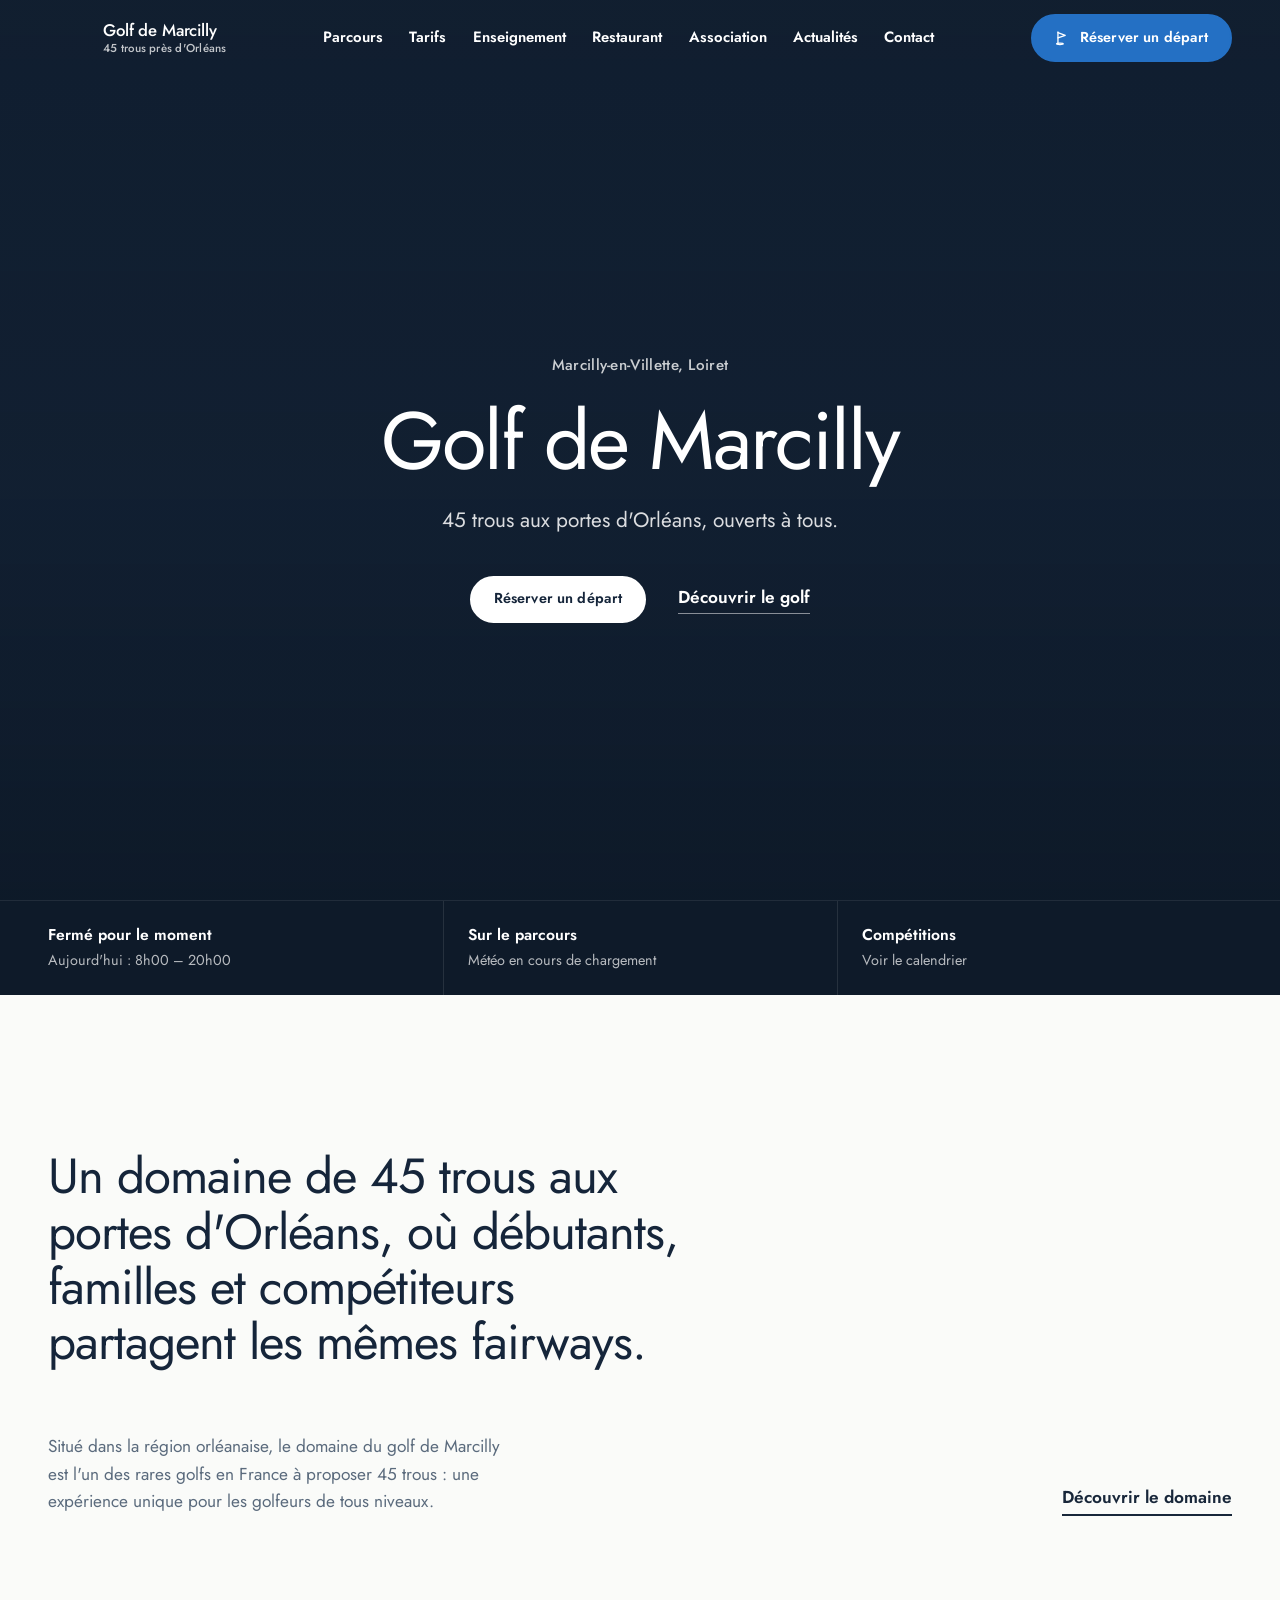
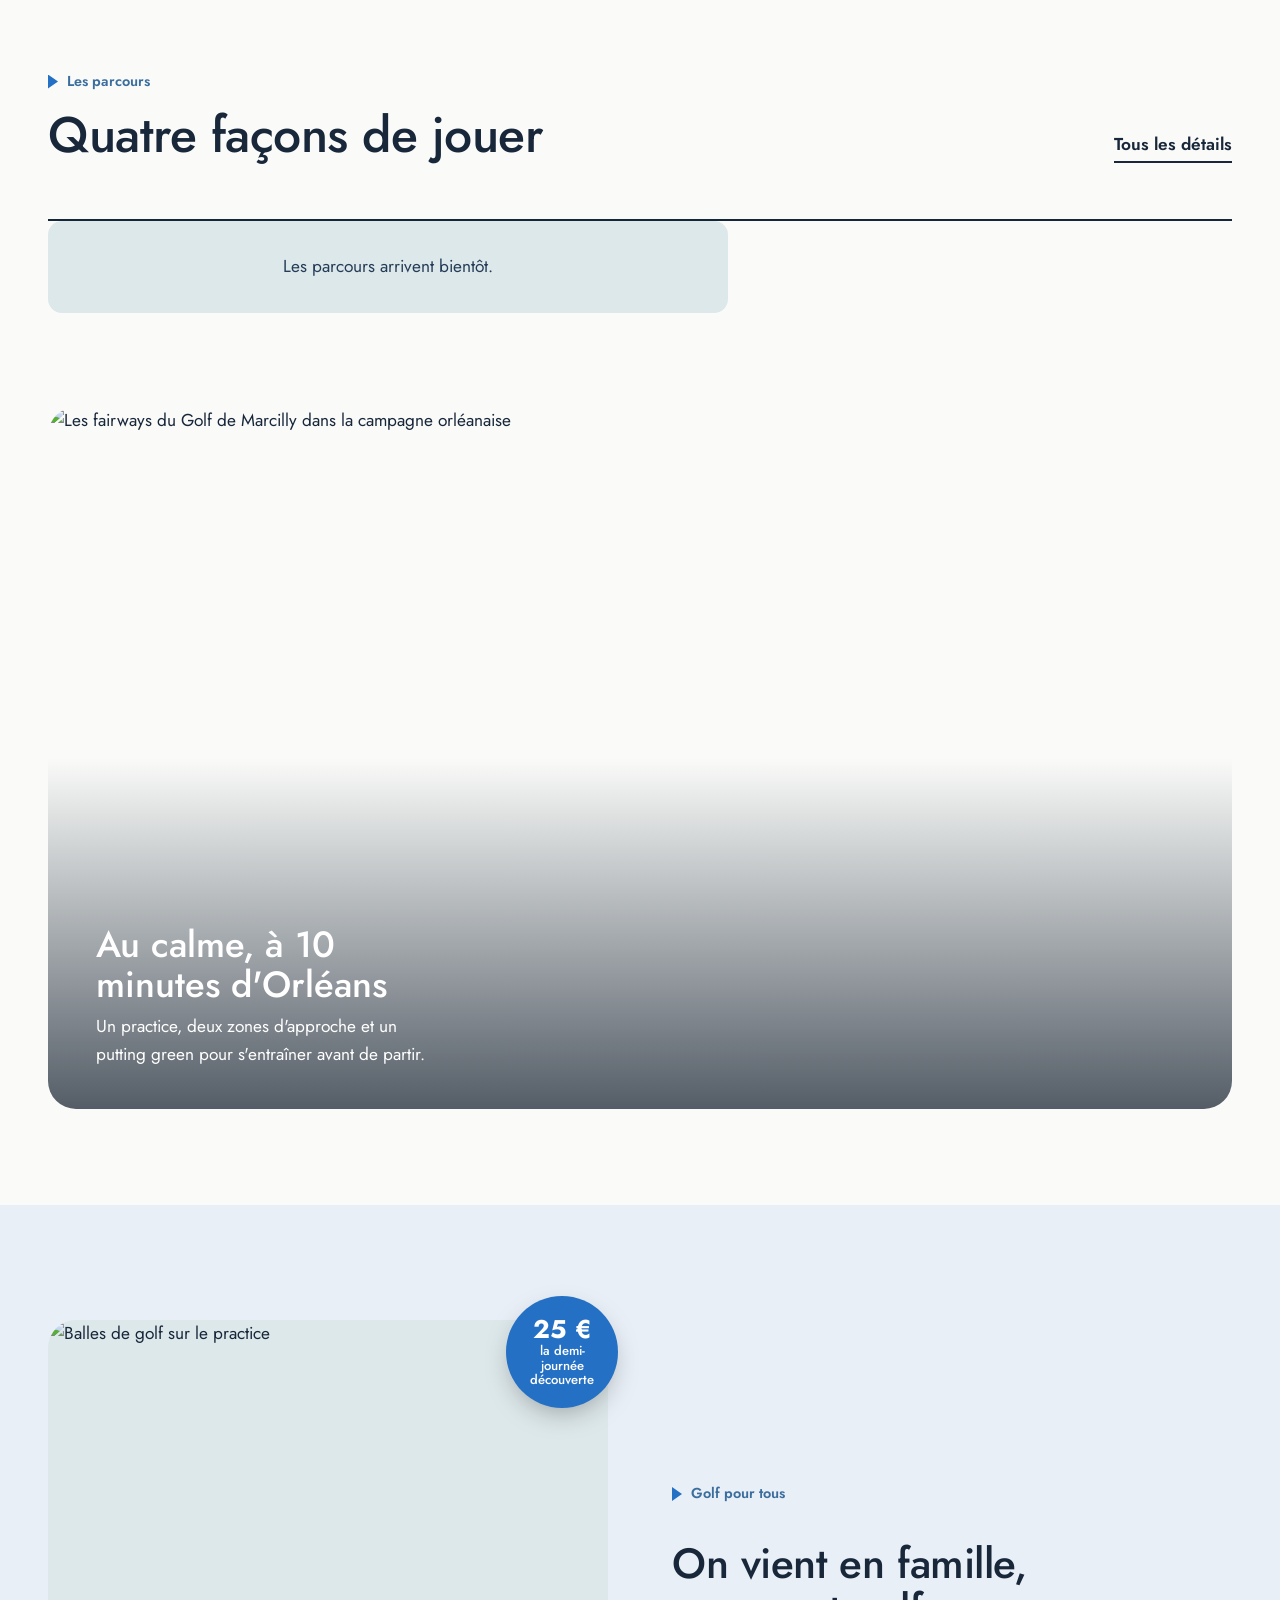
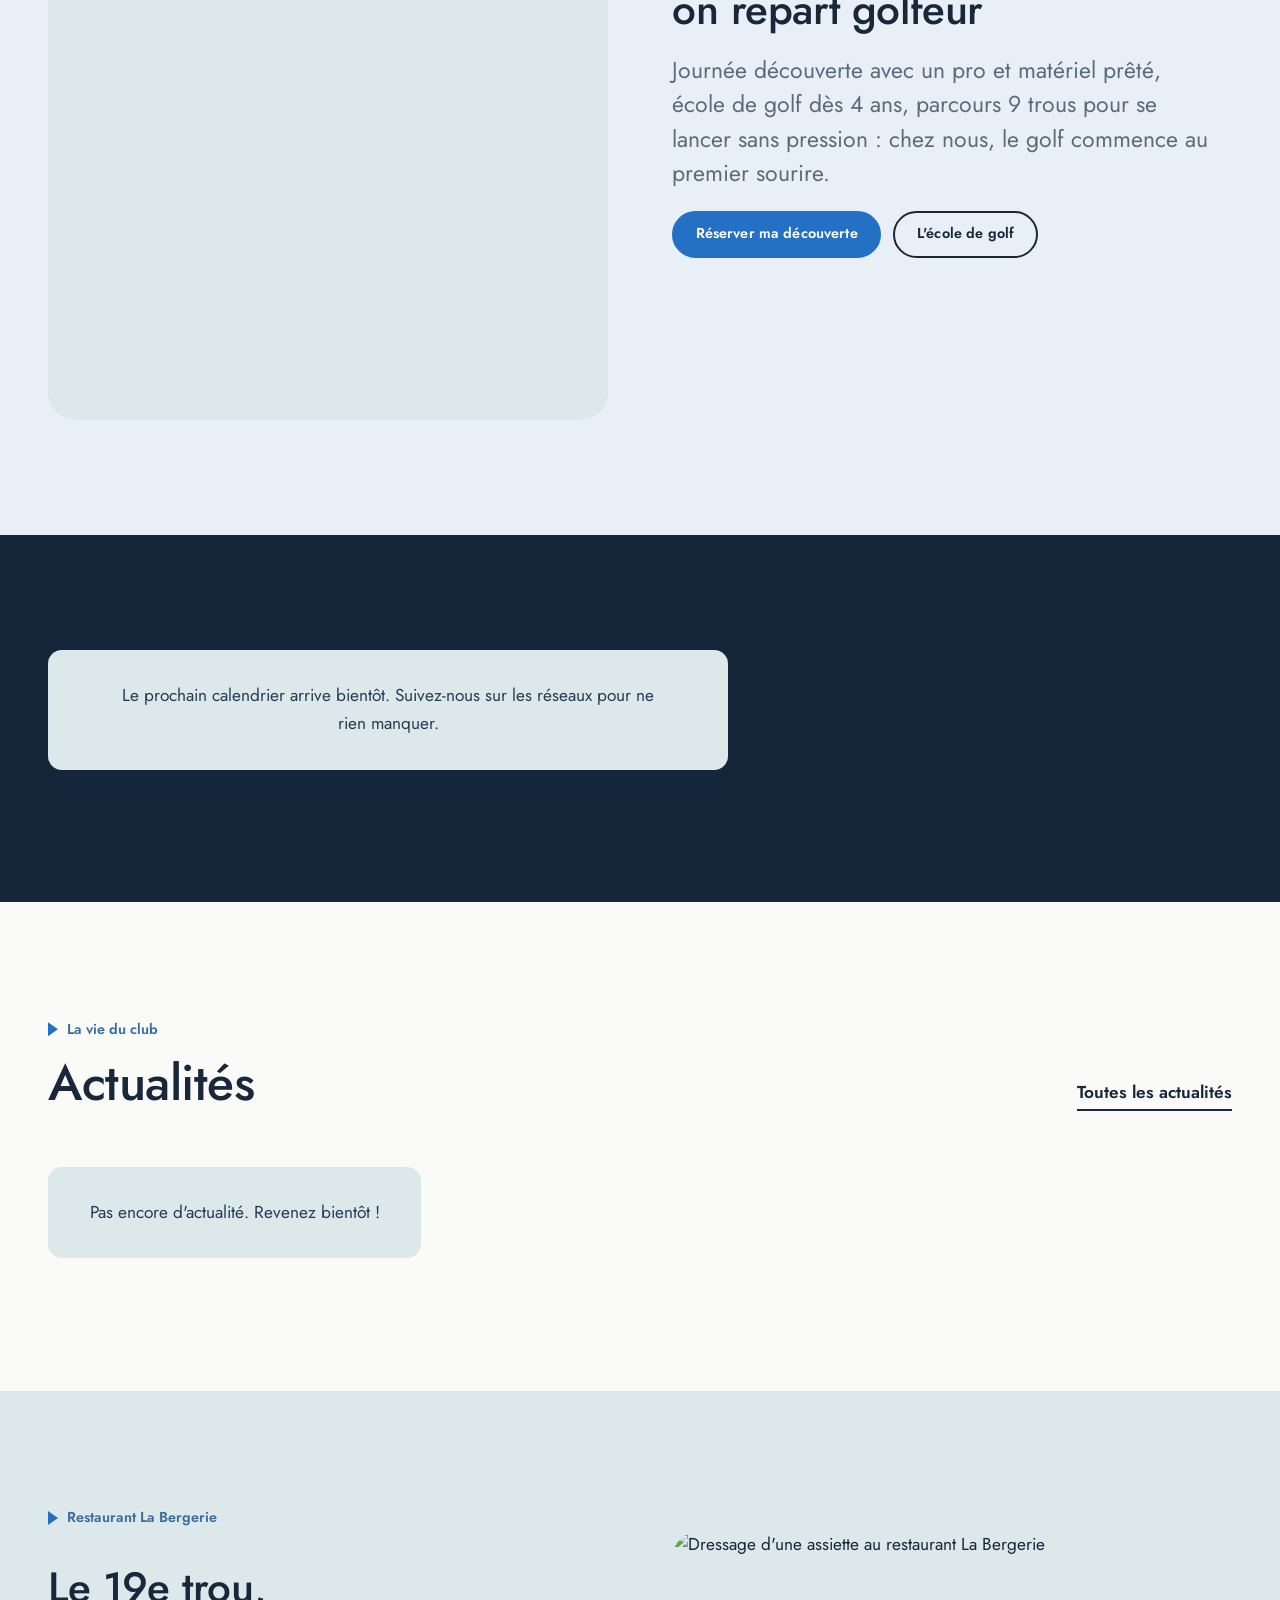
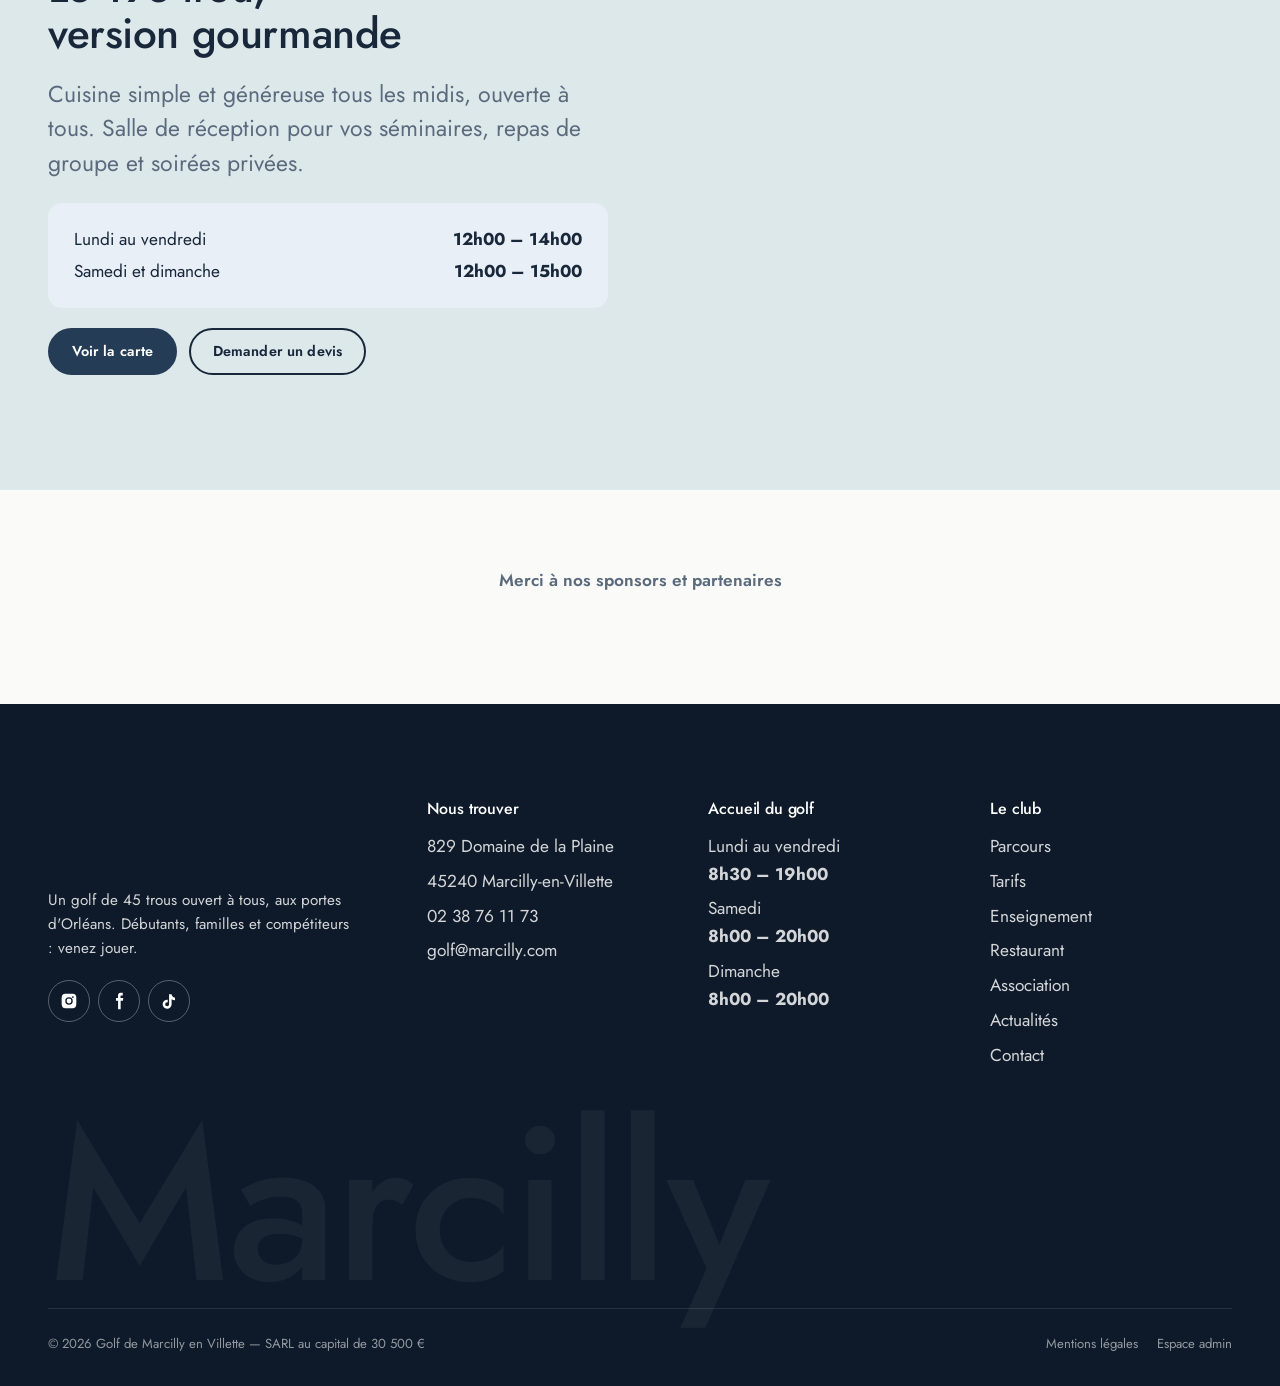
==== commit b185b977: "Typographie : Jost à la place d'Archivo, graisses et tailles de titres allégées Co-Authored-By: Clau" ====
--- a/index.html
+++ b/index.html
@@ -13,10 +13,10 @@
 <link rel="icon" href="assets/img/favicon.svg" type="image/svg+xml">
 <link rel="preconnect" href="https://fonts.googleapis.com">
 <link rel="preconnect" href="https://fonts.gstatic.com" crossorigin>
-<link href="https://fonts.googleapis.com/css2?family=Archivo:wdth,wght@62..125,100..900&display=swap" rel="stylesheet">
+<link href="https://fonts.googleapis.com/css2?family=Jost:wght@300..700&display=swap" rel="stylesheet">
 <link rel="preload" as="image" href="https://kdcflcvufukagdjycwww.supabase.co/storage/v1/object/public/marcilly-media/import/aerial-clubhouse.jpg">
-<link rel="stylesheet" href="assets/css/style.css?v=19">
-<link rel="stylesheet" href="assets/css/home2.css?v=19">
+<link rel="stylesheet" href="assets/css/style.css?v=20">
+<link rel="stylesheet" href="assets/css/home2.css?v=20">
 </head>
 <body data-page="accueil">
 <a class="skip-link" href="#main">Aller au contenu</a>
@@ -152,8 +152,8 @@
 <script src="https://cdnjs.cloudflare.com/ajax/libs/gsap/3.12.5/ScrollTrigger.min.js"></script>
 <script src="https://cdn.jsdelivr.net/npm/lenis@1.1.13/dist/lenis.min.js"></script>
 <script src="https://cdn.jsdelivr.net/npm/@supabase/supabase-js@2/dist/umd/supabase.min.js"></script>
-<script src="assets/js/config.js?v=19"></script>
-<script src="assets/js/site.js?v=19"></script>
-<script src="assets/js/home2.js?v=19"></script>
+<script src="assets/js/config.js?v=20"></script>
+<script src="assets/js/site.js?v=20"></script>
+<script src="assets/js/home2.js?v=20"></script>
 </body>
 </html>
--- a/assets/css/style.css
+++ b/assets/css/style.css
@@ -1,7 +1,7 @@
 /* =========================================================
    Golf de Marcilly — feuille de style
    Marine du club, rouge drapeau, vert fairway, ciel, sable.
-   Typo : Archivo variable (largeur 62–125) — titres très larges.
+   Typo : Jost (famille géométrique proche du Futura de l'ancien site), graisses légères.
    ========================================================= */
 :root {
   --navy: #253C57;
@@ -20,10 +20,8 @@
   --line: rgba(37, 60, 87, .14);
   --white: #fff;
 
-  --font: 'Archivo', system-ui, -apple-system, 'Segoe UI', sans-serif;
-  --wide: 'wdth' 125;
-  --narrow: 'wdth' 75;
-
+  --font: 'Jost', system-ui, -apple-system, 'Segoe UI', sans-serif;
+    
   --step--1: clamp(.84rem, .82rem + .1vw, .9rem);
   --step-0: clamp(1rem, .97rem + .15vw, 1.08rem);
   --step-1: clamp(1.2rem, 1.12rem + .4vw, 1.45rem);
@@ -48,6 +46,7 @@
 body {
   margin: 0;
   font-family: var(--font);
+  font-weight: 400;
   font-size: var(--step-0);
   line-height: 1.6;
   color: var(--ink);
@@ -64,11 +63,11 @@
 .skip-link:focus { top: 1rem; }
 
 /* ---------- Typographie ---------- */
-h1, h2, h3, h4 { margin: 0; line-height: 1.02; font-weight: 800; font-variation-settings: var(--wide); letter-spacing: -.015em; text-wrap: balance; }
-h1 { font-size: clamp(2.5rem, 1rem + 7.5vw, 9rem); font-weight: 900; letter-spacing: -.03em; overflow-wrap: break-word; hyphens: auto; }
-h2 { font-size: clamp(2.1rem, 1.2rem + 3.6vw, 5.2rem); overflow-wrap: break-word; hyphens: auto; }
+h1, h2, h3, h4 { margin: 0; line-height: 1.08; font-weight: 500; letter-spacing: -.01em; text-wrap: balance; }
+h1 { font-size: clamp(2.4rem, 1.2rem + 4.8vw, 6rem); font-weight: 500; letter-spacing: -.015em; overflow-wrap: break-word; hyphens: auto; }
+h2 { font-size: clamp(1.9rem, 1.2rem + 2.4vw, 3.6rem); overflow-wrap: break-word; hyphens: auto; }
 h3 { font-size: var(--step-2); }
-h4 { font-size: var(--step-1); font-variation-settings: 'wdth' 110; }
+h4 { font-size: var(--step-1); }
 p { margin: 0 0 1em; max-width: 68ch; text-wrap: pretty; }
 .lead { font-size: var(--step-1); line-height: 1.5; color: var(--muted); max-width: 52ch; }
 .on-dark .lead, .lead.on-dark { color: rgba(255,255,255,.78); }
@@ -96,7 +95,7 @@
 .grid-2 { display: grid; grid-template-columns: repeat(auto-fit, minmax(min(100%, 420px), 1fr)); gap: clamp(2rem, 5vw, 5rem); align-items: center; }
 .section-head { display: flex; flex-wrap: wrap; align-items: end; justify-content: space-between; gap: 1.5rem 3rem; margin-bottom: clamp(2rem, 5vw, 3.5rem); }
 .section-head h2 { max-width: 16ch; }
-.grid-2 h2 { font-size: var(--step-3); }
+.grid-2 h2 { font-size: clamp(1.8rem, 1.2rem + 1.8vw, 3rem); }
 .brand__mark { display: block; }
 .stack > * + * { margin-top: 1.25rem; }
 
@@ -106,7 +105,7 @@
   display: inline-flex; align-items: center; gap: .6rem;
   padding: .85rem 1.35rem; border-radius: 999px; border: 2px solid var(--bg);
   background: var(--bg); color: var(--fg);
-  font-weight: 700; font-size: var(--step--1); font-variation-settings: 'wdth' 112; letter-spacing: .01em;
+  font-weight: 600; font-size: var(--step--1); letter-spacing: .01em;
   text-decoration: none; cursor: pointer; line-height: 1.1;
   transition: transform .25s var(--ease), background .25s, color .25s, border-color .25s;
 }
@@ -121,13 +120,13 @@
 .btn--navy { --bg: var(--navy); }
 .btn--navy:hover { --bg: var(--navy-deep); }
 .btn-row { display: flex; flex-wrap: wrap; gap: .75rem; }
-.link-arrow { display: inline-flex; align-items: center; gap: .5rem; font-weight: 700; text-decoration: none; border-bottom: 2px solid currentColor; padding-bottom: 2px; }
+.link-arrow { display: inline-flex; align-items: center; gap: .5rem; font-weight: 600; text-decoration: none; border-bottom: 2px solid currentColor; padding-bottom: 2px; }
 .link-arrow:hover { color: var(--red); }
 
 /* ---------- Bandeau d'annonce ---------- */
 .announce { background: var(--red); color: #fff; font-size: var(--step--1); position: relative; z-index: 60; }
 .announce .wrap { display: flex; align-items: center; justify-content: center; gap: .5rem 1rem; padding-block: .55rem; flex-wrap: wrap; text-align: center; padding-right: 2.5rem; }
-.announce a { font-weight: 700; }
+.announce a { font-weight: 600; }
 .announce__close { position: absolute; right: .5rem; top: 50%; translate: 0 -50%; background: none; border: 0; color: #fff; width: 2rem; height: 2rem; cursor: pointer; font-size: 1.3rem; line-height: 1; }
 
 /* ---------- En-tête ---------- */
@@ -145,8 +144,8 @@
 .brand { display: flex; align-items: center; gap: .7rem; text-decoration: none; }
 .brand__mark { width: 44px; height: 49px; background: currentColor; -webkit-mask: var(--logo) center / contain no-repeat; mask: var(--logo) center / contain no-repeat; flex: none; transition: transform .5s var(--ease); }
 .brand:hover .brand__mark { transform: rotate(-8deg); }
-.brand__name { font-weight: 800; font-variation-settings: var(--wide); font-size: 1.05rem; line-height: 1; letter-spacing: -.01em; }
-.brand__name small { display: block; font-weight: 500; font-variation-settings: 'wdth' 100; font-size: .72rem; letter-spacing: .02em; opacity: .75; margin-top: .25rem; }
+.brand__name { font-weight: 500; font-size: 1.05rem; line-height: 1; letter-spacing: -.01em; }
+.brand__name small { display: block; font-weight: 500; font-size: .72rem; letter-spacing: .02em; opacity: .75; margin-top: .25rem; }
 .nav { display: flex; align-items: center; gap: .25rem; }
 .nav a { text-decoration: none; font-weight: 600; font-size: .93rem; padding: .5rem .7rem; border-radius: 999px; position: relative; transition: background .2s; }
 .nav a:hover { background: rgba(127, 140, 155, .14); }
@@ -169,7 +168,7 @@
 .menu-open .mobile-menu { clip-path: circle(150% at calc(100% - 3rem) 2.4rem); visibility: visible; transition: clip-path .7s var(--ease); }
 .menu-open .site-header { color: #fff !important; background: transparent !important; box-shadow: none !important; backdrop-filter: none; }
 .mobile-menu nav { display: flex; flex-direction: column; }
-.mobile-menu nav a { font-size: clamp(2rem, 9vw, 3.4rem); font-weight: 800; font-variation-settings: var(--wide); text-decoration: none; line-height: 1.15; padding: .1em 0; letter-spacing: -.02em; }
+.mobile-menu nav a { font-size: clamp(2rem, 9vw, 3.4rem); font-weight: 500; text-decoration: none; line-height: 1.15; padding: .1em 0; letter-spacing: -.02em; }
 .mobile-menu nav a:hover { color: var(--green-light); }
 .mobile-menu__foot { display: flex; flex-wrap: wrap; gap: 1rem; align-items: center; justify-content: space-between; margin-top: 2rem; }
 @media (max-width: 1080px) {
@@ -190,7 +189,7 @@
 .hero__mask { position: absolute; inset: 0; width: 100%; height: 100%; display: block; }
 .hero__photo img { will-change: transform; }
 .hero__intro { position: absolute; inset: auto 0 9vh 0; text-align: center; pointer-events: none; }
-.hero__intro p { margin: 0 auto; font-size: var(--step-1); color: rgba(255,255,255,.82); max-width: none; font-variation-settings: 'wdth' 110; }
+.hero__intro p { margin: 0 auto; font-size: var(--step-1); color: rgba(255,255,255,.82); max-width: none; }
 .hero__cue { position: absolute; left: 50%; bottom: 2.2vh; translate: -50% 0; display: flex; flex-direction: column; align-items: center; gap: .4rem; font-size: .8rem; color: rgba(255,255,255,.7); }
 .hero__cue .ball { width: 16px; height: 16px; border-radius: 50%; background: radial-gradient(circle at 35% 30%, #fff 0 35%, #dfe5ea 70%, #b8c2cc 100%); animation: cue-bounce 1.6s var(--ease) infinite; }
 @keyframes cue-bounce { 0%, 100% { transform: translateY(0); } 45% { transform: translateY(-14px); } 60% { transform: translateY(0) scaleY(.85); } }
@@ -210,11 +209,11 @@
 .playbar a::after { content: ''; position: absolute; left: 1.2rem; right: 1.2rem; bottom: 0; height: 3px; background: var(--red); transform: scaleX(0); transform-origin: left; transition: transform .4s var(--ease); }
 .playbar a:hover::after { transform: scaleX(1); }
 .playbar svg { width: 26px; height: 26px; color: var(--green-light); }
-.playbar strong { font-variation-settings: 'wdth' 115; font-size: 1.02rem; line-height: 1.2; }
+.playbar strong { font-size: 1.02rem; line-height: 1.2; }
 .playbar small { color: rgba(255,255,255,.65); font-size: .82rem; }
 .weather { border-right: 0 !important; background: var(--navy); }
 .weather__row { display: flex; align-items: center; gap: 1rem; }
-.weather__temp { font-size: 2.4rem; font-weight: 800; font-variation-settings: var(--wide); line-height: 1; }
+.weather__temp { font-size: 2.4rem; font-weight: 500; line-height: 1; }
 .weather__icon { font-size: 2rem; line-height: 1; }
 .weather__flag { display: inline-block; transform-origin: 0 100%; }
 @media (max-width: 980px) { .playbar__grid { grid-template-columns: 1fr 1fr; } .playbar .weather { grid-column: 1 / -1; } .playbar a { border-bottom: 1px solid rgba(255,255,255,.1); } }
@@ -231,12 +230,12 @@
 
 /* ---------- Tableau de score (chiffres clés) ---------- */
 .board { background: var(--navy-deep); color: #fff; border-radius: var(--radius-m); padding: clamp(1rem, 2.5vw, 1.6rem); box-shadow: 0 30px 60px -30px rgba(14,26,41,.6); border: 6px solid var(--navy); position: relative; }
-.board::before { content: 'Golf de Marcilly'; position: absolute; top: -16px; left: 50%; translate: -50% 0; background: var(--red); color: #fff; font-size: .78rem; font-weight: 700; font-variation-settings: 'wdth' 120; padding: .25rem .9rem; border-radius: 999px; white-space: nowrap; }
+.board::before { content: 'Golf de Marcilly'; position: absolute; top: -16px; left: 50%; translate: -50% 0; background: var(--red); color: #fff; font-size: .78rem; font-weight: 600; padding: .25rem .9rem; border-radius: 999px; white-space: nowrap; }
 .board__row { display: flex; align-items: center; justify-content: space-between; gap: 1rem; padding: .85rem .3rem; border-bottom: 1px dashed rgba(255,255,255,.18); }
 .board__row:last-child { border-bottom: 0; }
 .board__label { font-weight: 600; color: rgba(255,255,255,.85); }
 .board__digits { display: flex; gap: 4px; }
-.board__digits span { width: 1.45em; height: 1.75em; display: grid; place-items: center; background: #fff; color: var(--navy-deep); font-weight: 800; font-size: clamp(1.4rem, 3vw, 2rem); font-variation-settings: 'wdth' 90; border-radius: 4px; box-shadow: inset 0 -2px 0 rgba(0,0,0,.12); font-variant-numeric: tabular-nums; }
+.board__digits span { width: 1.45em; height: 1.75em; display: grid; place-items: center; background: #fff; color: var(--navy-deep); font-weight: 500; font-size: clamp(1.4rem, 3vw, 2rem); border-radius: 4px; box-shadow: inset 0 -2px 0 rgba(0,0,0,.12); font-variant-numeric: tabular-nums; }
 .board__digits span.is-red { color: var(--red); }
 
 /* ---------- Parcours (défilement horizontal) ---------- */
@@ -247,14 +246,14 @@
 .course-card__img { position: relative; overflow: hidden; }
 .course-card__img img { width: 100%; height: 100%; object-fit: cover; position: absolute; inset: 0; transform: scale(1.15); }
 .course-card__body { padding: clamp(1.5rem, 3vw, 2.6rem); display: flex; flex-direction: column; gap: 1rem; }
-.course-card h3 { font-size: clamp(2rem, 3.6vw, 3.2rem); font-weight: 900; letter-spacing: -.03em; color: var(--navy-deep); }
+.course-card h3 { font-size: clamp(2rem, 3.6vw, 3.2rem); font-weight: 500; letter-spacing: -.015em; color: var(--navy-deep); }
 .chips { display: flex; flex-wrap: wrap; gap: .45rem; }
 .chip { display: inline-flex; align-items: baseline; gap: .3rem; padding: .35rem .75rem; border-radius: 999px; background: var(--sky); font-size: .85rem; font-weight: 600; color: var(--navy); }
-.chip b { font-size: 1.05rem; font-variation-settings: var(--wide); }
+.chip b { font-size: 1.05rem; }
 .chip--green { background: var(--green-light); color: var(--green-deep); }
 .chip--red { background: #DCE9F7; color: var(--red-dark); }
 .course-card__holes { margin-top: auto; display: flex; gap: 5px; flex-wrap: wrap; }
-.course-card__holes i { width: 22px; height: 22px; border-radius: 50%; border: 2px solid var(--green); display: grid; place-items: center; font-style: normal; font-size: .62rem; font-weight: 700; color: var(--green-deep); }
+.course-card__holes i { width: 22px; height: 22px; border-radius: 50%; border: 2px solid var(--green); display: grid; place-items: center; font-style: normal; font-size: .62rem; font-weight: 600; color: var(--green-deep); }
 .courses__progress { position: absolute; left: var(--gutter); right: var(--gutter); bottom: 2rem; height: 3px; background: rgba(255,255,255,.18); border-radius: 3px; }
 .courses__progress span { position: absolute; inset: 0; background: #fff; transform-origin: left; transform: scaleX(0); border-radius: 3px; }
 @media (max-width: 760px) {
@@ -269,8 +268,8 @@
 .media-frame { position: relative; border-radius: var(--radius-l); overflow: hidden; aspect-ratio: 4 / 3; background: var(--sky); }
 .media-frame img { width: 100%; height: 100%; object-fit: cover; }
 .media-frame--tall { aspect-ratio: 4 / 5; }
-.sticker { position: absolute; width: 112px; height: 112px; border-radius: 50%; background: var(--red); color: #fff; display: grid; place-items: center; text-align: center; font-weight: 800; font-variation-settings: 'wdth' 115; font-size: .82rem; line-height: 1.1; padding: .8rem; box-shadow: 0 10px 30px -10px rgba(0,0,0,.4); animation: spin 18s linear infinite; }
-.sticker b { display: block; font-size: 1.6rem; font-variation-settings: var(--wide); }
+.sticker { position: absolute; width: 112px; height: 112px; border-radius: 50%; background: var(--red); color: #fff; display: grid; place-items: center; text-align: center; font-weight: 500; font-size: .82rem; line-height: 1.1; padding: .8rem; box-shadow: 0 10px 30px -10px rgba(0,0,0,.4); animation: spin 18s linear infinite; }
+.sticker b { display: block; font-size: 1.6rem; }
 @keyframes spin { to { rotate: 360deg; } }
 .sticker--static { animation: none; rotate: -8deg; }
 .mascot-peek { position: absolute; width: 90px; aspect-ratio: 653/728; background: var(--navy-deep); -webkit-mask: var(--logo) center / contain no-repeat; mask: var(--logo) center / contain no-repeat; }
@@ -280,11 +279,11 @@
 .event { color: var(--ink); display: grid; grid-template-columns: auto 1fr auto; gap: 1.2rem; align-items: center; padding: 1rem 1.2rem; border-radius: var(--radius-m); background: #fff; border: 1px solid var(--line); text-decoration: none; transition: border-color .25s, transform .3s var(--ease); }
 .event:hover { border-color: var(--navy); transform: translateX(6px); }
 .event__date { width: 66px; text-align: center; border-radius: 10px; background: var(--navy); color: #fff; padding: .4rem 0 .5rem; line-height: 1.05; }
-.event__date b { display: block; font-size: 1.7rem; font-weight: 800; font-variation-settings: 'wdth' 95; }
+.event__date b { display: block; font-size: 1.7rem; font-weight: 500; }
 .event__date small { font-size: .72rem; font-weight: 600; text-transform: lowercase; opacity: .85; }
-.event__title { font-weight: 700; font-variation-settings: 'wdth' 108; font-size: 1.05rem; line-height: 1.25; }
+.event__title { font-weight: 600; font-size: 1.05rem; line-height: 1.25; }
 .event__meta { color: var(--muted); font-size: .88rem; margin-top: .15rem; }
-.event__tag { font-size: .76rem; font-weight: 700; padding: .3rem .65rem; border-radius: 999px; background: var(--sky); color: var(--navy); white-space: nowrap; }
+.event__tag { font-size: .76rem; font-weight: 600; padding: .3rem .65rem; border-radius: 999px; background: var(--sky); color: var(--navy); white-space: nowrap; }
 .event__tag[data-cat="grand-prix"] { background: var(--red); color: #fff; }
 .event__tag[data-cat="classement"] { background: var(--green-light); color: var(--green-deep); }
 .event__tag[data-cat="convivial"] { background: #E3EDF7; color: #2A4F78; }
@@ -296,7 +295,7 @@
 @media (max-width: 560px) { .event { grid-template-columns: auto 1fr; } .event__tag { grid-column: 2; justify-self: start; } }
 .countdown { display: flex; gap: .6rem; margin-top: 1.4rem; }
 .countdown div { background: rgba(255,255,255,.08); border: 1px solid rgba(255,255,255,.18); border-radius: 12px; padding: .6rem .8rem; text-align: center; min-width: 74px; }
-.countdown b { display: block; font-size: 2rem; font-weight: 800; font-variation-settings: var(--wide); line-height: 1; font-variant-numeric: tabular-nums; }
+.countdown b { display: block; font-size: 2rem; font-weight: 500; line-height: 1; font-variant-numeric: tabular-nums; }
 .countdown small { font-size: .75rem; color: rgba(255,255,255,.7); }
 
 .month-filter { display: flex; gap: .4rem; flex-wrap: wrap; margin-bottom: 2rem; }
@@ -304,7 +303,7 @@
 .month-filter button[aria-pressed="true"] { background: var(--navy); border-color: var(--navy); color: #fff; }
 .month-group { margin-bottom: 2.6rem; }
 .month-group h3 { font-size: var(--step-2); margin-bottom: 1rem; color: var(--navy); display: flex; align-items: baseline; gap: .8rem; }
-.month-group h3 small { font-size: .9rem; font-weight: 600; color: var(--muted); font-variation-settings: 'wdth' 100; }
+.month-group h3 small { font-size: .9rem; font-weight: 600; color: var(--muted); }
 
 /* ---------- Actualités ---------- */
 .posts { display: grid; grid-template-columns: repeat(auto-fill, minmax(min(100%, 320px), 1fr)); gap: clamp(1rem, 2.5vw, 2rem); }
@@ -313,7 +312,7 @@
 .post__img img { width: 100%; height: 100%; object-fit: cover; transition: transform .8s var(--ease); }
 .post:hover .post__img img { transform: scale(1.06); }
 .post time { font-size: .85rem; color: var(--muted); font-weight: 600; }
-.post h3 { font-size: var(--step-1); margin: .35rem 0 .5rem; font-variation-settings: 'wdth' 112; line-height: 1.15; }
+.post h3 { font-size: var(--step-1); margin: .35rem 0 .5rem; line-height: 1.15; }
 .post:hover h3 { color: var(--red); }
 .post p { color: var(--muted); font-size: .96rem; margin: 0; }
 .post--featured { grid-column: 1 / -1; display: grid; grid-template-columns: 1.3fr 1fr; gap: clamp(1.5rem, 4vw, 3rem); align-items: center; }
@@ -335,16 +334,16 @@
 .price-block__head p { margin: 0; color: var(--muted); font-size: .92rem; }
 .price-list { display: grid; }
 .price { display: grid; grid-template-columns: 1fr auto; gap: .2rem 1.5rem; padding: 1rem 0; border-bottom: 1px solid var(--line); align-items: baseline; }
-.price__label { font-weight: 700; font-variation-settings: 'wdth' 105; }
+.price__label { font-weight: 600; }
 .price__desc { grid-column: 1; color: var(--muted); font-size: .92rem; white-space: pre-line; }
-.price__value { grid-row: 1 / span 2; grid-column: 2; font-weight: 800; font-variation-settings: var(--wide); font-size: 1.35rem; color: var(--navy); white-space: nowrap; text-align: right; }
+.price__value { grid-row: 1 / span 2; grid-column: 2; font-weight: 500; font-size: 1.35rem; color: var(--navy); white-space: nowrap; text-align: right; }
 .price.is-highlight .price__value { color: var(--red); }
-.price.is-highlight .price__label::after { content: 'Populaire'; margin-left: .6rem; font-size: .7rem; font-weight: 700; padding: .15rem .5rem; border-radius: 999px; background: var(--red); color: #fff; vertical-align: middle; font-variation-settings: 'wdth' 100; }
+.price.is-highlight .price__label::after { content: 'Populaire'; margin-left: .6rem; font-size: .7rem; font-weight: 600; padding: .15rem .5rem; border-radius: 999px; background: var(--red); color: #fff; vertical-align: middle; }
 .price-grid { display: grid; grid-template-columns: repeat(auto-fit, minmax(min(100%, 340px), 1fr)); gap: 0 clamp(2rem, 5vw, 4rem); }
 .offer-cards { display: grid; grid-template-columns: repeat(auto-fit, minmax(min(100%, 300px), 1fr)); gap: 1.2rem; }
 .offer { border-radius: var(--radius-l); padding: clamp(1.5rem, 3vw, 2.2rem); background: #fff; border: 2px solid var(--line); display: flex; flex-direction: column; gap: .8rem; position: relative; overflow: hidden; }
 .offer.is-highlight { background: var(--navy-deep); color: #fff; border-color: var(--navy-deep); }
-.offer__price { font-size: clamp(2.2rem, 1.6rem + 2.2vw, 3.6rem); white-space: nowrap; font-weight: 900; font-variation-settings: var(--wide); line-height: 1; letter-spacing: -.03em; }
+.offer__price { font-size: clamp(2.2rem, 1.6rem + 2.2vw, 3.6rem); white-space: nowrap; font-weight: 500; line-height: 1; letter-spacing: -.015em; }
 .offer h3 { font-size: var(--step-1); }
 .offer p { margin: 0; opacity: .8; }
 
@@ -354,9 +353,9 @@
 .pro__photo { height: 300px; position: relative; display: flex; align-items: end; justify-content: center; }
 .pro__photo img { max-height: 100%; width: auto; max-width: 100%; object-fit: contain; object-position: bottom; transition: transform .6s var(--ease); filter: drop-shadow(0 18px 20px rgba(14,26,41,.25)); }
 .pro:hover .pro__photo img { transform: scale(1.05) translateY(-6px); }
-.pro__name { position: absolute; top: 1rem; left: 1.2rem; right: 1.2rem; font-size: clamp(1.7rem, 3vw, 2.5rem); font-weight: 900; font-variation-settings: var(--wide); line-height: .9; color: #fff; overflow-wrap: anywhere; letter-spacing: -.04em; z-index: -1; text-transform: uppercase; opacity: .9; -webkit-text-stroke: 0; }
+.pro__name { position: absolute; top: 1rem; left: 1.2rem; right: 1.2rem; font-size: clamp(1.7rem, 3vw, 2.5rem); font-weight: 500; line-height: .9; color: #fff; overflow-wrap: anywhere; letter-spacing: -.015em; z-index: -1; text-transform: uppercase; opacity: .9; -webkit-text-stroke: 0; }
 .pro__body { background: var(--navy); color: #fff; padding: 1.3rem 1.4rem 1.5rem; display: grid; gap: .35rem; }
-.pro__body h3 { font-size: 1.3rem; font-variation-settings: 'wdth' 115; }
+.pro__body h3 { font-size: 1.3rem; }
 .pro__body small { color: var(--green-light); font-weight: 600; }
 .pro__body a { color: #fff; text-decoration: none; font-size: .95rem; display: inline-flex; gap: .5rem; align-items: center; }
 .pro__body a:hover { color: var(--green-light); }
@@ -364,12 +363,12 @@
 .juniors { display: grid; grid-template-columns: repeat(auto-fit, minmax(min(100%, 220px), 1fr)); gap: 1.2rem; }
 .junior { margin: 0; }
 .junior img { aspect-ratio: 1; object-fit: cover; width: 100%; border-radius: var(--radius-m); }
-.junior figcaption { font-weight: 700; margin-top: .6rem; font-variation-settings: 'wdth' 110; }
+.junior figcaption { font-weight: 600; margin-top: .6rem; }
 
 /* ---------- Label sportif ---------- */
 .criteria { display: grid; grid-template-columns: repeat(auto-fit, minmax(min(100%, 250px), 1fr)); gap: 1rem; counter-reset: c; }
 .criteria li { list-style: none; counter-increment: c; background: rgba(255,255,255,.06); border: 1px solid rgba(255,255,255,.14); border-radius: var(--radius-m); padding: 1.3rem; }
-.criteria li::before { content: counter(c); display: grid; place-items: center; width: 34px; height: 34px; border-radius: 50%; background: #fff; color: var(--green-deep); font-weight: 800; margin-bottom: .9rem; }
+.criteria li::before { content: counter(c); display: grid; place-items: center; width: 34px; height: 34px; border-radius: 50%; background: #fff; color: var(--green-deep); font-weight: 500; margin-bottom: .9rem; }
 .criteria h4 { font-size: 1.08rem; margin-bottom: .4rem; }
 .criteria p { margin: 0; font-size: .93rem; color: rgba(255,255,255,.78); }
 .criteria { padding: 0; margin: 0; }
@@ -391,14 +390,14 @@
 .dish { display: flex; align-items: baseline; gap: .6rem; padding: .7rem 0; border-bottom: 1px dotted rgba(37,60,87,.3); }
 .dish span { flex: 1; }
 .dish small { display: block; color: var(--muted); font-size: .85rem; }
-.dish b { white-space: nowrap; font-variation-settings: 'wdth' 110; color: var(--navy); }
+.dish b { white-space: nowrap; color: var(--navy); }
 .group-menus { display: grid; grid-template-columns: repeat(auto-fit, minmax(min(100%, 260px), 1fr)); gap: 1.2rem; }
 .group-menu { background: var(--paper); color: var(--ink); border-radius: var(--radius-l); padding: 1.8rem; display: flex; flex-direction: column; gap: .7rem; }
 .group-menu.is-highlight { outline: 3px solid var(--red); }
 .group-menu h3 { font-size: var(--step-1); }
 .group-menu .offer__price { font-size: clamp(1.8rem, 1.4rem + 1.2vw, 2.4rem); color: var(--red); }
 .group-menu ul { margin: 0; padding: 0; list-style: none; display: grid; gap: .6rem; font-size: .93rem; }
-.group-menu li b { display: block; font-size: .8rem; color: var(--green); font-variation-settings: 'wdth' 110; }
+.group-menu li b { display: block; font-size: .8rem; color: var(--green); }
 .hours-card { display: grid; gap: .3rem; padding: 1.4rem 1.6rem; border-radius: var(--radius-m); background: var(--sand); }
 .hours-card div { display: flex; justify-content: space-between; gap: 1rem; }
 
@@ -426,7 +425,7 @@
 .page-hero__bg { position: absolute; inset: 0; opacity: .35; }
 .page-hero__bg img { width: 100%; height: 100%; object-fit: cover; }
 .page-hero__bg::after { content: ''; position: absolute; inset: 0; background: linear-gradient(90deg, var(--navy-deep) 15%, rgba(21,37,58,.4) 100%); }
-.page-hero__word { position: absolute; right: -2vw; bottom: -0.2em; font-size: clamp(6rem, 22vw, 20rem); font-weight: 900; font-variation-settings: var(--wide); line-height: .8; color: transparent; -webkit-text-stroke: 1.5px rgba(255,255,255,.14); white-space: nowrap; letter-spacing: -.05em; pointer-events: none; }
+.page-hero__word { position: absolute; right: -2vw; bottom: -0.2em; font-size: clamp(6rem, 22vw, 20rem); font-weight: 500; line-height: .8; color: transparent; -webkit-text-stroke: 1.5px rgba(255,255,255,.14); white-space: nowrap; letter-spacing: -.015em; pointer-events: none; }
 .page-hero .btn-row { margin-top: 2rem; position: relative; z-index: 1; }
 
 /* ---------- Pied de page ---------- */
@@ -442,7 +441,7 @@
 .socials a { width: 42px; height: 42px; border-radius: 50%; border: 1.5px solid rgba(255,255,255,.3); display: grid; place-items: center; transition: background .2s, border-color .2s; }
 .socials a:hover { background: var(--red); border-color: var(--red); }
 .socials svg { width: 18px; height: 18px; fill: #fff; }
-.footer-giant { font-size: clamp(4rem, 17vw, 16rem); font-weight: 900; font-variation-settings: var(--wide); letter-spacing: -.05em; line-height: .8; color: rgba(255,255,255,.05); margin: 3rem 0 1rem; white-space: nowrap; user-select: none; }
+.footer-giant { font-size: clamp(4rem, 17vw, 16rem); font-weight: 500; letter-spacing: -.015em; line-height: .8; color: rgba(255,255,255,.05); margin: 3rem 0 1rem; white-space: nowrap; user-select: none; }
 .footer-bottom { display: flex; flex-wrap: wrap; justify-content: space-between; gap: 1rem; font-size: .82rem; color: rgba(255,255,255,.55); border-top: 1px solid rgba(255,255,255,.1); padding-top: 1.5rem; }
 .footer-bottom nav { display: flex; gap: 1.2rem; flex-wrap: wrap; }
 @media (max-width: 900px) { .footer-top { grid-template-columns: 1fr 1fr; } .footer-brand { grid-column: 1 / -1; } }
@@ -453,7 +452,7 @@
 .info-list { display: grid; gap: 1.2rem; }
 .info-list div { display: grid; grid-template-columns: 28px 1fr; gap: .8rem; align-items: start; }
 .info-list svg { width: 24px; height: 24px; color: var(--red); margin-top: .15rem; }
-.info-list a { font-weight: 700; text-decoration: none; }
+.info-list a { font-weight: 600; text-decoration: none; }
 .info-list a:hover { color: var(--red); }
 .empty { padding: 2rem; border-radius: var(--radius-m); background: var(--sky); color: var(--navy); text-align: center; }
 .skeleton { border-radius: var(--radius-m); background: linear-gradient(90deg, var(--sky), #eef3f5, var(--sky)); background-size: 200% 100%; animation: sk 1.4s infinite; min-height: 80px; }
--- a/assets/css/home2.css
+++ b/assets/css/home2.css
@@ -11,7 +11,7 @@
 .plain__dark { position: absolute; inset: 0; background: var(--navy-ink); opacity: 0; pointer-events: none; }
 .plain__content { position: relative; z-index: 1; padding: var(--header-h) var(--gutter) 0; max-width: 900px; }
 .plain__place { font-size: .95rem; font-weight: 500; letter-spacing: .02em; color: rgba(255,255,255,.78); margin: 0 auto 1.4rem; max-width: none; }
-.plain h1 { font-size: clamp(2.8rem, 1.4rem + 5.4vw, 6.4rem); font-weight: 800; font-variation-settings: 'wdth' 112; letter-spacing: -.025em; line-height: 1; margin: 0 auto; max-width: none; }
+.plain h1 { font-size: clamp(2.6rem, 1.4rem + 4.6vw, 5.6rem); font-weight: 400; letter-spacing: -.025em; line-height: 1; margin: 0 auto; max-width: none; }
 .plain__lead p { font-size: clamp(1.05rem, 1rem + .4vw, 1.3rem); color: rgba(255,255,255,.85); margin: 1.4rem auto 0; max-width: 40ch; }
 .plain__cta { display: flex; flex-wrap: wrap; justify-content: center; align-items: center; gap: 1rem 2rem; margin-top: 2.4rem; }
 .plain__link { color: #fff; text-decoration: none; font-weight: 600; border-bottom: 1px solid rgba(255,255,255,.5); padding-bottom: 2px; transition: border-color .3s; }
@@ -37,7 +37,7 @@
 
 /* ---------- Phrase d'accueil ---------- */
 .statement { padding-block: clamp(5rem, 12vw, 10rem); }
-.statement__text { font-size: clamp(1.8rem, 1rem + 3.2vw, 4rem); font-weight: 800; font-variation-settings: 'wdth' 112; line-height: 1.12; letter-spacing: -.02em; max-width: 22ch; margin: 0; color: var(--navy-deep); }
+.statement__text { font-size: clamp(1.7rem, 1rem + 2.6vw, 3.4rem); font-weight: 400; line-height: 1.12; letter-spacing: -.02em; max-width: 22ch; margin: 0; color: var(--navy-deep); }
 .statement__text .wd { opacity: .16; }
 .no-motion .statement__text .wd { opacity: 1; }
 .statement__foot { display: flex; flex-wrap: wrap; gap: 1.5rem 3rem; align-items: end; justify-content: space-between; margin-top: clamp(2.5rem, 5vw, 4rem); }
@@ -46,9 +46,9 @@
 /* ---------- Parcours en liste ---------- */
 .clist { border-top: 2px solid var(--navy-deep); }
 .crow { display: grid; grid-template-columns: 5.5rem 1fr auto auto; gap: 1rem 2rem; align-items: center; padding: 1.6rem 0; border-bottom: 1px solid var(--line); text-decoration: none; color: var(--ink); position: relative; }
-.crow__holes { font-size: clamp(2.2rem, 1.5rem + 2vw, 3.4rem); font-weight: 900; font-variation-settings: 'wdth' 125; line-height: 1; color: var(--green); letter-spacing: -.04em; }
-.crow__name { font-size: clamp(1.4rem, 1rem + 1.6vw, 2.4rem); font-weight: 800; font-variation-settings: 'wdth' 118; line-height: 1.05; letter-spacing: -.02em; transition: transform .45s var(--ease), color .3s; }
-.crow__name small { display: block; font-size: .95rem; font-weight: 500; font-variation-settings: 'wdth' 100; color: var(--muted); letter-spacing: 0; margin-top: .35rem; }
+.crow__holes { font-size: clamp(2.2rem, 1.5rem + 2vw, 3.4rem); font-weight: 500; line-height: 1; color: var(--green); letter-spacing: -.015em; }
+.crow__name { font-size: clamp(1.4rem, 1rem + 1.6vw, 2.4rem); font-weight: 500; line-height: 1.05; letter-spacing: -.02em; transition: transform .45s var(--ease), color .3s; }
+.crow__name small { display: block; font-size: .95rem; font-weight: 500; color: var(--muted); letter-spacing: 0; margin-top: .35rem; }
 .crow__meta { color: var(--muted); font-size: .95rem; text-align: right; white-space: nowrap; }
 .crow__go { width: 46px; height: 46px; border-radius: 50%; border: 2px solid var(--navy-deep); display: grid; place-items: center; transition: background .3s, color .3s; }
 .crow__go svg { width: 18px; height: 18px; }
@@ -74,4 +74,4 @@
 .band__frame img { width: 100%; height: 100%; object-fit: cover; }
 .band__frame::after { content: ''; position: absolute; inset: 0; background: linear-gradient(180deg, rgba(14,26,41,0) 50%, rgba(14,26,41,.7)); }
 .band__cap { position: absolute; left: clamp(1rem, 4vw, 3rem); bottom: clamp(1rem, 4vw, 2.5rem); color: #fff; max-width: 34ch; z-index: 1; }
-.band__cap strong { display: block; font-size: clamp(1.4rem, 1rem + 1.6vw, 2.4rem); font-weight: 800; font-variation-settings: 'wdth' 115; line-height: 1.1; margin-bottom: .5rem; }
+.band__cap strong { display: block; font-size: clamp(1.4rem, 1rem + 1.6vw, 2.4rem); font-weight: 500; line-height: 1.1; margin-bottom: .5rem; }
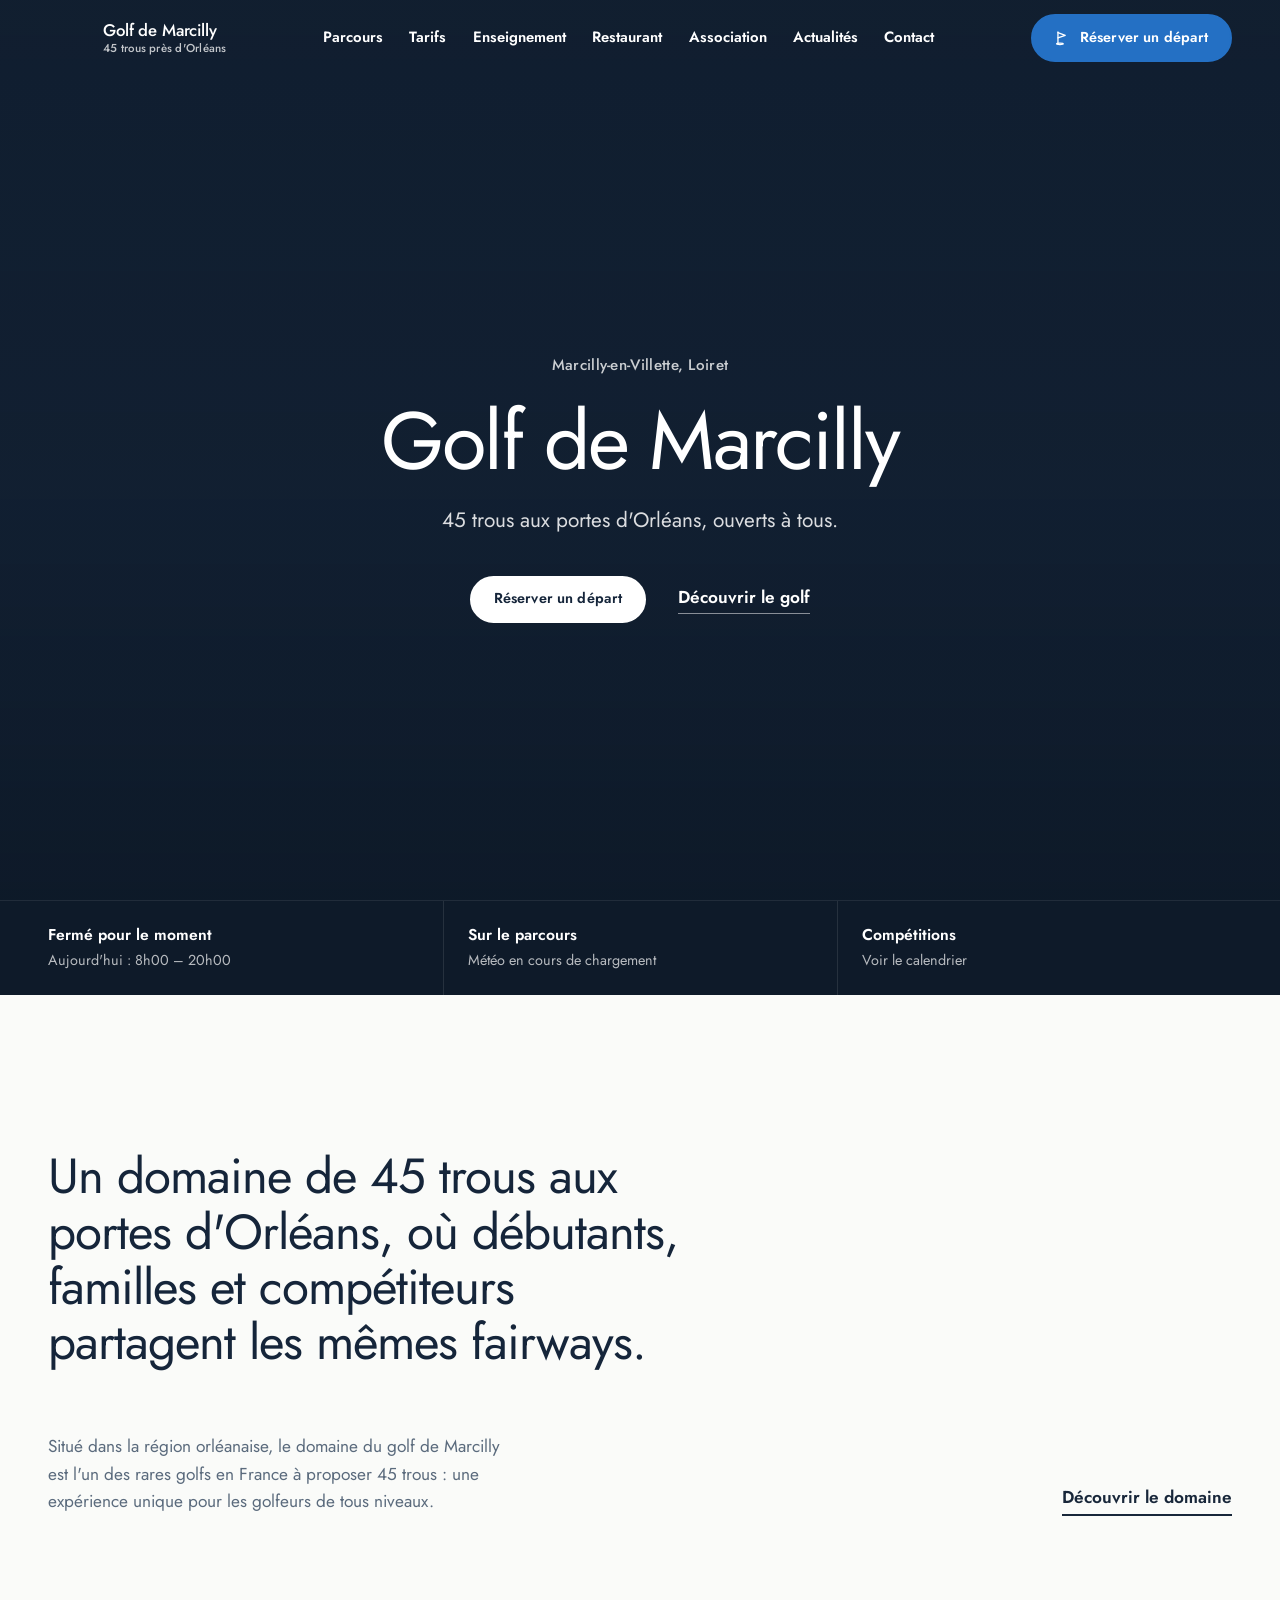
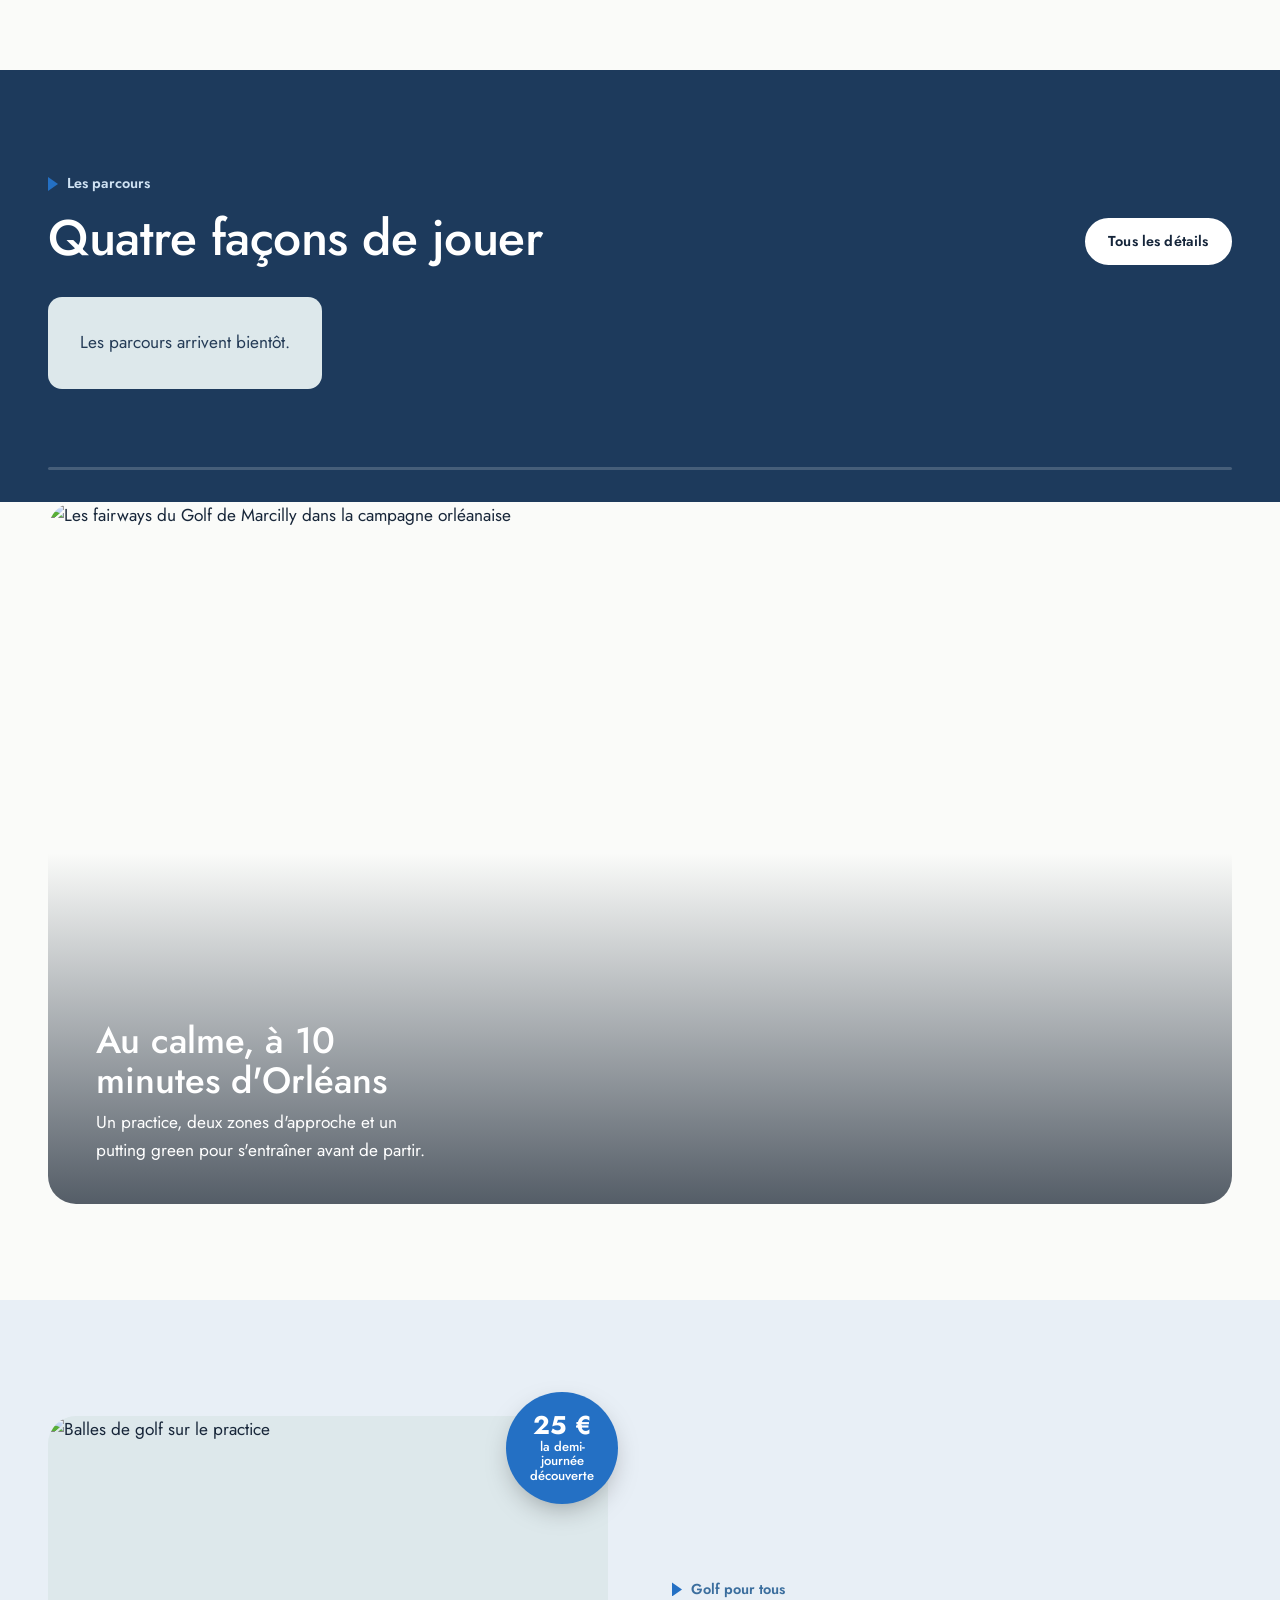
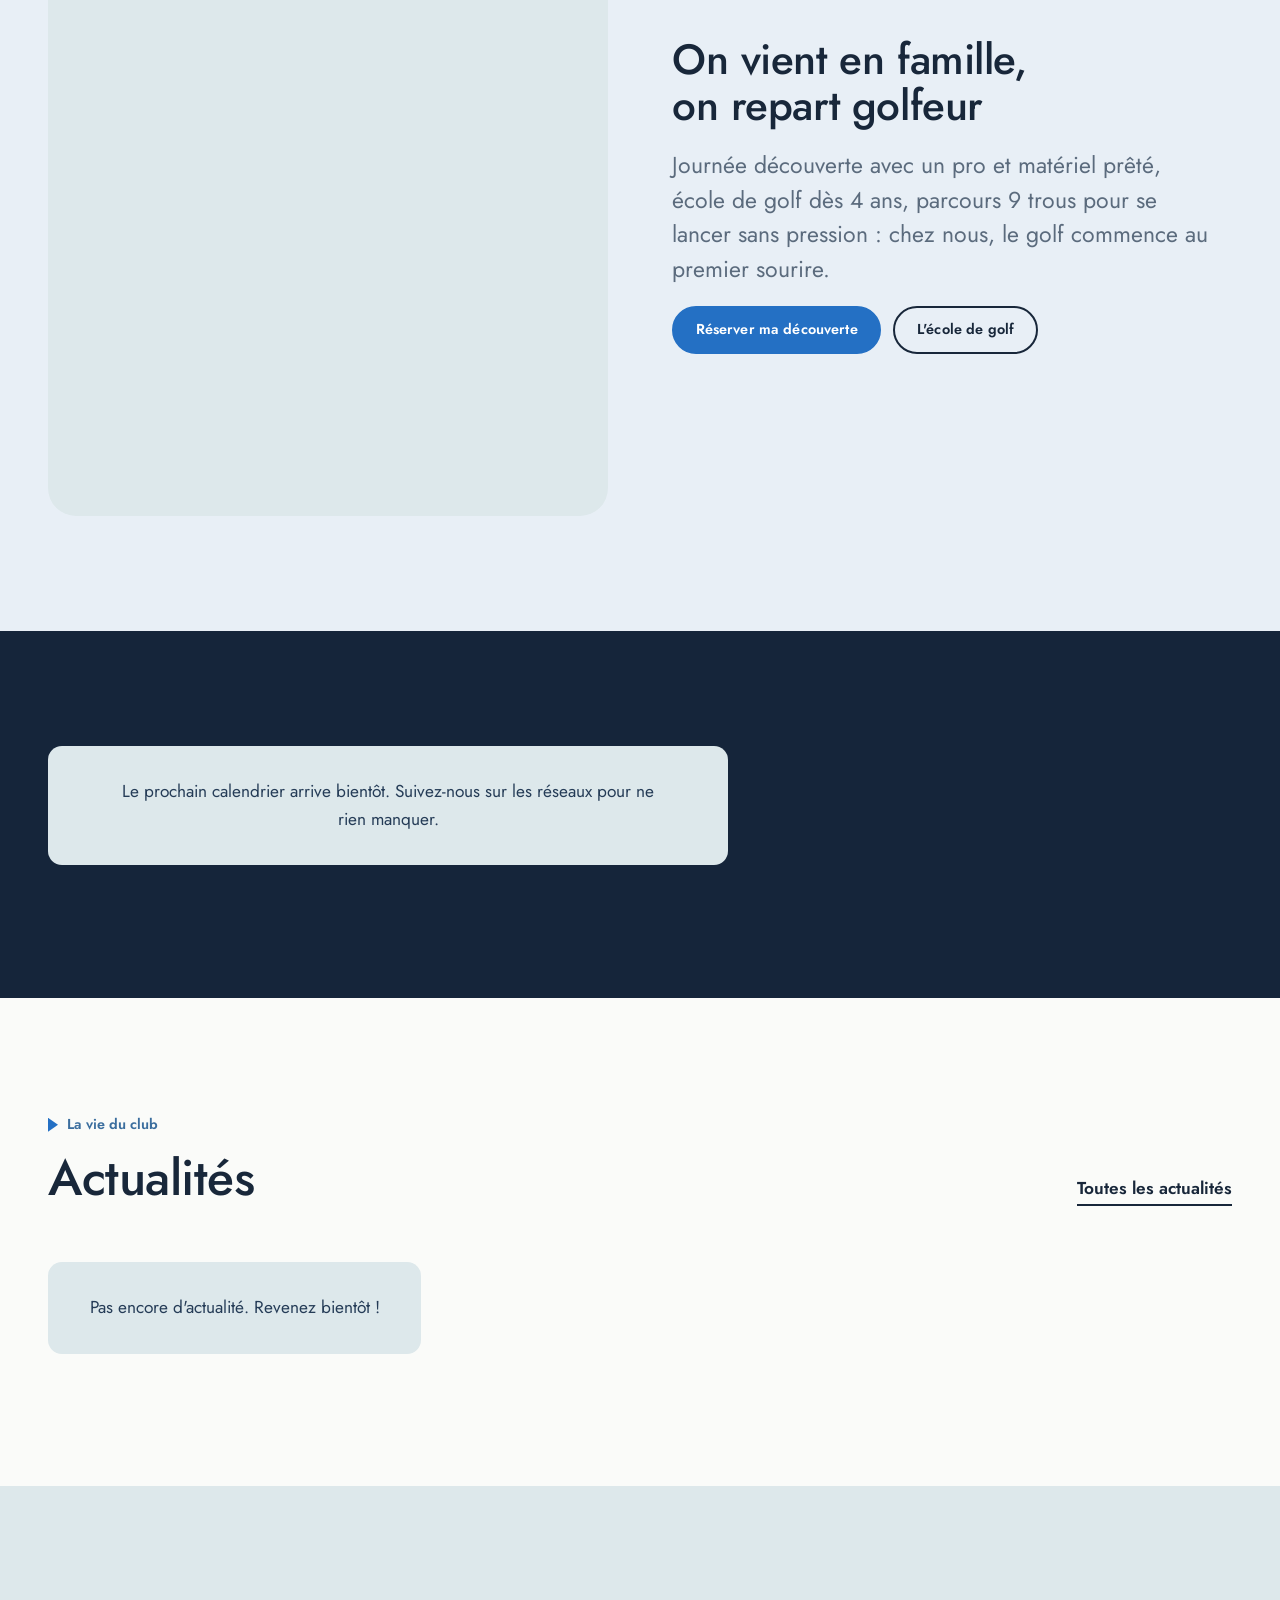
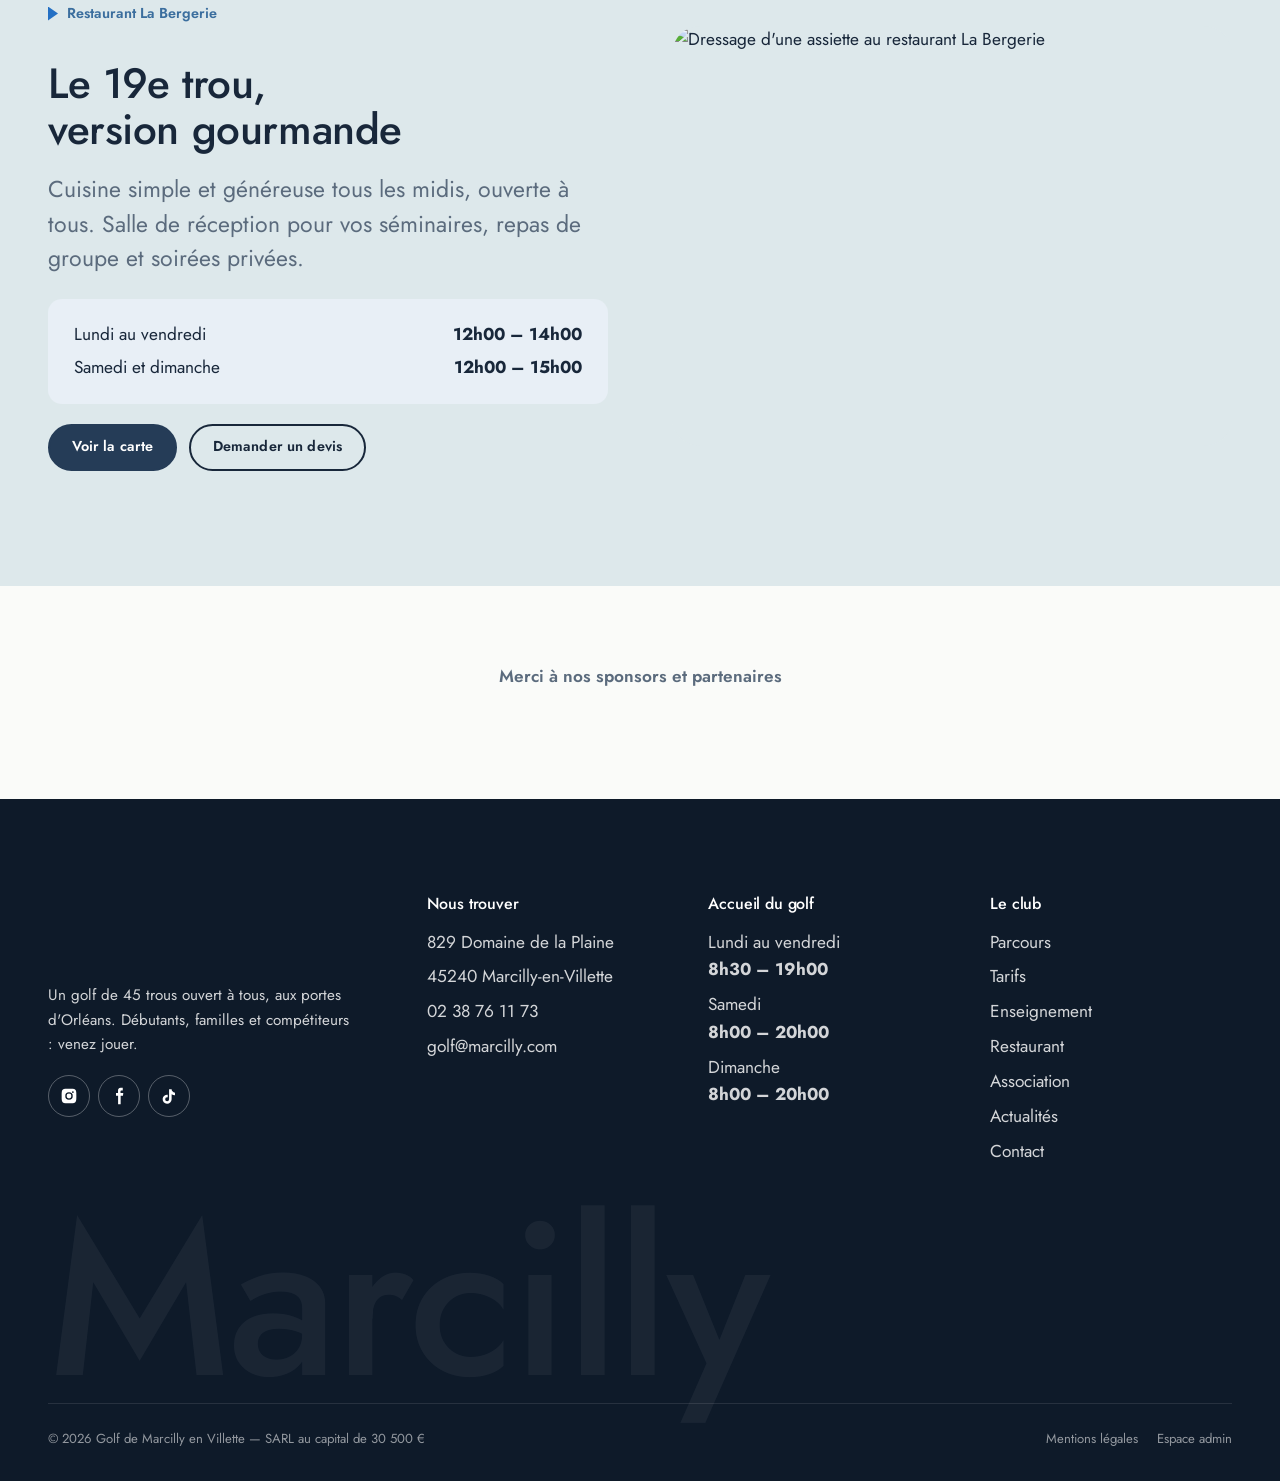
==== commit 1b717640: "Accueil : retour des vignettes de parcours en défilement horizontal Co-Authored-By: Claude Opus 5.5 " ====
--- a/index.html
+++ b/index.html
@@ -15,8 +15,8 @@
 <link rel="preconnect" href="https://fonts.gstatic.com" crossorigin>
 <link href="https://fonts.googleapis.com/css2?family=Jost:wght@300..700&display=swap" rel="stylesheet">
 <link rel="preload" as="image" href="https://kdcflcvufukagdjycwww.supabase.co/storage/v1/object/public/marcilly-media/import/aerial-clubhouse.jpg">
-<link rel="stylesheet" href="assets/css/style.css?v=20">
-<link rel="stylesheet" href="assets/css/home2.css?v=20">
+<link rel="stylesheet" href="assets/css/style.css?v=21">
+<link rel="stylesheet" href="assets/css/home2.css?v=21">
 </head>
 <body data-page="accueil">
 <a class="skip-link" href="#main">Aller au contenu</a>
@@ -59,13 +59,16 @@
     </div>
   </section>
 
-  <!-- Les parcours -->
-  <section class="section section--tight" aria-labelledby="clist-title" style="padding-top:0">
-    <div class="wrap">
-      <div class="section-head"><div><span class="kicker">Les parcours</span><h2 id="clist-title" data-split>Quatre façons de jouer</h2></div><a class="link-arrow" href="parcours.html">Tous les détails</a></div>
-      <div class="clist" id="course-list"><div class="skeleton" style="height:320px;margin-top:1rem"></div></div>
+  <!-- Les parcours : vignettes en défilement horizontal -->
+  <section class="courses" aria-labelledby="courses-title">
+    <div class="wrap courses__head on-dark">
+      <div class="section-head" style="margin-bottom:0">
+        <div><span class="kicker">Les parcours</span><h2 id="courses-title" data-split>Quatre façons de jouer</h2></div>
+        <a class="btn btn--light" href="parcours.html"><span>Tous les détails</span></a>
+      </div>
     </div>
-    <div class="cpreview" aria-hidden="true"><img src="https://kdcflcvufukagdjycwww.supabase.co/storage/v1/object/public/marcilly-media/import/aerial-course.jpg" alt=""></div>
+    <div class="courses__viewport"><div class="courses__track"><div class="skeleton" style="width:78vw;height:420px;opacity:.2"></div></div></div>
+    <div class="courses__progress" aria-hidden="true"><span></span></div>
   </section>
 
   <!-- Grande photo -->
@@ -152,8 +155,8 @@
 <script src="https://cdnjs.cloudflare.com/ajax/libs/gsap/3.12.5/ScrollTrigger.min.js"></script>
 <script src="https://cdn.jsdelivr.net/npm/lenis@1.1.13/dist/lenis.min.js"></script>
 <script src="https://cdn.jsdelivr.net/npm/@supabase/supabase-js@2/dist/umd/supabase.min.js"></script>
-<script src="assets/js/config.js?v=20"></script>
-<script src="assets/js/site.js?v=20"></script>
-<script src="assets/js/home2.js?v=20"></script>
+<script src="assets/js/config.js?v=21"></script>
+<script src="assets/js/site.js?v=21"></script>
+<script src="assets/js/home2.js?v=21"></script>
 </body>
 </html>
--- a/assets/css/home2.css
+++ b/assets/css/home2.css
@@ -43,31 +43,6 @@
 .statement__foot { display: flex; flex-wrap: wrap; gap: 1.5rem 3rem; align-items: end; justify-content: space-between; margin-top: clamp(2.5rem, 5vw, 4rem); }
 .statement__foot p { margin: 0; color: var(--muted); max-width: 46ch; }
 
-/* ---------- Parcours en liste ---------- */
-.clist { border-top: 2px solid var(--navy-deep); }
-.crow { display: grid; grid-template-columns: 5.5rem 1fr auto auto; gap: 1rem 2rem; align-items: center; padding: 1.6rem 0; border-bottom: 1px solid var(--line); text-decoration: none; color: var(--ink); position: relative; }
-.crow__holes { font-size: clamp(2.2rem, 1.5rem + 2vw, 3.4rem); font-weight: 500; line-height: 1; color: var(--green); letter-spacing: -.015em; }
-.crow__name { font-size: clamp(1.4rem, 1rem + 1.6vw, 2.4rem); font-weight: 500; line-height: 1.05; letter-spacing: -.02em; transition: transform .45s var(--ease), color .3s; }
-.crow__name small { display: block; font-size: .95rem; font-weight: 500; color: var(--muted); letter-spacing: 0; margin-top: .35rem; }
-.crow__meta { color: var(--muted); font-size: .95rem; text-align: right; white-space: nowrap; }
-.crow__go { width: 46px; height: 46px; border-radius: 50%; border: 2px solid var(--navy-deep); display: grid; place-items: center; transition: background .3s, color .3s; }
-.crow__go svg { width: 18px; height: 18px; }
-.crow__thumb { display: none; }
-@media (hover: hover) {
-  .crow:hover .crow__name { transform: translateX(10px); color: var(--red); }
-  .crow:hover .crow__go { background: var(--navy-deep); color: #fff; }
-}
-@media (max-width: 760px) {
-  .crow { grid-template-columns: 76px 1fr; gap: .4rem 1rem; }
-  .crow__holes, .crow__go { display: none; }
-  .crow__meta { text-align: left; white-space: normal; }
-  .crow__thumb { display: block; grid-row: 1 / span 2; width: 76px; height: 76px; border-radius: 12px; object-fit: cover; }
-}
-/* aperçu qui suit la souris (ordinateur uniquement) */
-.cpreview { position: fixed; left: 0; top: 0; width: 320px; aspect-ratio: 4 / 3; border-radius: 16px; overflow: hidden; pointer-events: none; z-index: 30; opacity: 0; box-shadow: 0 30px 60px -20px rgba(14,26,41,.45); }
-.cpreview img { width: 100%; height: 100%; object-fit: cover; }
-@media (hover: none) { .cpreview { display: none; } }
-
 /* ---------- Grande photo qui s'élargit ---------- */
 .band { padding-bottom: clamp(4rem, 8vw, 6rem); }
 .band__frame { width: min(100% - 2 * var(--gutter), var(--max)); margin-inline: auto; height: min(78vh, 720px); border-radius: var(--radius-l); overflow: hidden; position: relative; }
